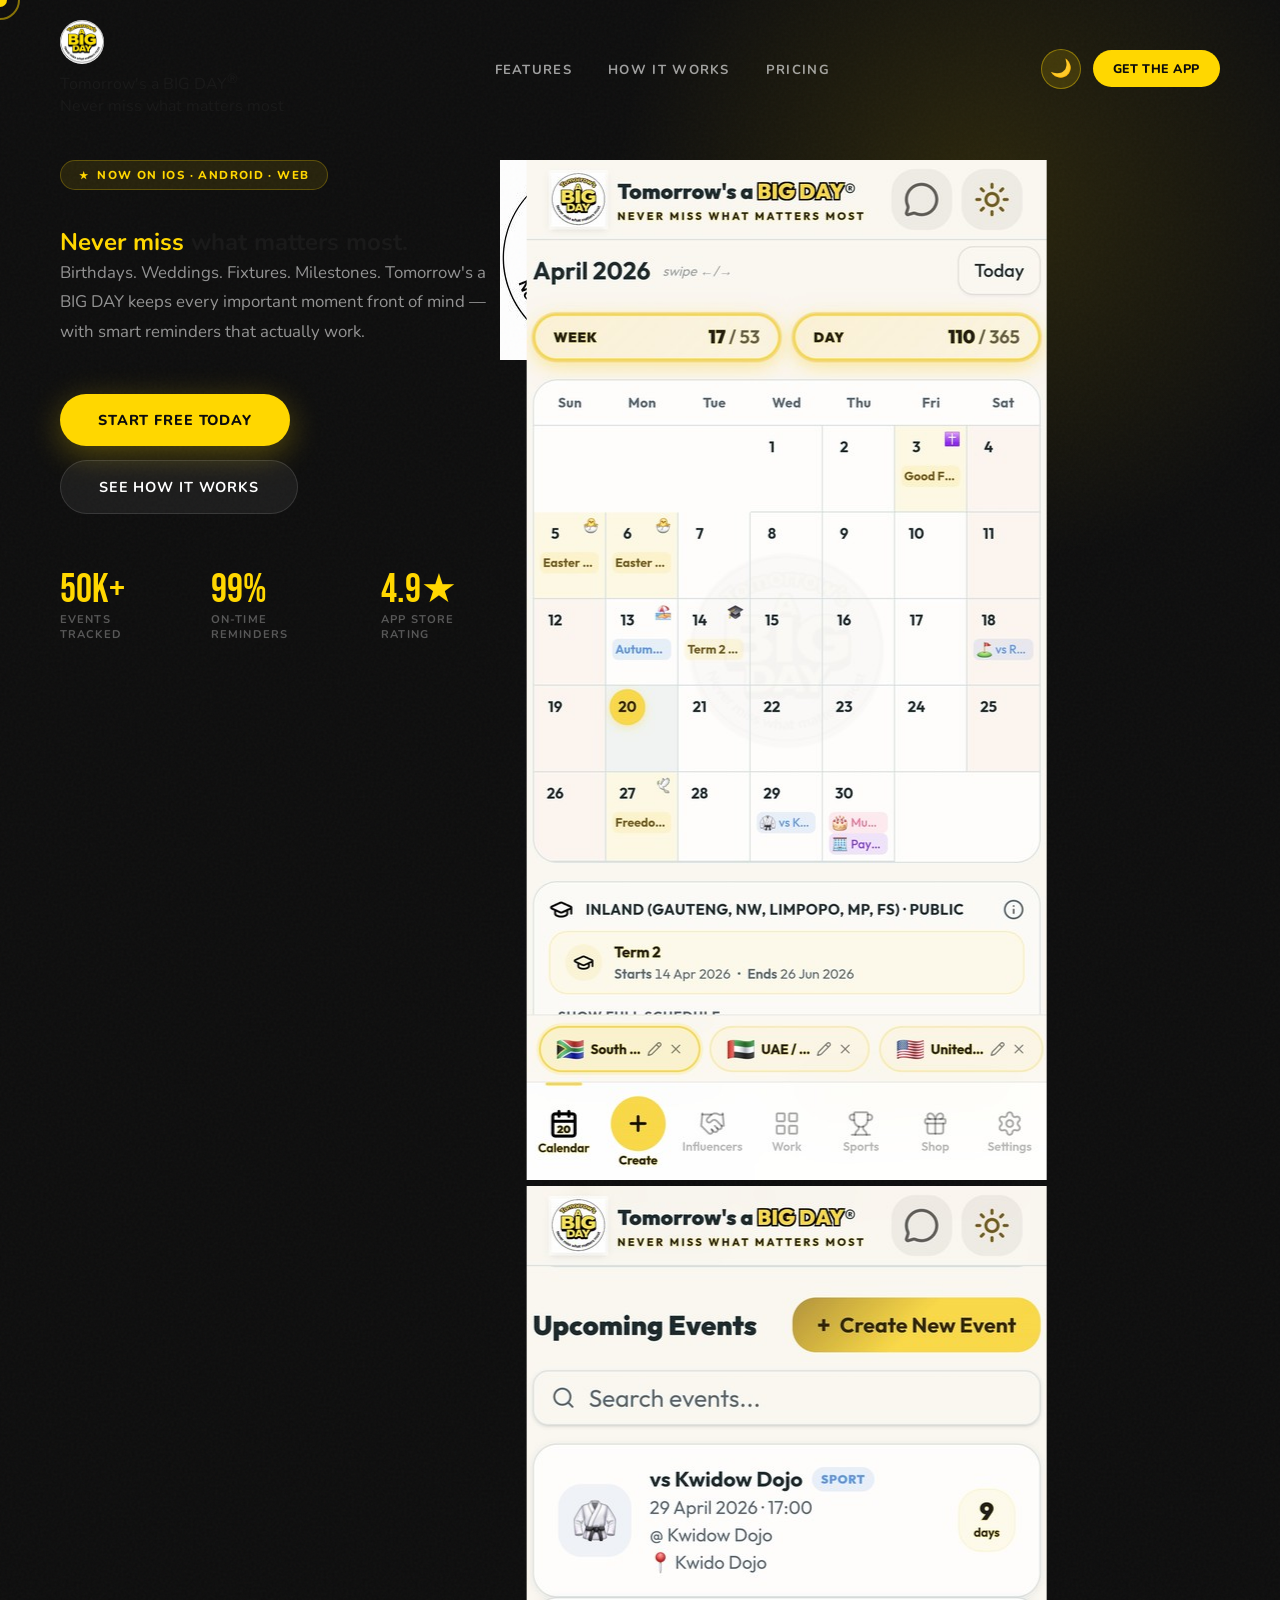
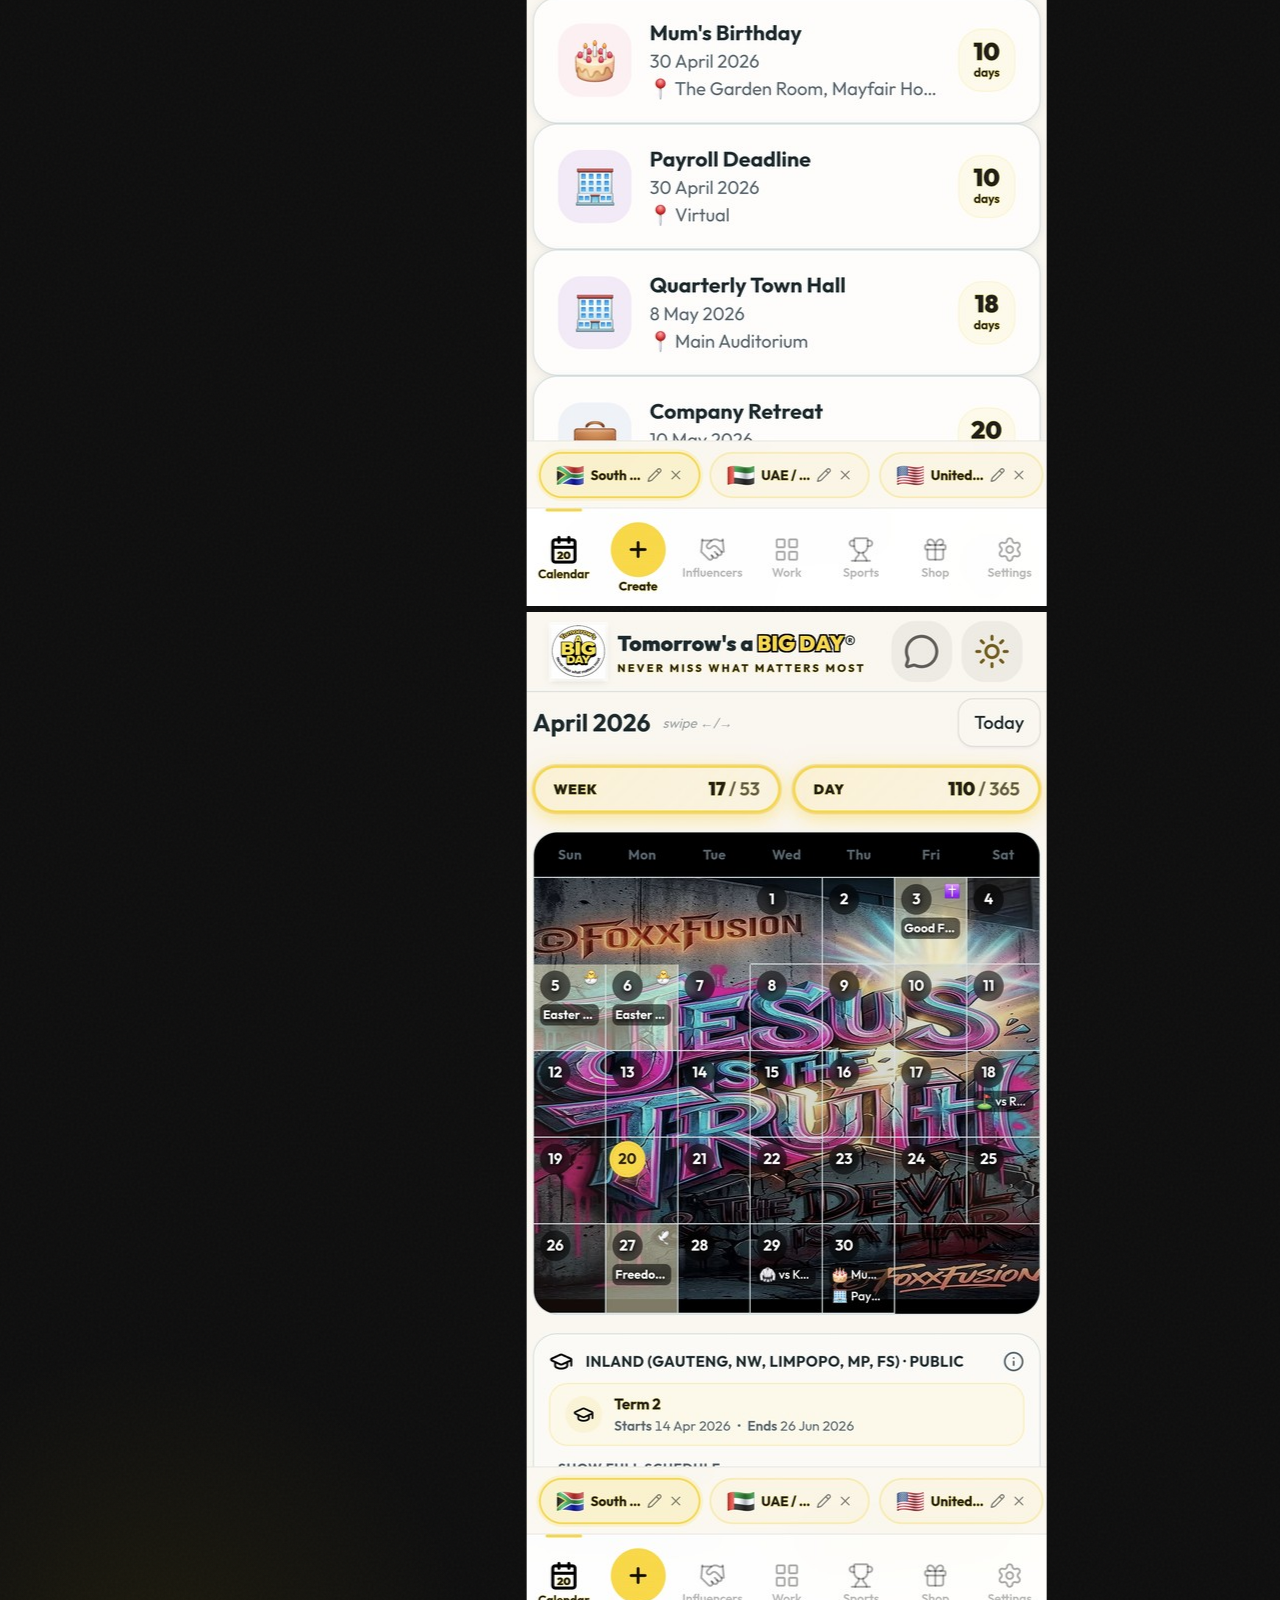
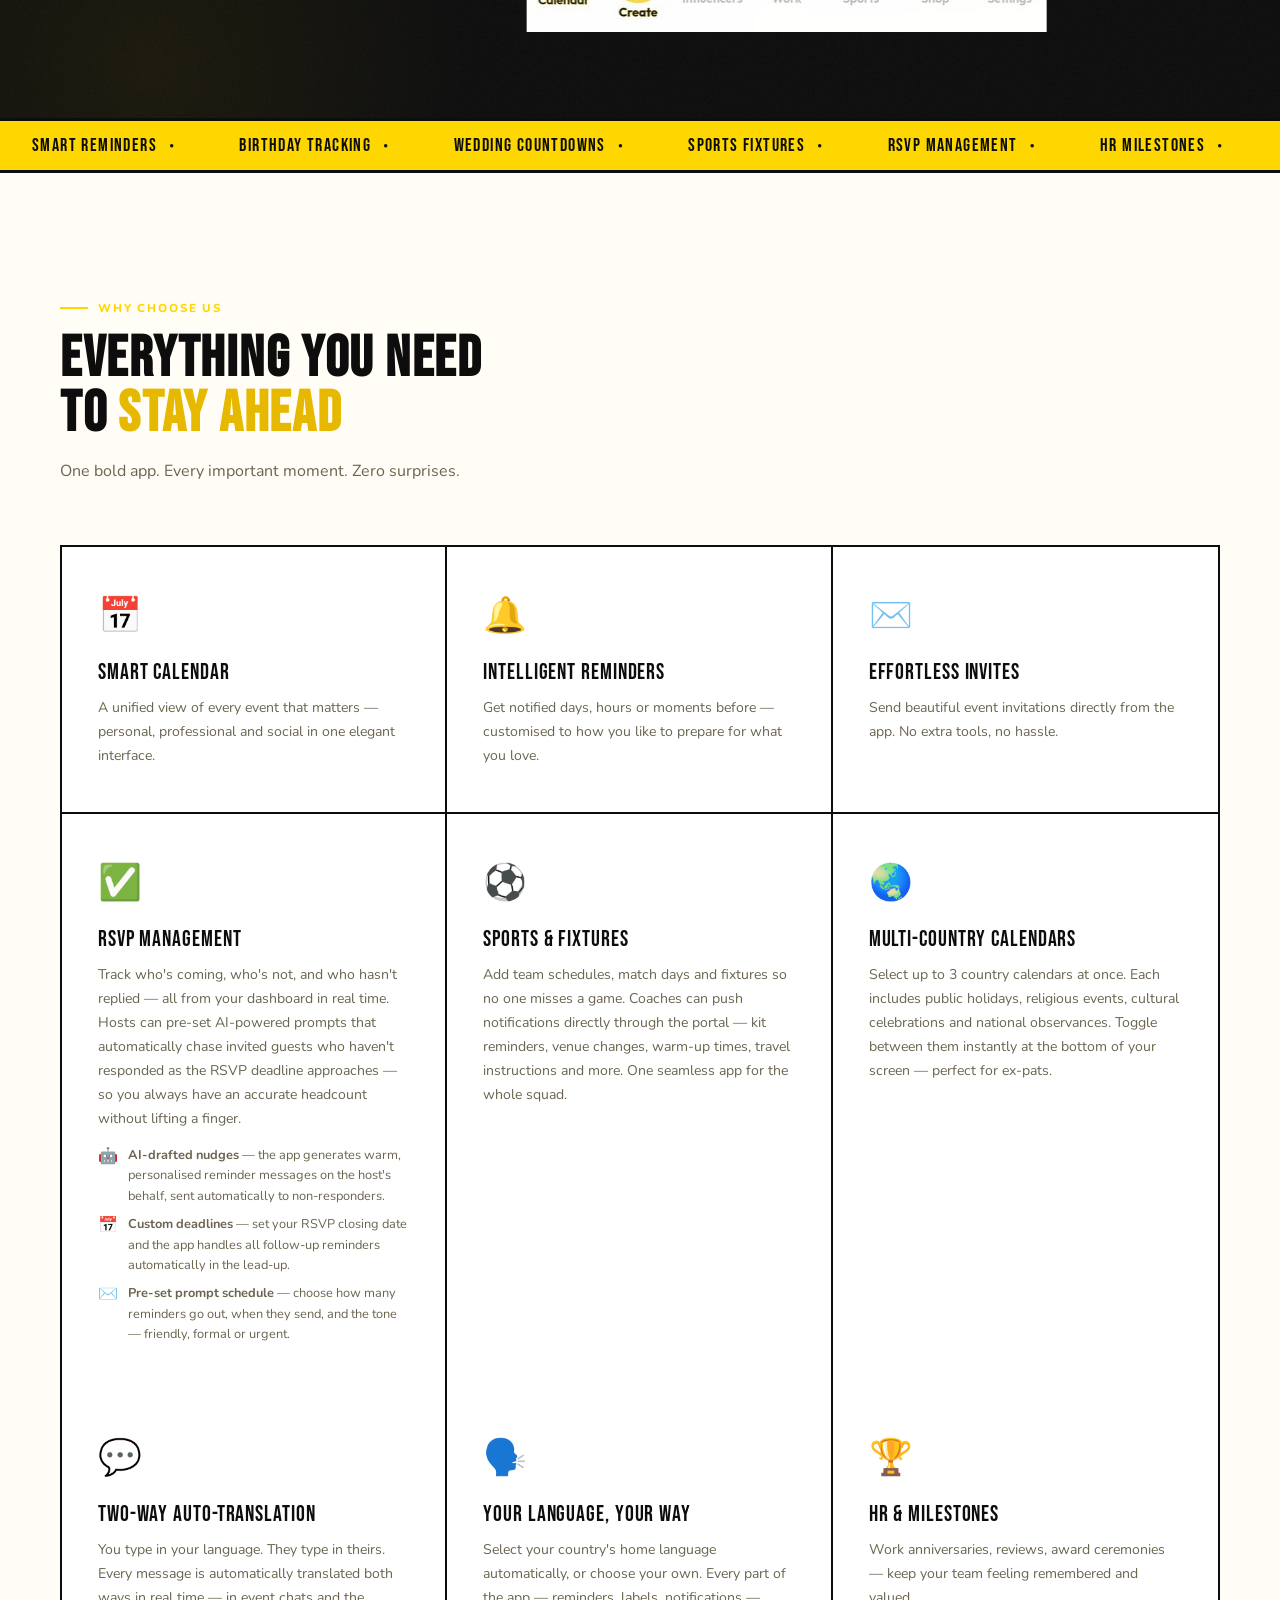
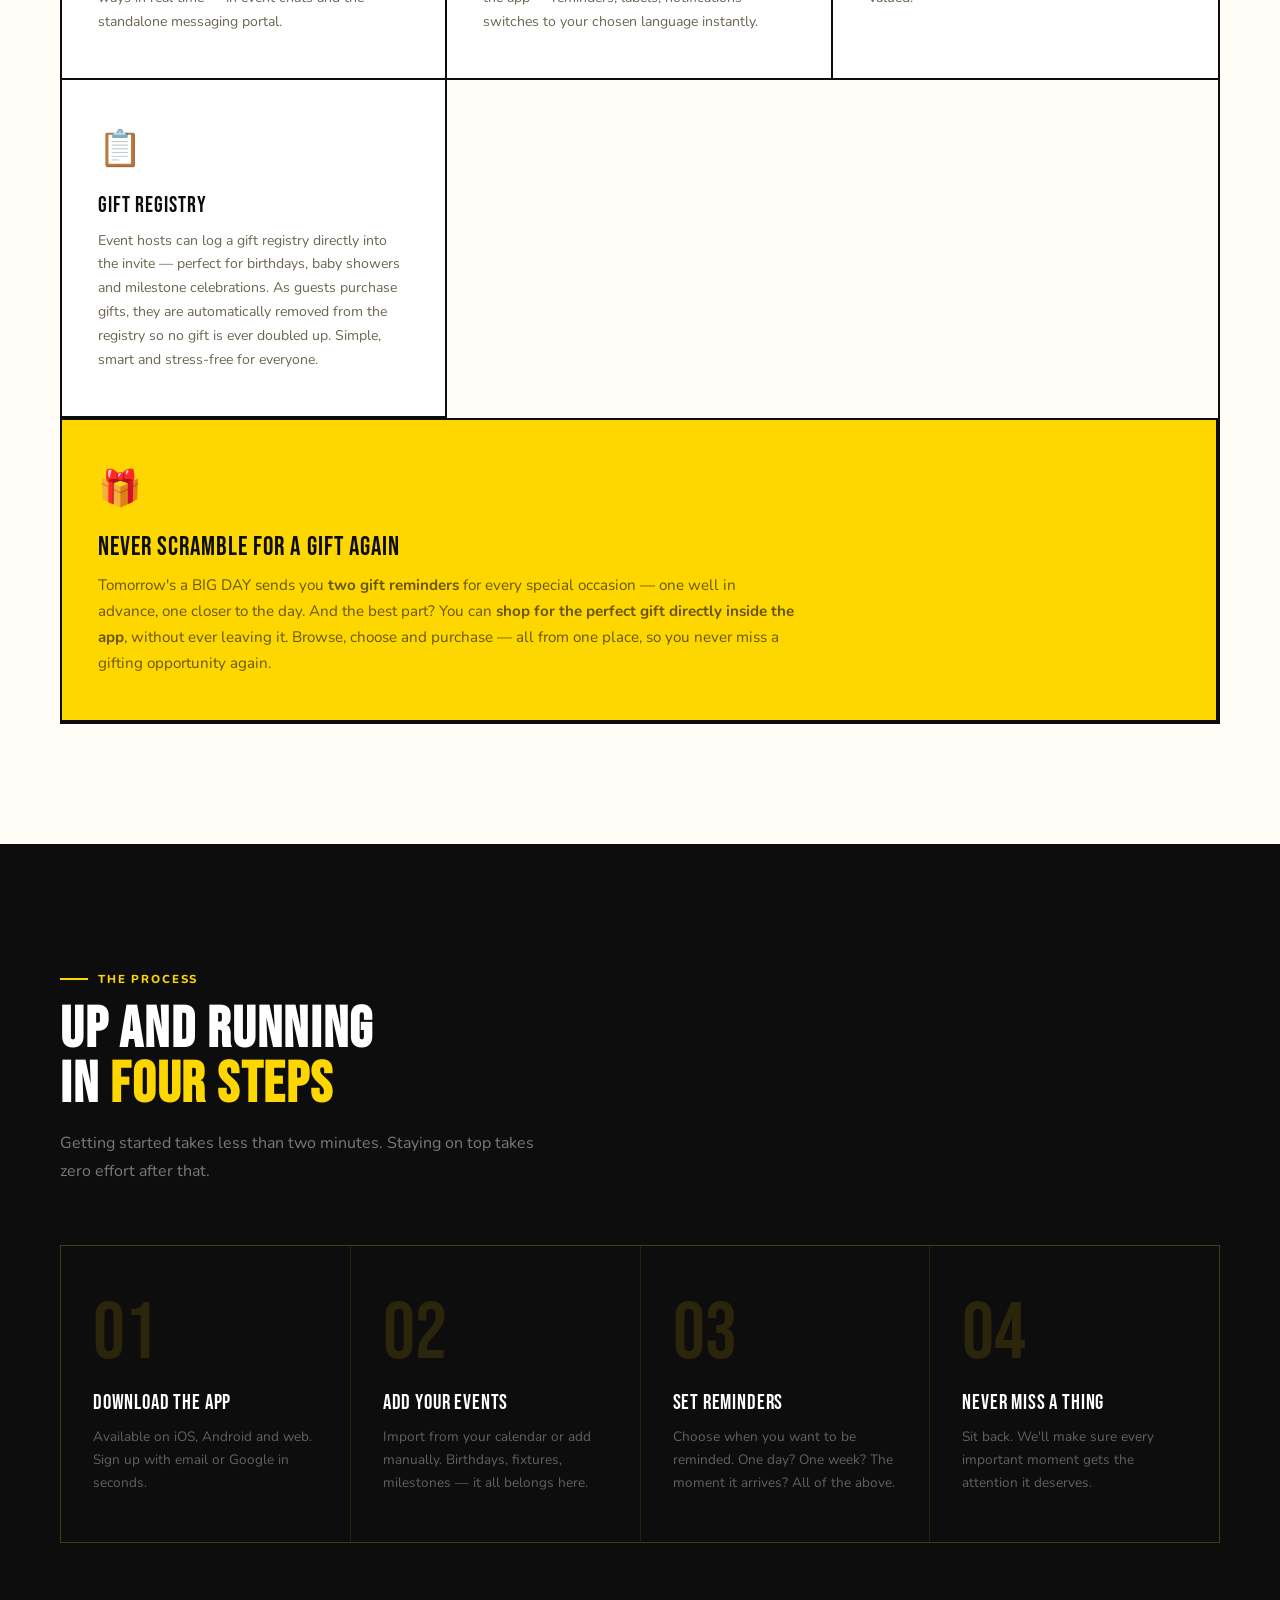
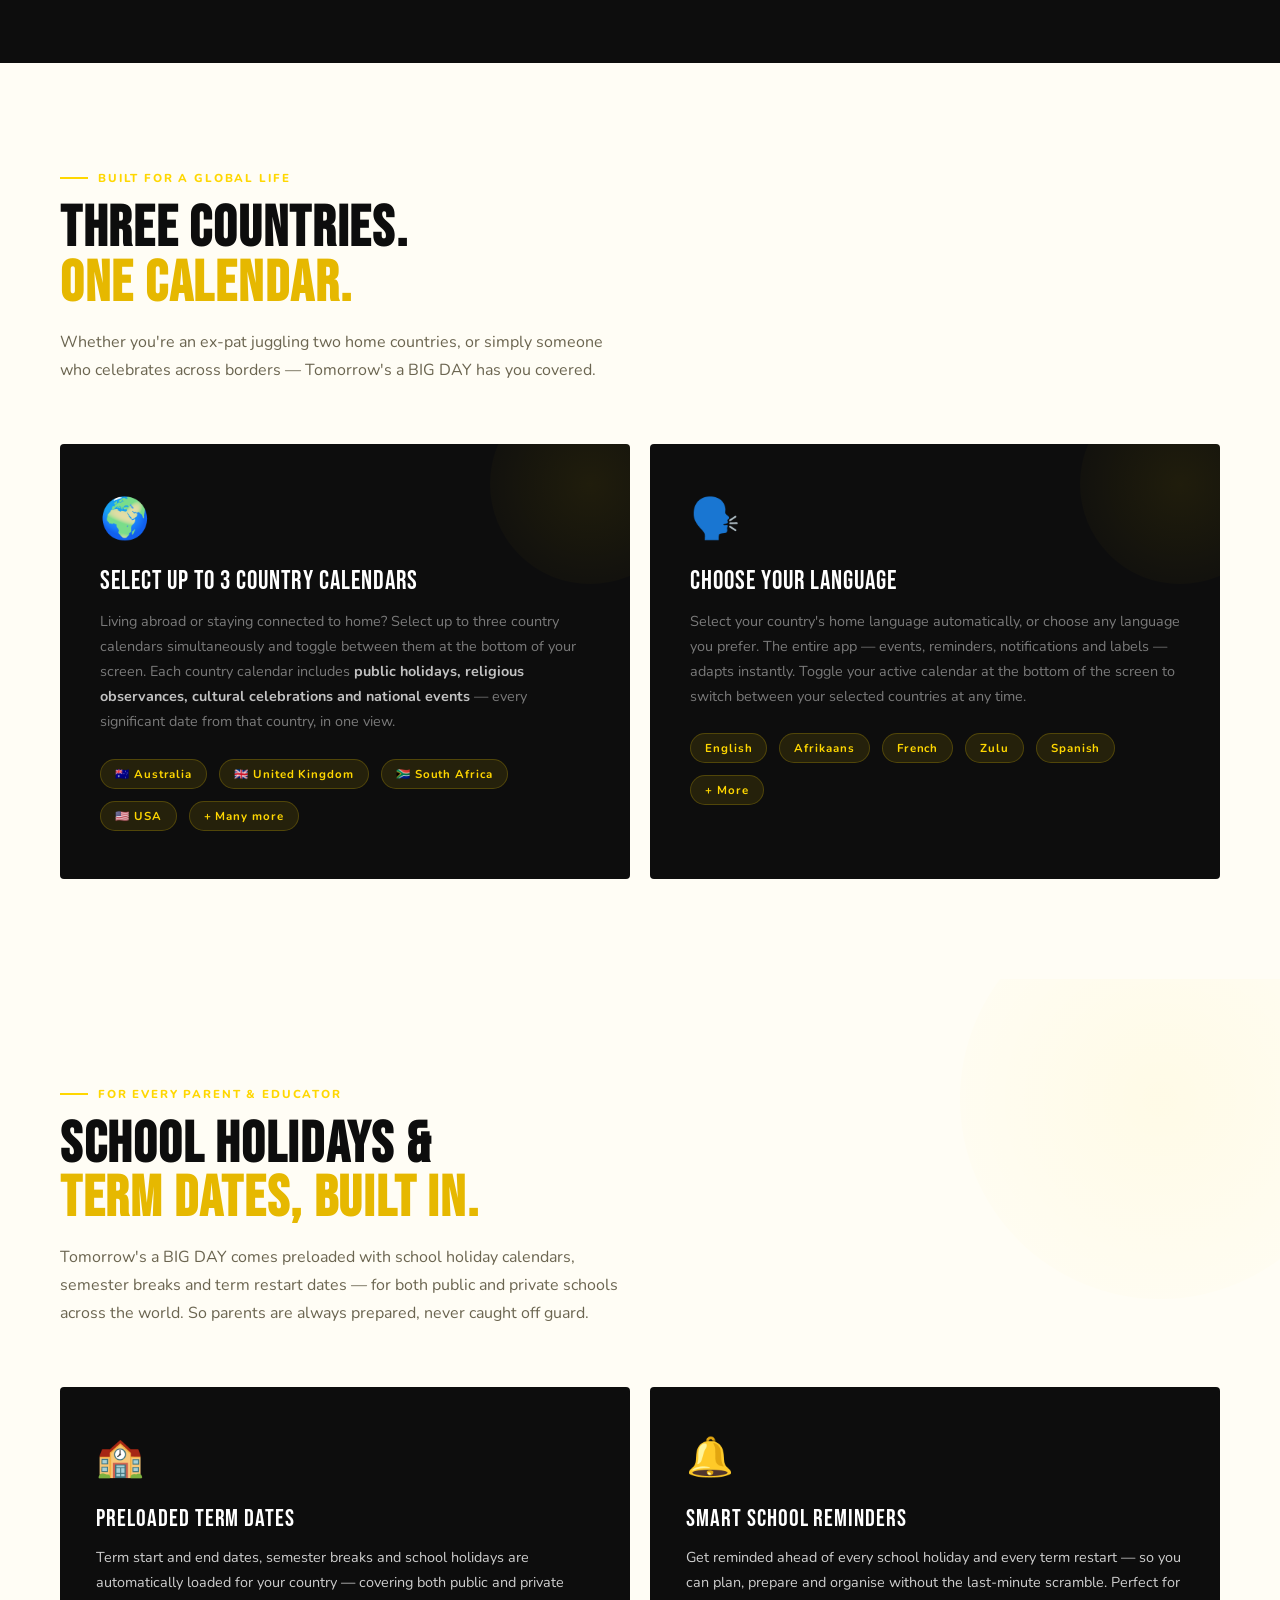
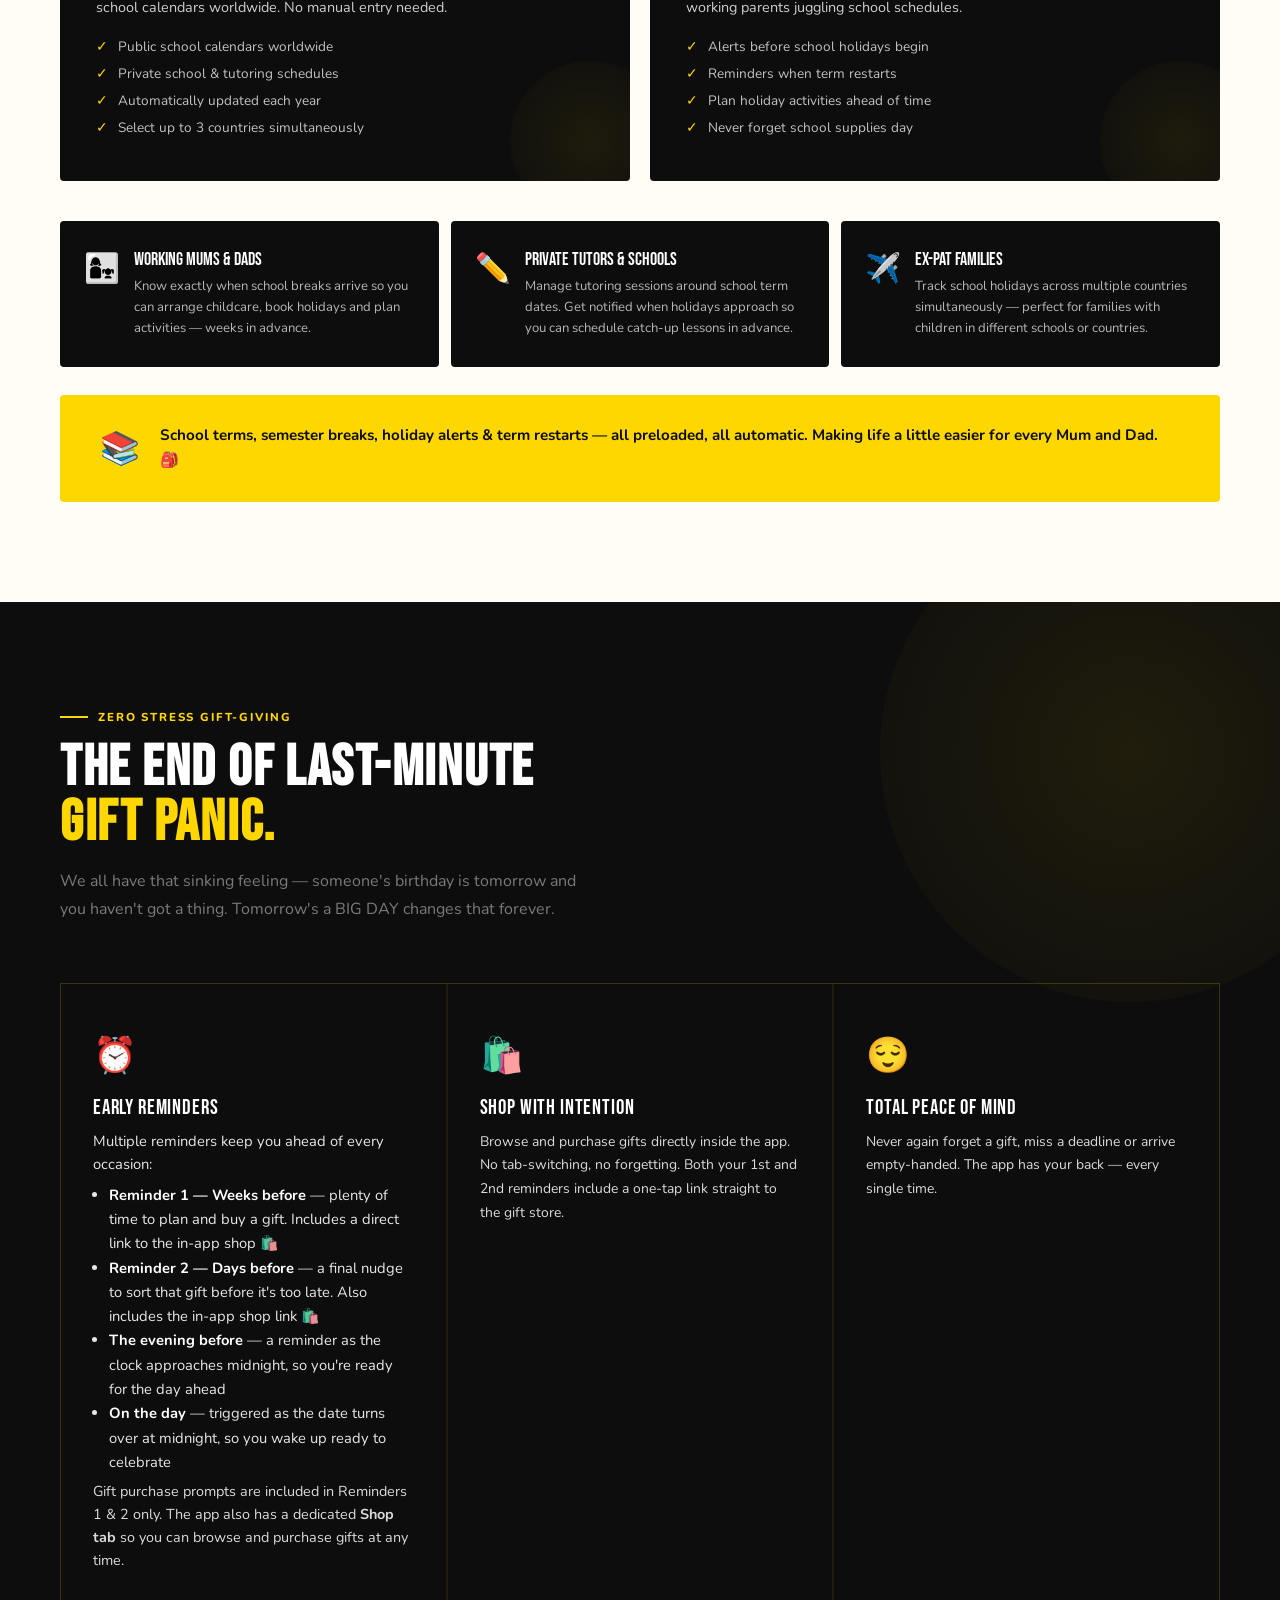
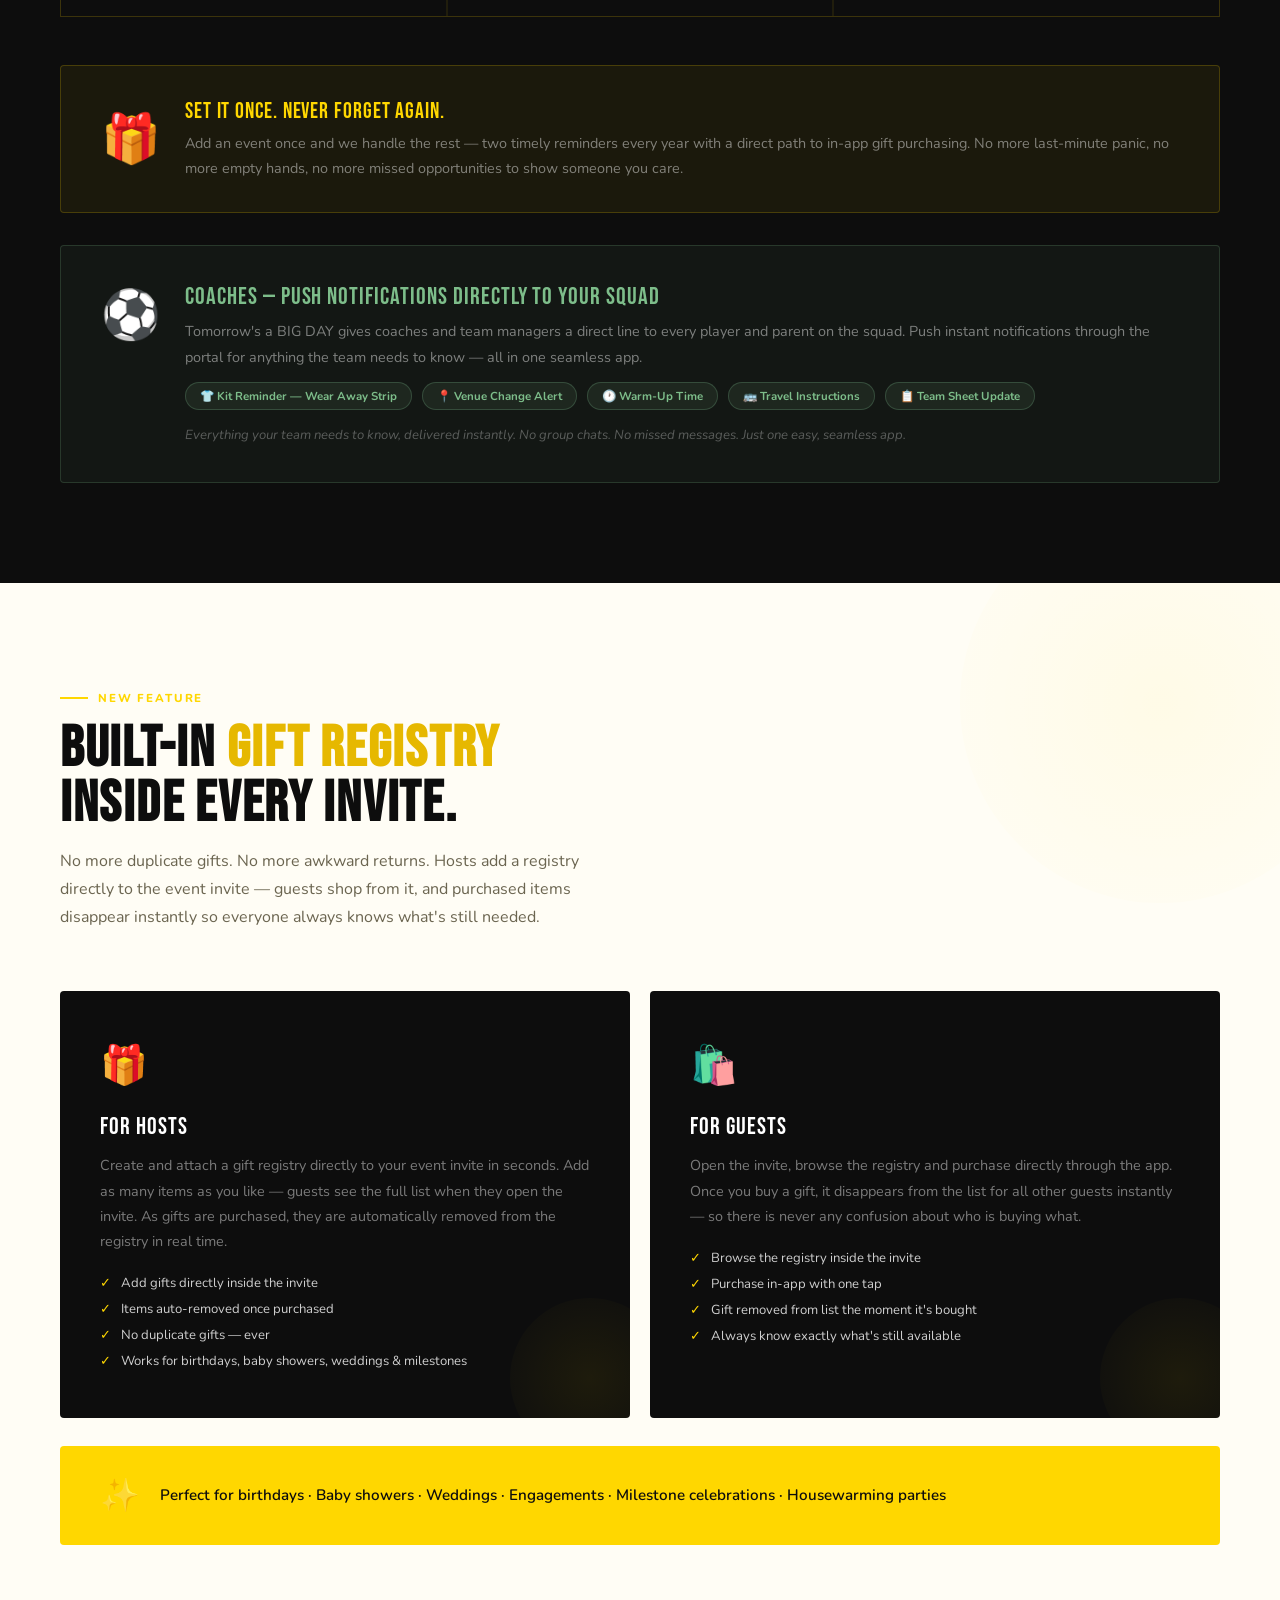
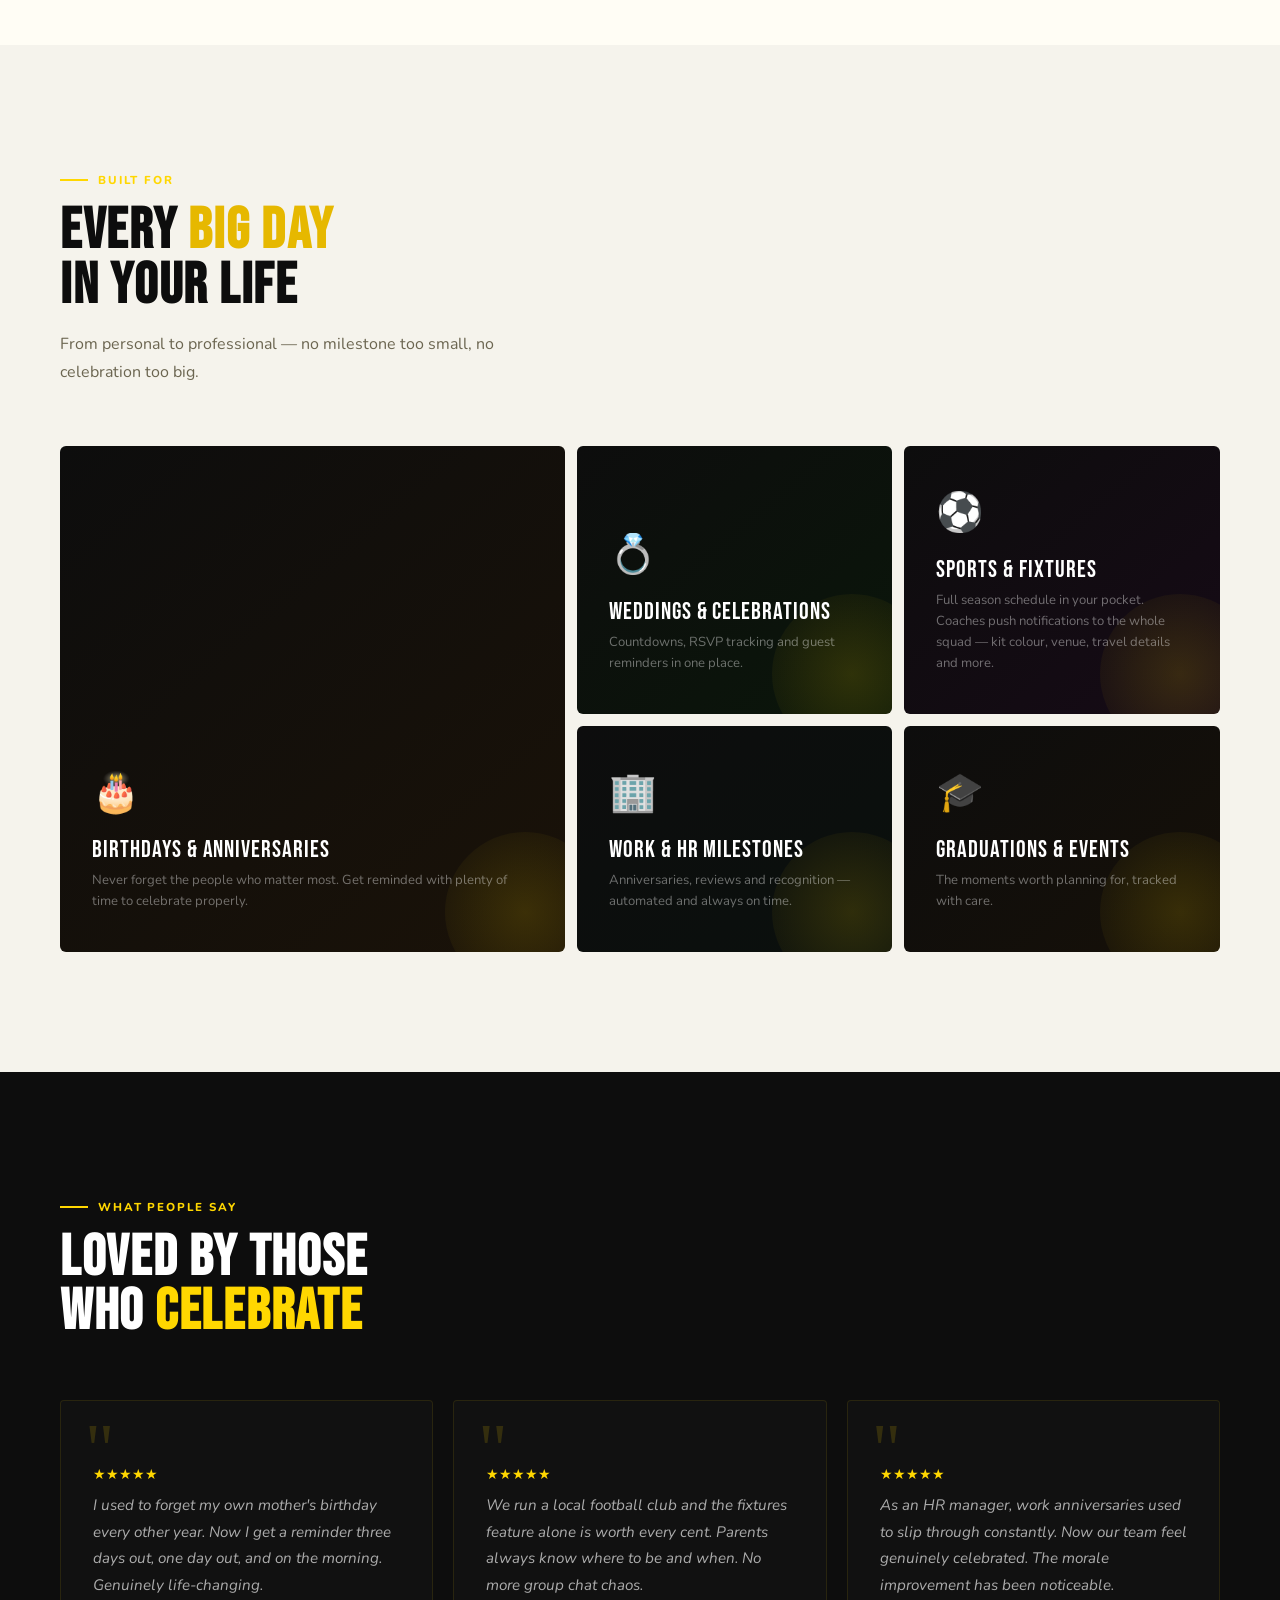
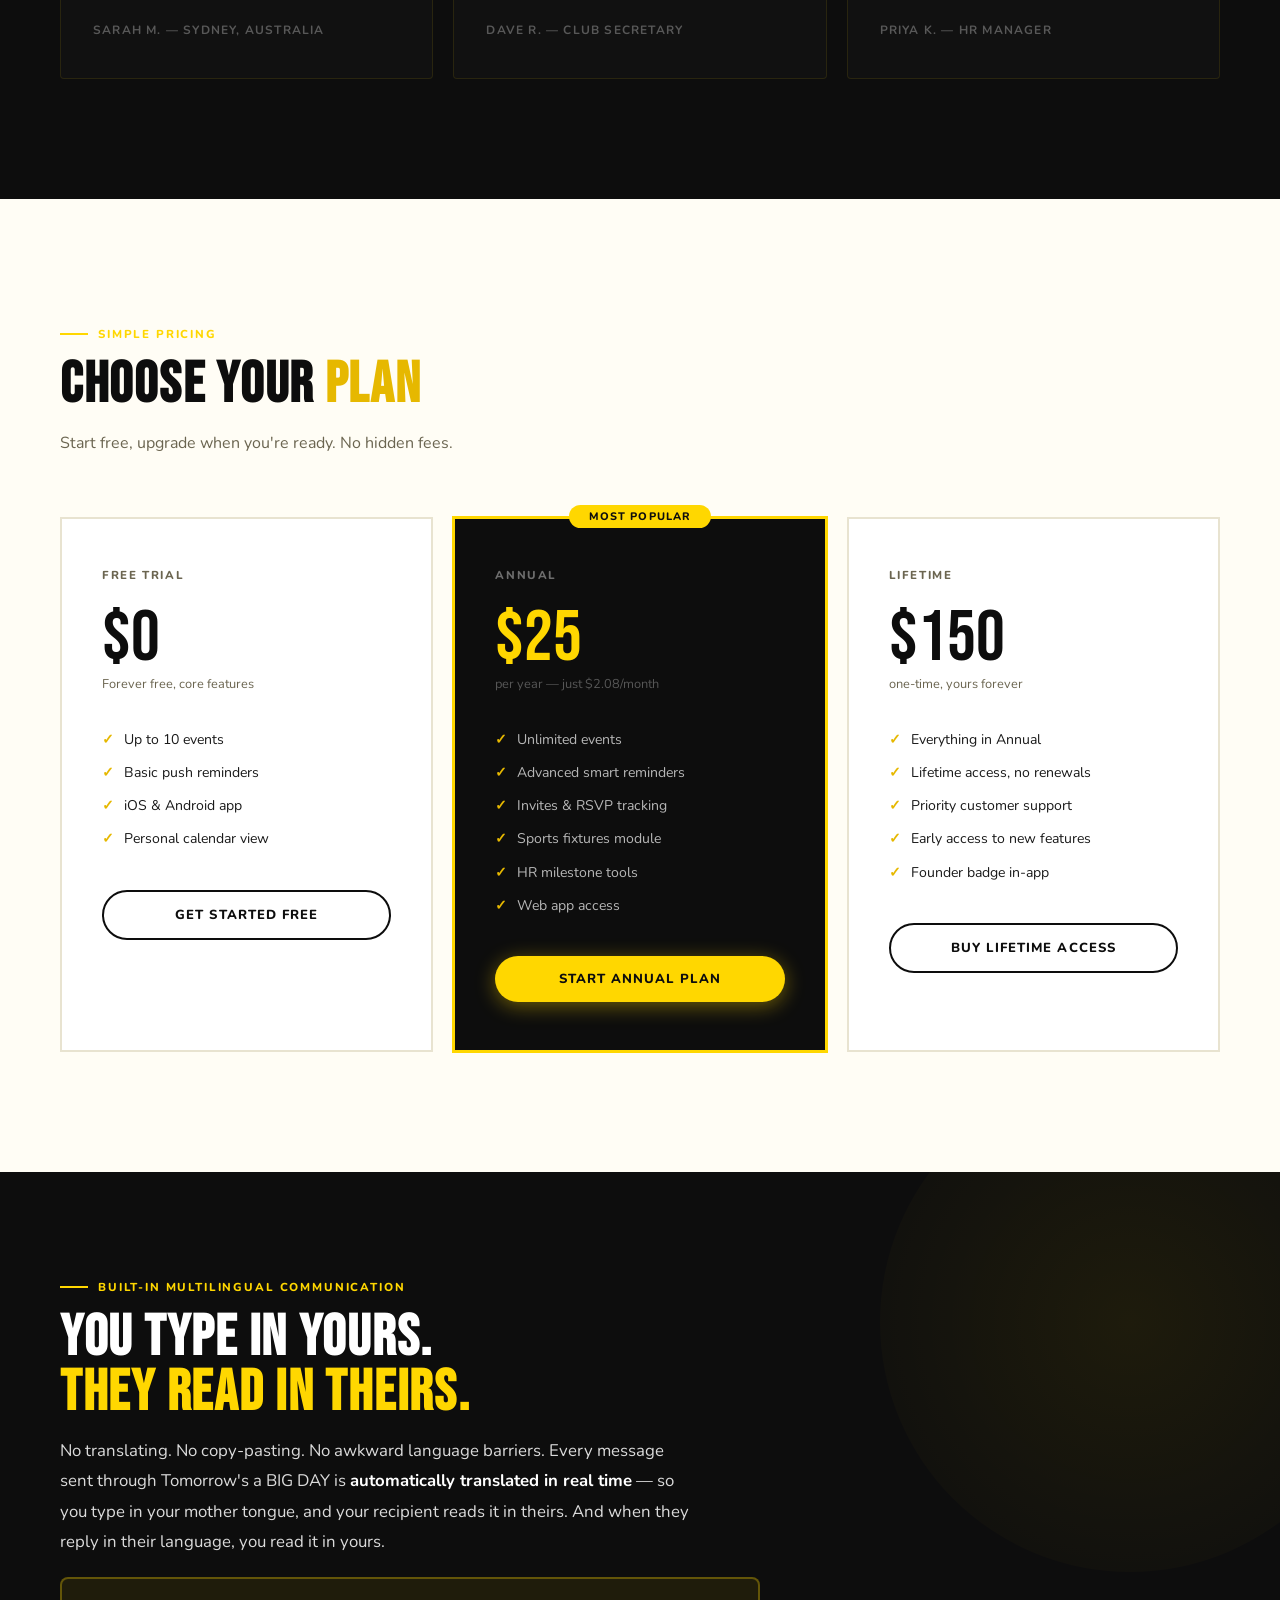
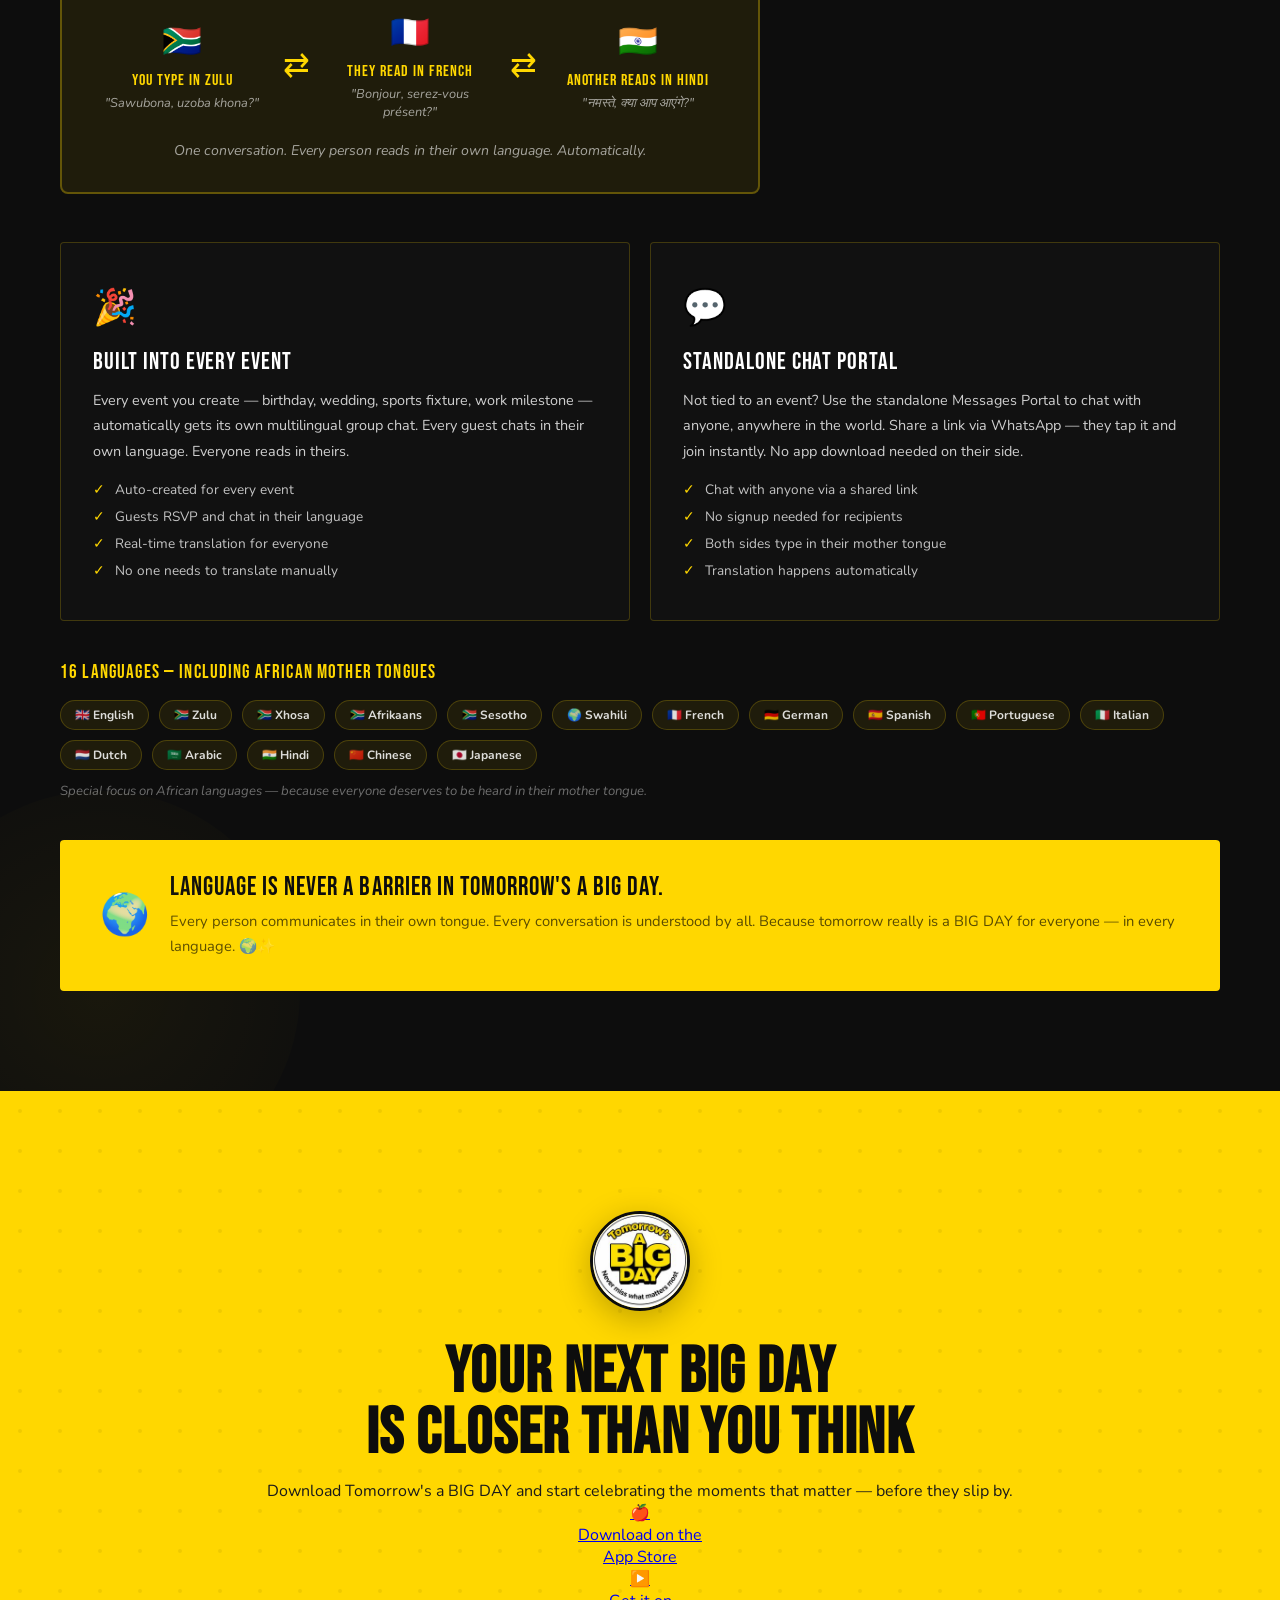
==== index(50).html @ c6935826 "Add files via upload" ====
<!DOCTYPE html>
<html lang="en">
<head>
<meta charset="UTF-8">
<meta name="viewport" content="width=device-width, initial-scale=1.0">
<title>Tomorrow's a BIG DAY — Never Miss What Matters Most</title>
<link rel="preconnect" href="https://fonts.googleapis.com">
<link rel="preconnect" href="https://fonts.gstatic.com" crossorigin>
<link href="https://fonts.googleapis.com/css2?family=Bebas+Neue&family=Nunito:wght@400;600;700;800;900&family=Permanent+Marker&display=swap" rel="stylesheet">
<style>
:root {
  --yellow: #FFD700;
  --yellow-bright: #FFEC3D;
  --yellow-dark: #E6B800;
  --black: #0D0D0D;
  --white: #FFFFFF;
  --off-white: #FFFDF5;
  --grey-light: #F5F3EC;
  --grey-mid: #E8E3D0;
  --text-dark: #1A1A1A;
  --text-muted: #6B6550;
}

* { margin:0; padding:0; box-sizing:border-box; }
html { scroll-behavior: smooth; }
body {
  font-family: 'Nunito', sans-serif;
  background: var(--off-white);
  color: var(--text-dark);
  overflow-x: hidden;
  cursor: none;
}

/* CURSOR */
#cur { width:14px;height:14px;border-radius:50%;background:var(--yellow);position:fixed;pointer-events:none;z-index:9999;transform:translate(-50%,-50%);transition:width .15s,height .15s; }
#cur-ring { width:40px;height:40px;border-radius:50%;border:2px solid rgba(255,215,0,.5);position:fixed;pointer-events:none;z-index:9998;transform:translate(-50%,-50%);transition:all .1s ease-out; }

/* NAV */
nav {
  position:fixed;top:0;left:0;right:0;z-index:100;
  padding:20px 60px;
  display:flex;align-items:center;justify-content:space-between;
  transition:all .35s ease;
}
nav.scrolled {
  background:rgba(13,13,13,.96);
  backdrop-filter:blur(20px);
  padding:12px 60px;
  box-shadow:0 2px 0 rgba(255,215,0,.2);
}
.nav-logo, .nav-logo:link, .nav-logo:visited { text-decoration:none !important; color:inherit !important; display:flex; align-items:center; }
.nav-logo img { width:44px;height:44px;border-radius:50%;object-fit:cover; }
/* nav-logo-text replaced by nav-logo-pill */
.nav-logo-text span { color:var(--yellow); }
.nav-links { display:flex;gap:36px;list-style:none; }
.nav-links a {
  font-size:.82rem;font-weight:700;letter-spacing:.1em;text-transform:uppercase;
  color:rgba(255,255,255,.6);text-decoration:none;transition:color .2s;
}
.nav-links a:hover { color:var(--yellow); }
.nav-cta {
  background:var(--yellow);color:var(--black);
  padding:10px 20px;border-radius:100px;
  font-size:.78rem;font-weight:800;letter-spacing:.04em;text-transform:uppercase;
  text-decoration:none;transition:all .2s;
  white-space:nowrap;
  flex-shrink:0;
  box-shadow:0 0 0 0 rgba(255,215,0,.4);
}
.nav-cta:hover { background:var(--yellow-bright);box-shadow:0 0 0 8px rgba(255,215,0,.15); }

/* HERO */
.hero {
  min-height:100vh;
  background:var(--black);
  display:grid;
  grid-template-columns: 1fr auto 1fr;
  align-items:start;
  padding:160px 60px 80px;
  position:relative;overflow:hidden;
}
.hero-noise {
  position:absolute;inset:0;opacity:.035;
  background-image:url("data:image/svg+xml,%3Csvg viewBox='0 0 512 512' xmlns='http://www.w3.org/2000/svg'%3E%3Cfilter id='n'%3E%3CfeTurbulence type='fractalNoise' baseFrequency='.9' numOctaves='4' stitchTiles='stitch'/%3E%3C/filter%3E%3Crect width='100%25' height='100%25' filter='url(%23n)'/%3E%3C/svg%3E");
}
.hero-glow {
  position:absolute;top:-200px;right:-100px;
  width:800px;height:800px;border-radius:50%;
  background:radial-gradient(circle,rgba(255,215,0,.12) 0%,transparent 65%);
  pointer-events:none;
}
.hero-glow-2 {
  position:absolute;bottom:-300px;left:-200px;
  width:700px;height:700px;border-radius:50%;
  background:radial-gradient(circle,rgba(255,215,0,.06) 0%,transparent 65%);
  pointer-events:none;
}

.hero-left { position:relative;z-index:1;grid-column:1;max-width:560px; }
.hero-badge {
  display:inline-flex;align-items:center;gap:8px;
  background:rgba(255,215,0,.1);border:1px solid rgba(255,215,0,.25);
  padding:6px 18px;border-radius:100px;
  font-size:.72rem;font-weight:800;letter-spacing:.12em;text-transform:uppercase;
  color:var(--yellow);margin-bottom:36px;
}
.hero-badge::before { content:'★';font-size:.65rem; }


.hero h1 .yellow { color:var(--yellow) !important; opacity:1 !important; }
.hero-tagline {
  font-family:'Bebas Neue',sans-serif;
  font-size:1.3rem;font-weight:700;
  color:#FFFFFF;
  letter-spacing:.1em;text-transform:uppercase;
  margin-bottom:36px;
  border-left:4px solid var(--yellow);
  padding-left:18px;
  line-height:1.4;
}
.hero-desc {
  font-size:1.05rem;line-height:1.75;
  color:rgba(255,255,255,.55);
  margin-bottom:48px;max-width:460px;
}
.hero-btns { display:flex;gap:14px;flex-wrap:wrap;margin-bottom:56px; }
.btn-hero-primary {
  background:var(--yellow);color:var(--black);
  padding:16px 38px;border-radius:100px;
  font-size:.9rem;font-weight:800;letter-spacing:.06em;text-transform:uppercase;
  text-decoration:none;transition:all .2s;
  box-shadow:0 8px 32px rgba(255,215,0,.3);
}
.btn-hero-primary:hover { transform:translateY(-2px);box-shadow:0 12px 40px rgba(255,215,0,.45); }
.btn-hero-ghost {
  background:rgba(255,255,255,.06);color:var(--white);
  padding:16px 38px;border-radius:100px;
  font-size:.9rem;font-weight:700;letter-spacing:.06em;text-transform:uppercase;
  text-decoration:none;border:1px solid rgba(255,255,255,.12);
  transition:all .2s;
}
.btn-hero-ghost:hover { background:rgba(255,255,255,.1);border-color:rgba(255,255,255,.25); }

.hero-stats { display:flex;gap:40px; }
.h-stat-num {
  font-family:'Bebas Neue',sans-serif;
  font-size:2.5rem;color:var(--yellow);line-height:1;
}
.h-stat-label { font-size:.7rem;font-weight:700;letter-spacing:.1em;text-transform:uppercase;color:rgba(255,255,255,.3);margin-top:2px; }

/* hero right — logo + app screen */
/* old hero-right css removed */



.phone-mockup {
  width:240px;
  background:var(--black);
  border-radius:36px;
  box-shadow:0 0 0 6px #1a1a1a,0 0 0 7px #2a2a2a,0 40px 80px rgba(0,0,0,.7);
  overflow:hidden;position:relative;
  border:1px solid rgba(255,255,255,.08);
}
.phone-mockup img { width:100%;display:block; }


/* MARQUEE */
.marquee-wrap {
  background:var(--yellow);
  padding:14px 0;overflow:hidden;
  border-top:3px solid var(--black);border-bottom:3px solid var(--black);
}
.marquee-track {
  display:flex;gap:0;width:max-content;
  animation:mq 25s linear infinite;
}
@keyframes mq { from{transform:translateX(0)} to{transform:translateX(-50%)} }
.mq-item {
  padding:0 32px;white-space:nowrap;
  font-family:'Bebas Neue',sans-serif;
  font-size:1.1rem;letter-spacing:.08em;
  color:var(--black);
  display:flex;align-items:center;gap:12px;
}
.mq-item::after { content:'●';font-size:.5rem; }

/* SECTIONS common */
.section-eyebrow {
  display:inline-flex;align-items:center;gap:10px;
  font-size:.72rem;font-weight:800;letter-spacing:.16em;text-transform:uppercase;
  color:var(--yellow);margin-bottom:16px;
}
.section-eyebrow::before { content:'';width:28px;height:2px;background:var(--yellow); }
.section-h2 {
  font-family:'Bebas Neue',sans-serif;
  font-size:clamp(2.8rem,4.5vw,4.5rem);
  line-height:.95;letter-spacing:.03em;
  color:var(--black);margin-bottom:16px;
}
.section-h2 .yel { color:var(--yellow-dark); }
.section-h2-light { color:var(--white); }
.section-sub { font-size:1rem;line-height:1.75;color:var(--text-muted);max-width:480px;margin-bottom:60px; }
.section-sub-light { color:rgba(255,255,255,.45); }

/* FEATURES */
.features { padding:120px 60px;background:var(--off-white); }
.feat-grid {
  display:grid;grid-template-columns:repeat(3,1fr);
  border:2px solid var(--black);
}
.feat-card {
  padding:44px 36px;
  border-right:2px solid var(--black);
  border-bottom:2px solid var(--black);
  background:var(--white);
  transition:background .25s,transform .2s;
  position:relative;overflow:hidden;
}
.feat-card:nth-child(3n) { border-right:none; }
.feat-card:nth-child(4),.feat-card:nth-child(5),.feat-card:nth-child(6) { border-bottom:none; }
.feat-card::before {
  content:'';position:absolute;top:0;left:0;right:0;height:3px;
  background:var(--yellow);transform:scaleX(0);transform-origin:left;
  transition:transform .3s;
}
.feat-card:hover { background:var(--yellow); }
.feat-card:hover::before { transform:scaleX(1); }
.feat-card:hover .feat-name,.feat-card:hover .feat-desc { color:var(--black); }
.feat-icon { font-size:2.2rem;margin-bottom:20px;display:block; }
.feat-name { font-family:'Bebas Neue',sans-serif;font-size:1.4rem;letter-spacing:.04em;color:var(--black);margin-bottom:10px;transition:color .25s; }
.feat-desc { font-size:.88rem;line-height:1.7;color:var(--text-muted);transition:color .25s; }

/* HOW IT WORKS */
.how { background:var(--black);padding:120px 60px; }
.steps {
  display:grid;grid-template-columns:repeat(4,1fr);
  gap:1px;background:rgba(255,215,0,.1);
  border:1px solid rgba(255,215,0,.15);
  margin-top:60px;
}
.step {
  background:var(--black);padding:48px 32px;
  transition:background .25s;
  position:relative;
}
.step:hover { background:#111; }
.step-num {
  font-family:'Bebas Neue',sans-serif;
  font-size:5rem;line-height:1;
  color:rgba(255,215,0,.12);
  margin-bottom:16px;
  transition:color .3s;
}
.step:hover .step-num { color:rgba(255,215,0,.35); }
.step-title { font-family:'Bebas Neue',sans-serif;font-size:1.3rem;letter-spacing:.04em;color:var(--white);margin-bottom:10px; }
.step-desc { font-size:.85rem;line-height:1.7;color:rgba(255,255,255,.35); }
.step-line {
  position:absolute;top:0;left:0;right:0;height:3px;
  background:linear-gradient(90deg,var(--yellow),transparent);
  opacity:0;transition:opacity .3s;
}
.step:hover .step-line { opacity:1; }

/* EVENT TYPES */
.event-types { padding:120px 60px;background:var(--grey-light); }
.events-grid {
  display:grid;
  grid-template-columns:1.6fr 1fr 1fr;
  grid-template-rows:auto auto;
  gap:12px;margin-top:60px;
}
.ev-tile {
  background:var(--black);border-radius:6px;
  padding:40px 32px;
  display:flex;flex-direction:column;justify-content:flex-end;
  min-height:180px;position:relative;overflow:hidden;
  transition:transform .25s;
}
.ev-tile:hover { transform:scale(1.01); }
.ev-tile.big { grid-row:span 2;min-height:380px; }
.ev-tile-glow {
  position:absolute;bottom:-40px;right:-40px;
  width:160px;height:160px;border-radius:50%;
  background:radial-gradient(circle,rgba(255,215,0,.15),transparent);
  pointer-events:none;
}
.ev-emoji { font-size:2.4rem;margin-bottom:16px;position:relative;z-index:1; }
.ev-name { font-family:'Bebas Neue',sans-serif;font-size:1.5rem;letter-spacing:.04em;color:var(--white);margin-bottom:6px;position:relative;z-index:1; }
.ev-desc { font-size:.82rem;color:rgba(255,255,255,.4);line-height:1.6;position:relative;z-index:1; }
.ev-tile:nth-child(1) { background:linear-gradient(140deg,#0D0D0D,#1A1208); }
.ev-tile:nth-child(2) { background:linear-gradient(140deg,#0D0D0D,#0A160A); }
.ev-tile:nth-child(3) { background:linear-gradient(140deg,#0D0D0D,#160A16); }
.ev-tile:nth-child(4) { background:linear-gradient(140deg,#0D0D0D,#0A100D); }
.ev-tile:nth-child(5) { background:linear-gradient(140deg,#0D0D0D,#161008); }

/* TESTIMONIALS */
.testi { padding:120px 60px;background:var(--black); }
.testi-grid { display:grid;grid-template-columns:repeat(3,1fr);gap:20px;margin-top:60px; }
.testi-card {
  background:#111;border:1px solid rgba(255,215,0,.1);
  padding:40px 32px;border-radius:4px;
  position:relative;
  transition:border-color .25s,transform .25s;
}
.testi-card:hover { border-color:rgba(255,215,0,.4);transform:translateY(-4px); }
.testi-mark {
  font-family:'Permanent Marker',cursive;
  font-size:4.5rem;line-height:.8;
  color:rgba(255,215,0,.15);
  position:absolute;top:20px;left:24px;
}
.testi-stars { color:var(--yellow);font-size:.85rem;margin-bottom:8px;margin-top:24px; }
.testi-text {
  font-size:.95rem;line-height:1.75;font-style:italic;
  color:rgba(255,255,255,.65);margin-bottom:24px;
}
.testi-author { font-size:.75rem;font-weight:700;letter-spacing:.1em;text-transform:uppercase;color:rgba(255,255,255,.3); }

/* PRICING */
.pricing { padding:120px 60px;background:var(--off-white); }
.pricing-grid { display:grid;grid-template-columns:repeat(3,1fr);gap:20px;margin-top:60px; }
.price-card {
  border:2px solid var(--grey-mid);
  padding:48px 40px;background:var(--white);
  position:relative;transition:all .25s;
}
.price-card:hover { border-color:var(--yellow-dark);transform:translateY(-4px);box-shadow:0 16px 48px rgba(0,0,0,.1); }
.price-card.featured {
  background:var(--black);border-color:var(--yellow);
  box-shadow:0 0 0 1px var(--yellow);
}
.price-popular {
  position:absolute;top:-14px;left:50%;transform:translateX(-50%);
  background:var(--yellow);color:var(--black);
  padding:4px 20px;border-radius:100px;
  font-size:.68rem;font-weight:800;letter-spacing:.1em;text-transform:uppercase;white-space:nowrap;
}
.price-tier { font-size:.72rem;font-weight:800;letter-spacing:.14em;text-transform:uppercase;color:var(--text-muted);margin-bottom:20px; }
.price-card.featured .price-tier { color:rgba(255,255,255,.4); }
.price-num {
  font-family:'Bebas Neue',sans-serif;
  font-size:4.5rem;line-height:1;color:var(--black);
}
.price-card.featured .price-num { color:var(--yellow); }
.price-period { font-size:.8rem;color:var(--text-muted);margin-bottom:36px; }
.price-card.featured .price-period { color:rgba(255,255,255,.3); }
.price-feats { list-style:none;margin-bottom:40px;display:flex;flex-direction:column;gap:12px; }
.price-feats li { font-size:.88rem;padding-left:22px;position:relative;color:var(--text-dark);line-height:1.5; }
.price-card.featured .price-feats li { color:rgba(255,255,255,.7); }
.price-feats li::before { content:'✓';position:absolute;left:0;color:var(--yellow-dark);font-weight:900; }
.pbtn {
  display:block;text-align:center;padding:14px;border-radius:100px;
  font-size:.82rem;font-weight:800;letter-spacing:.08em;text-transform:uppercase;
  text-decoration:none;transition:all .2s;
}
.pbtn-outline { border:2px solid var(--black);color:var(--black); }
.pbtn-outline:hover { background:var(--black);color:var(--white); }
.pbtn-yellow { background:var(--yellow);color:var(--black);box-shadow:0 4px 20px rgba(255,215,0,.4); }
.pbtn-yellow:hover { background:var(--yellow-bright);box-shadow:0 8px 32px rgba(255,215,0,.6); }

/* CTA */
.cta { background:var(--yellow);padding:120px 60px;text-align:center;position:relative;overflow:hidden; }
.cta-pattern {
  position:absolute;inset:0;opacity:.06;
  background-image:url("data:image/svg+xml,%3Csvg width='40' height='40' viewBox='0 0 40 40' xmlns='http://www.w3.org/2000/svg'%3E%3Cg fill='%23000' fill-opacity='1'%3E%3Ccircle cx='20' cy='20' r='2'/%3E%3C/g%3E%3C/svg%3E");
}
.cta-logo {
  width:100px;height:100px;border-radius:50%;
  object-fit:cover;margin:0 auto 32px;display:block;
  box-shadow:0 8px 32px rgba(0,0,0,.25);
  border:3px solid var(--black);
}
.cta-h2 {
  font-family:'Bebas Neue',sans-serif;
  font-size:clamp(3rem,5vw,5.5rem);
  line-height:.95;letter-spacing:.02em;
  color:var(--black);margin-bottom:16px;
  position:relative;z-index:1;
  text-shadow: none;
  /* was: 0 0 12px rgba(255,215,0,.8),
    0 0 28px rgba(255,215,0,.5);
}
.cta-sub { font-size:1.05rem;color:rgba(0,0,0,.55);max-width:440px;margin:0 auto 48px;line-height:1.7;position:relative;z-index:1; }
.dl-btns { display:flex;gap:14px;justify-content:center;flex-wrap:wrap;margin-bottom:32px;position:relative;z-index:1; }
.dl-btn {
  display:flex;align-items:center;gap:12px;
  background:var(--black);color:var(--white);
  padding:14px 28px;border-radius:100px;
  text-decoration:none;transition:all .2s;
  box-shadow:0 4px 16px rgba(0,0,0,.3);
}
.dl-btn:hover { background:#1a1a1a;transform:translateY(-2px);box-shadow:0 8px 24px rgba(0,0,0,.4); }
.dl-btn-icon { font-size:1.5rem; }
.dl-btn-sub { font-size:.6rem;color:rgba(255,255,255,.45);letter-spacing:.1em;text-transform:uppercase; }
.dl-btn-main { font-size:.95rem;font-weight:700; }
.cta-fine { font-size:.78rem;color:rgba(0,0,0,.4);position:relative;z-index:1; }

/* FOOTER */
footer {
  background:var(--black);
  padding:80px 60px 40px;
  border-top:3px solid var(--yellow);
}
.footer-top {
  display:grid;grid-template-columns:2fr 1fr 1fr 1fr;
  gap:60px;padding-bottom:60px;
  border-bottom:1px solid rgba(255,255,255,.06);
}
.footer-logo { display:flex;align-items:center;gap:14px;margin-bottom:20px;text-decoration:none; }
.footer-logo img { width:52px;height:52px;border-radius:50%;object-fit:cover; }
.footer-logo-text {
  font-family:'Bebas Neue',sans-serif;
  font-size:1.1rem;letter-spacing:.06em;color:var(--white);
}
.footer-logo-text span { color:var(--yellow); }
.footer-tagline { font-size:.88rem;color:rgba(255,255,255,.65);line-height:1.7;font-style:normal !important;font-family:'DM Sans',sans-serif; }
.footer-col h4 { font-size:.68rem;font-weight:800;letter-spacing:.16em;text-transform:uppercase;color:var(--yellow);margin-bottom:20px; }
.footer-col ul { list-style:none;display:flex;flex-direction:column;gap:10px; }
.footer-col a { font-size:.85rem;color:rgba(255,255,255,.3);text-decoration:none;transition:color .2s; }
.footer-col a:hover { color:var(--yellow); }
.footer-bottom {
  padding-top:32px;display:flex;justify-content:space-between;align-items:center;
  font-size:.75rem;color:rgba(255,255,255,.2);
}
.footer-legal { display:flex;gap:24px; }
.footer-legal a { color:rgba(255,255,255,.2);text-decoration:none; }
.footer-legal a:hover { color:rgba(255,255,255,.5); }

/* REVEAL */
.reveal { opacity:0;transform:translateY(28px);transition:opacity .65s ease,transform .65s ease; }
.reveal.visible { opacity:1;transform:translateY(0); }
.d1{transition-delay:.1s}.d2{transition-delay:.2s}.d3{transition-delay:.3s}.d4{transition-delay:.4s}

@media(max-width:900px){

  /* ── NAV ── */
  nav { padding:14px 20px; background:rgba(13,13,13,.98); }
  nav.scrolled { padding:12px 20px; }
  .nav-links { display:none; }
  .nav-logo img { width:56px; height:56px; }
  .nav-logo-text { font-size:1.15rem; }
  .nav-cta { padding:10px 20px; font-size:.78rem; }

  /* ── HERO ── */
  .hero {
    display:flex;
    flex-direction:column;
    align-items:center;
    text-align:center;
    padding:110px 24px 60px;
    gap:0;
  }
  .hero-left {
    max-width:100%;
    width:100%;
    display:flex;
    flex-direction:column;
    align-items:center;
  }
  .hero h1 {
    font-size:clamp(2.8rem,11vw,4.5rem);
    margin-bottom:20px;
    line-height:1;
  }
  .h1-top-row { gap:16px; }
  .hero-badge { margin-bottom:20px; font-size:.68rem; }
  .hero-desc { text-align:center; max-width:100%; font-size:.92rem; line-height:1.7; }
  .hero-btns { justify-content:center; margin-bottom:32px; flex-direction:column; align-items:center; gap:12px; }
  .btn-hero-primary, .btn-hero-ghost { width:240px; text-align:center; padding:14px 24px; }
  .hero-stats { justify-content:center; gap:20px; flex-wrap:wrap; margin-top:32px; padding-top:28px; }
  .h-stat-num { font-size:1.9rem; }
  .h-stat-label { font-size:.65rem; }

  /* Phone stacked below text */
  .hero-right {
    display:flex;
    position:relative;
    right:auto; top:auto;
    transform:none;
    margin-top:40px;
    animation:none;
    grid-column:auto;
  }
  .hero-phone-frame { width:210px; }
  .hero-phone-float { animation:none; }
  .hero-logo-centre { display:none; }

  /* ── MARQUEE ── */
  .marquee-wrap { padding:12px 0; }
  .mq-item { font-size:.68rem; padding:0 20px; }

  /* ── SECTION COMMON ── */
  .section-h2 { font-size:clamp(2rem,8.5vw,3rem); }
  .section-sub { max-width:100%; font-size:.92rem; margin-bottom:40px; }
  .section-eyebrow { font-size:.68rem; }

  /* ── FEATURES ── */
  .features { padding:70px 20px; }
  .feat-grid { grid-template-columns:1fr; border:none; gap:12px; background:transparent; }
  .feat-card {
    border:1px solid rgba(255,215,0,.2) !important;
    border-radius:6px;
    padding:32px 24px;
  }
  .feat-card:nth-child(n) { border-right:1px solid rgba(255,215,0,.2) !important; }
  .feat-card[style*="grid-column"] { grid-column:auto; }
  .feat-icon { font-size:1.8rem; }
  .feat-name { font-size:1.2rem; }

  /* ── HOW IT WORKS ── */
  .how { padding:70px 20px; }
  .steps { grid-template-columns:1fr; gap:0; }
  .step { border-top:none; border-left:3px solid transparent; padding:28px 20px; }
  .step-num { font-size:3.5rem; }
  .step-title { font-size:1.1rem; }

  /* ── EVENT TYPES ── */
  .event-types { padding:70px 20px; }
  .events-grid { grid-template-columns:1fr; gap:10px; }
  .ev-tile.big { grid-row:auto; min-height:150px; }
  .ev-tile { min-height:140px; padding:24px 20px; }
  .ev-name { font-size:1.2rem; }

  /* ── INLINE STYLED GRID SECTIONS (expat, gift, registry) ── */
  section { padding:60px 20px !important; }
  section > div[style*="grid-template-columns:1fr 1fr"],
  section > div[style*="grid-template-columns: 1fr 1fr"] {
    display:flex !important;
    flex-direction:column !important;
    gap:16px !important;
  }
  section > div[style*="grid-template-columns:repeat(3"] {
    display:flex !important;
    flex-direction:column !important;
    gap:16px !important;
  }
  /* inline padded cards */
  section div[style*="padding:48px 40px"] {
    padding:28px 20px !important;
  }
  section div[style*="padding:44px 32px"] {
    padding:24px 18px !important;
  }
  /* highlight callout bars */
  section div[style*="padding:32px 40px"],
  section div[style*="padding:28px 40px"],
  section div[style*="padding:36px 40px"] {
    padding:20px 18px !important;
    flex-direction:column !important;
    gap:12px !important;
  }

  /* ── TESTIMONIALS ── */
  .testi { padding:70px 20px; }
  .testi-grid { grid-template-columns:1fr; gap:16px; }
  .testi-text { font-size:1rem; }

  /* ── PRICING ── */
  .pricing { padding:70px 20px; }
  .pricing-grid { grid-template-columns:1fr; gap:20px; }
  .price-card { padding:36px 28px; }
  .price-card.featured { margin:8px 0; }
  .price-num { font-size:3.5rem; }

  /* ── CTA ── */
  .cta { padding:70px 20px; }
  .cta-h2 { font-size:clamp(2.2rem,9vw,3.5rem); }
  .cta-sub { font-size:.92rem; }
  .dl-btns { flex-direction:column; align-items:center; gap:12px; }
  .dl-btn { width:230px; justify-content:center; }
  .cta-logo { width:80px; height:80px; }

  /* ── FOOTER ── */
  footer { padding:50px 20px 30px; }
  .footer-top { grid-template-columns:1fr; gap:28px; padding-bottom:28px; }
  .footer-bottom { flex-direction:column; gap:14px; text-align:center; }
  .footer-legal { justify-content:center; flex-wrap:wrap; gap:14px; }
  .footer-tagline { font-size:.82rem; font-style:normal !important; }

  /* ── RSVP card inner lists ── */
  .feat-card ul { padding-left:12px; }
  .feat-card ul li { font-size:.78rem; }

  /* ── SPORTS COACH CALLOUT ── */
  div[style*="padding:36px 40px"] { flex-direction:column !important; }

  /* ── MOBILE NAV FIXES ── */
  /* Shrink logo pill on mobile so GET THE APP fits */
  .nav-logo-pill {
    padding: 5px 10px 5px 5px !important;
    border-radius: 10px !important;
  }
  .nav-logo img {
    width: 36px !important;
    height: 36px !important;
  }
  .nav-logo-main {
    font-size: .72rem !important;
    white-space: nowrap !important;
  }
  .nav-logo-bigday {
    font-size: .95rem !important;
  }
  .nav-logo-sub {
    font-size: .46rem !important;
    white-space: nowrap !important;
  }
  .nav-cta {
    padding: 8px 12px !important;
    font-size: .7rem !important;
    white-space: nowrap !important;
  }
  /* Theme toggle smaller on mobile */
  #themeToggle {
    width: 32px !important;
    height: 32px !important;
    font-size: .9rem !important;
  }
  /* Hero badge visible */
  .hero-badge {
    display: inline-flex !important;
    visibility: visible !important;
    opacity: 1 !important;
    margin-top: 0 !important;
    font-size: .65rem !important;
  }
  /* Phone moved down on mobile */
  .hero-right { margin-top: 80px !important; padding-top: 0 !important; }

  /* Remove glow on mobile hero */
  .hero h1 .yellow { text-shadow: none !important; }
  .h1-bottom {
  color: #FFFFFF !important;
  font-size: inherit;
  font-family: inherit;
  font-weight: inherit;
  letter-spacing: inherit;
  text-shadow: none !important;
  opacity: 1 !important;
}


  /* ── ADDITIONAL MOBILE OVERRIDES ── */
  .nav-logo-pill { padding: 5px 10px 5px 6px; }
    .nav-logo-main { font-size: .85rem; }
    .nav-logo-sub { font-size: .52rem; }
    .nav-logo img { width: 38px !important; height: 38px !important; }
  .nav-logo img { width:44px !important; height:44px !important; }
    .nav-logo-bigday { font-size:1.05rem !important; }
    .nav-logo-main { font-size:.78rem !important; }
    .nav-logo-sub { font-size:.5rem !important; }
    .nav-logo-pill { padding:6px 12px 6px 5px !important; }
    .nav-cta { padding:8px 14px !important; font-size:.72rem !important; }
  nav {
      display: flex !important;
      align-items: center !important;
      justify-content: space-between !important;
      padding: 10px 14px !important;
      gap: 8px !important;
    }
    .nav-logo-pill {
      padding: 4px 8px 4px 4px !important;
      border-radius: 8px !important;
      gap: 6px !important;
      flex-shrink: 1 !important;
      min-width: 0 !important;
    }
    .nav-logo img {
      width: 34px !important;
      height: 34px !important;
      flex-shrink: 0 !important;
    }
    .nav-logo-main {
      font-size: .68rem !important;
      white-space: nowrap !important;
      gap: 2px !important;
    }
    .nav-logo-bigday {
      font-size: .88rem !important;
    }
    .nav-logo-sub {
      font-size: .42rem !important;
      white-space: nowrap !important;
      letter-spacing: .04em !important;
    }
    .nav-logo-reg { font-size: .38rem !important; }
    /* Theme toggle */
    #themeToggle {
      width: 30px !important;
      height: 30px !important;
      font-size: .85rem !important;
      flex-shrink: 0 !important;
    }
    /* GET THE APP */
    .nav-cta {
      padding: 8px 12px !important;
      font-size: .68rem !important;
      letter-spacing: .02em !important;
      white-space: nowrap !important;
      flex-shrink: 0 !important;
    }
    /* Hero badge */
    .hero-badge {
      display: inline-flex !important;
      opacity: 1 !important;
      visibility: visible !important;
      font-size: .62rem !important;
      margin-bottom: 16px !important;
    }
    /* Hero left content */
    .hero-left { padding-top: 50px !important; }
    /* Phone on mobile */
    .hero-right { margin-top: 32px !important; }
}

@media(max-width:480px){
  .hero h1 { font-size:clamp(2.4rem,10vw,3.2rem); }
  .hero-phone-frame { width:185px; }
  nav { padding:12px 16px; }
  .nav-logo img { width:48px; height:48px; }
  .nav-logo-text { font-size:1rem; }
  .nav-cta { padding:8px 16px; font-size:.75rem; }
  .section-h2 { font-size:clamp(1.9rem,8vw,2.6rem); }
  .price-num { font-size:3rem; }
  .testi-mark { font-size:3.5rem; }
}

@media(max-width:480px){
  .hero h1 { font-size:clamp(2.6rem,11vw,3.5rem); }
  .hero-phone-frame { width:190px; }
  .btn-hero-primary, .btn-hero-ghost { padding:14px 24px; font-size:.82rem; }
  .hero-stats { gap:16px; }
  .h-stat-num { font-size:1.7rem; }
  nav { padding:12px 16px; }
  .nav-logo-text { font-size:.95rem; }
}

/* hero right panel tagline */



/* hero right panel tagline */



/* Custom hero phone mockup */
.hero-phone-frame {
  width:260px;
  background:transparent;
  border-radius:38px;
  box-shadow:0 0 0 8px #FFFFFF,0 0 0 12px rgba(255,215,0,0.5),0 40px 80px rgba(0,0,0,.5);
  overflow:hidden;position:relative;
  border:1px solid #E0E0E0;
  flex-shrink:0;
}
/* hero-phone-notch removed */
.hero-phone-screen {
  background:#FFFFFF;min-height:580px;
  display:flex;flex-direction:column;
}
/* hps-header replaced by calendar */
/* date strip now in calendar */
.hps-events { padding:8px 10px;display:flex;flex-direction:column;gap:6px; }
.hps-card {
  background:#FFFFFF;
  border:1px solid #E5E5E5;
  border-radius:10px;padding:9px 10px;
  display:flex;align-items:center;gap:9px;
  box-shadow:0 1px 6px rgba(0,0,0,.08);
}
.hps-card.gold {
  background:linear-gradient(135deg,#FFFBEA,#FFF8D6);
  border-color:#FFD700;
  border-left:3px solid #FFD700;
}
.hps-dot-circle { width:28px;height:28px;border-radius:8px;display:flex;align-items:center;justify-content:center;font-size:.85rem;flex-shrink:0; }
.hps-info { flex:1;min-width:0; }
.hps-etitle { font-size:.66rem;color:#000000;font-weight:800;white-space:nowrap;overflow:hidden;text-overflow:ellipsis; }
.hps-etime { font-size:.55rem;color:#555;margin-top:2px; }
.hps-badges { display:flex;gap:4px;margin-top:4px; }
.hps-badge { font-size:.48rem;font-weight:700;padding:2px 5px;border-radius:4px; }
.hps-badge.yearly { background:#FFF0F5;color:#E91E8C; }
.hps-badge.compulsory { background:#FFF8E1;color:#F59E0B; }
/* old footer css removed */

/* Light mode calendar inside phone */
.hps-cal-header {
  display:flex;align-items:center;justify-content:space-between;
  padding:30px 14px 6px;background:#FFFFFF;
}
.hps-cal-nav { font-size:1rem;color:#999;cursor:pointer;padding:0 4px; }
.hps-cal-month-wrap { display:flex;align-items:center;gap:5px; }
.hps-cal-emoji { font-size:.9rem; }
.hps-cal-month { font-family:'Bebas Neue',sans-serif;font-size:1.1rem;letter-spacing:.04em;color:#000000; }
.hps-cal-year { font-size:.65rem;color:#999;margin-top:3px; }
.hps-cal-grid {
  display:grid;grid-template-columns:repeat(7,1fr);
  padding:4px 8px 4px;gap:0;
}
.hps-cal-dow { font-size:.48rem;font-weight:800;color:#999;text-align:center;padding:2px 0;text-transform:uppercase;letter-spacing:.04em; }
.hps-cal-d, .hps-cal-empty {
  font-size:.6rem;text-align:center;padding:3px 0;color:#111;
  position:relative;border-radius:50%;aspect-ratio:1;
  display:flex;align-items:center;justify-content:center;flex-direction:column;
  width:26px;margin:1px auto;
}
.hps-cal-d.today { background:#1A1A1A;color:#FFFFFF;border-radius:50%;font-weight:800; }
.hps-cal-d.event-day { color:#1A1A1A;font-weight:700; }
.hps-dot-ind { width:4px;height:4px;border-radius:50%;display:block;margin:0 auto; }
.hps-dot-ind.event { background:#FFD700; }
.hps-dot-ind.bday { background:#FF6B6B; }
.hps-dot-ind.wed { background:#7B9EDB; }
.hps-dot-ind.sport { background:#7DBD8A; }
.hps-cal-legend {
  display:flex;gap:8px;padding:4px 10px 6px;border-bottom:1px solid #EEEEEE;justify-content:center;
}
.hps-leg { display:flex;align-items:center;gap:3px;font-size:.48rem;color:#888; }
.hps-leg-dot { width:5px;height:5px;border-radius:50%; }
.hps-section-label { font-size:.55rem;font-weight:800;letter-spacing:.1em;color:#555;text-transform:uppercase;padding:6px 12px 2px; }

/* Hero-right: static container, phone floats independently */
.hero-right {
  display:flex;flex-direction:column;align-items:center;gap:0;
  justify-content:center;
  z-index:1;
  grid-column:3;
  padding-top:100px;
}
.hero-phone-float {
  animation:phoneFloat 5s ease-in-out infinite;
}
@keyframes phoneFloat {
  0%,100%{transform:translateY(0) rotate(-1deg)}
  50%{transform:translateY(-18px) rotate(1deg)}
}

.hero-brand-lockup {
  display:flex;flex-direction:column;align-items:center;
  gap:10px;
  margin-top:18px;
}
.hero-logo-badge {
  width:100px;height:100px;border-radius:50%;
  box-shadow:0 0 0 3px rgba(255,215,0,.35),0 8px 32px rgba(0,0,0,.5);
  overflow:hidden;background:white;flex-shrink:0;
}
.hero-logo-badge img { width:100%;height:100%;object-fit:cover; }
.hero-right-tagline {
  font-family:'Bebas Neue',sans-serif;
  font-size:1.3rem;letter-spacing:.14em;text-transform:uppercase;
  color:var(--yellow);text-align:center;line-height:1.15;
  text-shadow:0 2px 16px rgba(255,215,0,.3);
  white-space:nowrap;
}

/* phone footer calendar toggles */
.hps-footer {
  display:flex;align-items:center;gap:5px;
  padding:7px 10px;border-top:1px solid #E8E8E8;
  background:#F8F8F8;
}
.hps-cal-toggle {
  display:flex;align-items:center;gap:3px;
  padding:4px 7px;border-radius:100px;
  background:#EBEBEB;border:1px solid #DDD;
  font-size:.5rem;color:#666;cursor:pointer;
  transition:all .2s;
}
.hps-cal-toggle span { font-size:.48rem;font-weight:700;letter-spacing:.04em; }
.hps-cal-toggle.active-cal {
  background:#FFF8DC;border-color:#FFD700;color:#8B6914;
}
.hps-lang-btn {
  margin-left:auto;
  font-size:.55rem;font-weight:800;color:#8B6914;
  background:#FFF8DC;padding:3px 8px;border-radius:4px;
  border:1px solid #FFD700;
}

/* in-app shop button on cards */
.hps-shop-btn {
  font-size:.9rem;flex-shrink:0;
  background:#FFF8DC;border-radius:6px;
  padding:4px 5px;border:1px solid #FFD700;
}
/* gift reminder card style */
.hps-card.gift-remind {
  background:linear-gradient(135deg,#FFF0F8,#FFE8F0);
  border-color:#FFB3D1;border-left:3px solid #E91E8C;
}
.hps-badge.shop { background:#FFF0F5;color:#E91E8C; }

/* Logo floats in the gap between left copy and right phone — static, no animation */

.hero-logo-inline img {
  width: 100%;
  height: 100%;
  object-fit: cover;
  display: block;
}



/* H1 two-row layout: [Never miss] [logo] / [what matters most] */
.hero h1 {
  font-family:'Bebas Neue',sans-serif;
  font-size:clamp(4rem,7vw,7rem);
  line-height:.95;letter-spacing:.02em;
  color:var(--white);margin-bottom:28px;
}



.h1-logo img {
  width: 100%;
  height: 100%;
  object-fit: cover;
  display: block;
}

/* ── HERO CENTRE LOGO ──
   Sits in the middle grid column between the text and the phone.
   Equal spacing on both sides. Static — no animation. */
.hero-logo-centre {
  grid-column: 2;
  width: 180px;
  height: 180px;
  border-radius: 50%;
  overflow: hidden;
  background: #ffffff;
  flex-shrink: 0;
  margin: 0 40px;
  box-shadow:
    0 0 20px rgba(255,215,0,0.9),
    0 0 50px rgba(255,215,0,0.6),
    0 0 80px rgba(255,215,0,0.3),
    0 20px 60px rgba(0,0,0,0.6);
  align-self: start;
  justify-self: center;
  margin-top: 130px;
}
.hero-logo-centre img {
  width: 100%;
  height: 100%;
  object-fit: cover;
  display: block;
}

/* ═══════════════════════════════════════
   PHONE LIGHT MODE — HARD OVERRIDES
   ═══════════════════════════════════════ */
.hero-phone-screen,
.hero-phone-screen * {
  color: #111111 !important;
}
.hero-phone-screen {
  background: #FFFFFF !important;
}
.hps-cal-header {
  background: #FFFFFF !important;
}
.hps-cal-grid {
  background: #FFFFFF !important;
}
.hps-cal-d, .hps-cal-empty {
  color: #111111 !important;
  background: transparent !important;
}
.hps-cal-d.today {
  background: #1A1A1A !important;
  color: #FFFFFF !important;
}
.hps-cal-dow {
  color: #888888 !important;
}
.hps-cal-nav {
  color: #888888 !important;
}
.hps-cal-month {
  color: #000000 !important;
}
.hps-cal-year {
  color: #888888 !important;
}
.hps-cal-legend {
  background: #FFFFFF !important;
  border-bottom: 1px solid #EEEEEE !important;
}
.hps-leg {
  color: #888888 !important;
}
.hps-section-label {
  color: #444444 !important;
  background: #FFFFFF !important;
}
.hps-events {
  background: #F8F8F8 !important;
}
.hps-card {
  background: #FFFFFF !important;
  border: 1px solid #E5E5E5 !important;
  box-shadow: 0 1px 4px rgba(0,0,0,.06) !important;
}
.hps-card.gold {
  background: linear-gradient(135deg,#FFFBEA,#FFF8D6) !important;
  border: 1px solid #FFD700 !important;
  border-left: 3px solid #FFD700 !important;
}
.hps-card.gift-remind {
  background: linear-gradient(135deg,#FFF0F8,#FFE8F0) !important;
  border: 1px solid #FFB3D1 !important;
  border-left: 3px solid #E91E8C !important;
}
.hps-etitle {
  color: #000000 !important;
}
.hps-etime {
  color: #555555 !important;
}
.hps-footer {
  background: #F0F0F0 !important;
  border-top: 1px solid #DDDDDD !important;
}
.hps-cal-toggle {
  background: #E8E8E8 !important;
  border: 1px solid #CCCCCC !important;
  color: #444444 !important;
}
.hps-cal-toggle span {
  color: #444444 !important;
}
.hps-cal-toggle.active-cal {
  background: #FFF8DC !important;
  border-color: #FFD700 !important;
  color: #8B6914 !important;
}
.hps-cal-toggle.active-cal span {
  color: #8B6914 !important;
}
.hps-lang-btn {
  color: #8B6914 !important;
  background: #FFF8DC !important;
  border: 1px solid #FFD700 !important;
}
.hps-shop-btn {
  background: #FFF8DC !important;
  border: 1px solid #FFD700 !important;
}
.hps-badge.yearly {
  background: #FFF0F5 !important;
  color: #E91E8C !important;
}
.hps-badge.compulsory {
  background: #FFF8E1 !important;
  color: #F59E0B !important;
}
.hps-badge.shop {
  background: #FFF0F5 !important;
  color: #E91E8C !important;
}
.hero-phone-frame {
  background: #FFFFFF !important;
  box-shadow: 0 0 0 8px #FFFFFF, 0 0 0 12px rgba(255,215,0,0.6), 0 40px 80px rgba(0,0,0,.5) !important;
  border: 1px solid #DDDDDD !important;
}
/* notch removed */

/* ── PHONE SCREENSHOT SLIDER ── */
.phone-slider-wrap {
  width: 100%;
  height: 510px;
  overflow: hidden;
  position: relative;
  border-radius: 28px;
  background: #FAFAFA;
}
.phone-slider {
  display: flex;
  width: 300%;
  height: 100%;
  transition: transform 0.5s ease;
}
.phone-slide {
  width: 33.333%;
  flex-shrink: 0;
  overflow: hidden;
  height: 100%;
}
.phone-slide img {
  width: 100%;
  height: 100%;
  display: block;
  object-fit: fill;
  object-position: top left;
}
.hps-fallback {
  width: 100%;
  height: 100%;
  background: #FAFAFA;
  display: flex;
  flex-direction: column;
  overflow: hidden;
}
.phone-dots {
  position: absolute;
  bottom: 10px;
  left: 50%;
  transform: translateX(-50%);
  display: flex;
  gap: 6px;
  z-index: 10;
}
.phone-dot {
  width: 7px; height: 7px;
  border-radius: 50%;
  background: rgba(0,0,0,.25);
  cursor: pointer;
  transition: background .3s, transform .3s;
  border: 1px solid rgba(255,255,255,.5);
}
.phone-dot.active {
  background: var(--yellow);
  transform: scale(1.3);
}

/* App-style nav logo pill */
.nav-logo-pill {
  display: flex;
  align-items: center;
  gap: 10px;
  background: #FFFFFF !important;
  border-radius: 14px;
  padding: 8px 16px 8px 6px;
  box-shadow: 0 2px 16px rgba(0,0,0,.2);
  border: none;
  color: #1A1A1A !important;
  text-decoration: none !important;
}
.nav-logo-text-wrap {
  display: flex;
  flex-direction: column;
  line-height: 1;
  gap: 1px;
}
.nav-logo-main {
  font-family: Arial, sans-serif;
  font-size: .88rem;
  font-weight: 800;
  color: #1A1A1A !important;
  letter-spacing: .01em;
  line-height: 1.15;
  display: flex;
  align-items: baseline;
  gap: 3px;
  white-space: nowrap;
  text-decoration: none !important;
}
.nav-logo-bigday {
  font-family: Arial Black, Arial, sans-serif;
  font-size: 1.22rem;
  font-weight: 900;
  color: #FFD700;
  -webkit-text-stroke: 2.5px #000000;
  text-stroke: 2.5px #000000;
  paint-order: stroke fill;
  font-style: normal;
  letter-spacing: .01em;
}
.nav-logo-yellow {
  color: #FFD700;
  font-style: normal;
  -webkit-text-stroke: 1.5px #000000;
  text-stroke: 1.5px #000000;
  paint-order: stroke fill;
}
.nav-logo-reg {
  font-size: .5rem;
  vertical-align: super;
  color: #1A1A1A;
  font-weight: 400;
}
.nav-logo-sub {
  font-size: .56rem;
  font-weight: 800;
  letter-spacing: .07em;
  text-transform: uppercase;
  color: #1A1A1A;
  line-height: 1;
  text-shadow:
    0 0 5px rgba(255,215,0,1),
    0 0 12px rgba(255,215,0,.7),
    0 0 20px rgba(255,215,0,.4);
}

/* Dark mode — keep pill white so it stands out on dark bg */
@media (prefers-color-scheme: dark) {
  .nav-logo-pill {
    background: #FFFFFF !important;
    border-color: rgba(0,0,0,.1) !important;
  }
  .nav-logo-main { color: #1A1A1A !important; }
  .nav-logo-sub { color: #444 !important; }
  .nav-logo-reg { color: #1A1A1A !important; }
}



/* ═══════════════════════════════════════
   TAGLINE GLOW STYLE — consistent everywhere
   Dark mode: white text + yellow glow
   Light mode: black text + yellow glow
   ═══════════════════════════════════════ */
.tagline-glow {
  font-style: normal;
  font-weight: 600;
  color: rgba(255,255,255,.7);
  text-shadow: none;
}
@media (prefers-color-scheme: light) {
  .tagline-glow {
    color: #1A1A1A;
    text-shadow:
      0 0 8px rgba(255,215,0,1),
      0 0 18px rgba(255,215,0,.9),
      0 0 32px rgba(255,215,0,.6);
  }
}

/* H1 Never miss glow */
.hero h1 .yellow {
  color: #FFD700;
  text-shadow:
    0 0 10px rgba(255,215,0,1),
    0 0 24px rgba(255,215,0,.8),
    0 0 40px rgba(255,215,0,.5);
}
/* H1 "what matters most" — white with yellow glow on dark bg */
.hero h1 {
  text-shadow:
    0 0 20px rgba(255,215,0,.15);
}

/* Nav BIG DAY yellow with black border */
.nav-logo-yellow {
  color: #FFD700 !important;
  font-style: normal !important;
  -webkit-text-stroke: 1.5px #000000;
  paint-order: stroke fill;
}

/* Nav subtitle glow */
.nav-logo-sub {
  font-size: .58rem;
  font-weight: 800;
  letter-spacing: .06em;
  text-transform: uppercase;
  color: #1A1A1A;
  text-shadow:
    0 0 6px rgba(255,215,0,.9),
    0 0 12px rgba(255,215,0,.6);
}

/* Footer tagline glow */


/* H1 bottom line — same glow as Never miss */
.h1-bottom {
  color: #FFFFFF !important;
  font-size: inherit;
  font-family: inherit;
  font-weight: inherit;
  letter-spacing: inherit;
  text-shadow: none !important;
  opacity: 1 !important;
}
/* Footer logo pill — matches nav pill */
.footer-logo-pill {
  display: flex;
  align-items: center;
  gap: 10px;
  background: #FFFFFF;
  border-radius: 14px;
  padding: 8px 16px 8px 6px;
  box-shadow: 0 2px 16px rgba(0,0,0,.2);
  border: none;
  text-decoration: none;
  margin-bottom: 16px;
  width: fit-content;
}
.footer-logo-pill img {
  width: 54px;
  height: 54px;
  border-radius: 50%;
  object-fit: cover;
  flex-shrink: 0;
}
.footer-logo-text-wrap {
  display: flex;
  flex-direction: column;
  line-height: 1.1;
}
.footer-logo-main {
  font-family: Arial, sans-serif;
  font-size: .88rem;
  font-weight: 800;
  color: #1A1A1A;
  display: flex;
  align-items: baseline;
  gap: 3px;
  white-space: nowrap;
  line-height: 1.15;
}
.footer-logo-yellow {
  color: #FFD700;
  font-style: normal;
  -webkit-text-stroke: 2.5px #000000;
  text-stroke: 2.5px #000000;
  paint-order: stroke fill;
  font-size: 1.22rem;
  font-family: Arial Black, Arial, sans-serif;
  font-weight: 900;
  letter-spacing: .01em;
}
.footer-logo-sub {
  font-size: .58rem;
  font-weight: 800;
  letter-spacing: .07em;
  text-transform: uppercase;
  color: #1A1A1A;
  line-height: 1;
  font-style: normal;
  text-shadow:
    0 0 5px rgba(255,215,0,1),
    0 0 12px rgba(255,215,0,.7),
    0 0 20px rgba(255,215,0,.4);
}

/* ── NEVER MISS — Hero headline styling ── */
.hero h1 .yellow {
  color: var(--yellow) !important;
  -webkit-text-stroke: 2px #000000 !important;
  text-stroke: 2px #000000 !important;
  paint-order: stroke fill !important;
}
.hero h1 .h1-bottom {
  color: #FFFFFF !important;
  font-size: inherit;
  font-family: inherit;
  font-weight: inherit;
  letter-spacing: inherit;
  text-shadow: none !important;
  opacity: 1 !important;
}

/* ── NEVER MISS WHAT MATTERS MOST — consistent glow style ── */
.tagline-glow { color: #FFFFFF; }
/* On light backgrounds */
.tagline-glow-light {
  color: #1A1A1A;
  text-shadow:
    0 0 6px rgba(255,215,0,1),
    0 0 16px rgba(255,215,0,.85),
    0 0 28px rgba(255,215,0,.5);
}

@media (prefers-color-scheme: dark) {
  .tagline-glow-light {
    color: #FFFFFF;
    text-shadow:
      0 0 6px rgba(255,215,0,1),
      0 0 16px rgba(255,215,0,.85),
      0 0 32px rgba(255,215,0,.5);
  }
}

/* ── LIGHT / DARK MODE TOGGLE ── */
body.light-mode {
  background: #FAFAFA !important;
}
body.light-mode .hero { background: #1A1A1A !important; }
body.light-mode .features { background: #F5F5F5 !important; }
body.light-mode .feat-card { background: #FFFFFF !important; border-color: rgba(0,0,0,.1) !important; }
body.light-mode .feat-name { color: #1A1A1A !important; }
body.light-mode .feat-desc { color: #555 !important; }
body.light-mode .how { background: #1A1A1A !important; }
body.light-mode .section-h2 { color: #1A1A1A; }
body.light-mode .section-sub { color: #555; }
body.light-mode .testi { background: #1A1A1A !important; }
body.light-mode .pricing { background: #F5F5F5 !important; }
body.light-mode .price-card { background: #FFFFFF !important; }
body.light-mode .price-num { color: #1A1A1A !important; }
body.light-mode .price-feats li { color: #333 !important; }
body.light-mode footer { background: #1A1A1A !important; }
body.light-mode nav { background: rgba(255,255,255,.95) !important; border-bottom: 1px solid rgba(0,0,0,.1); }
body.light-mode .nav-links a { color: #333 !important; }
body.light-mode .nav-links a:hover { color: var(--yellow) !important; }



/* ══ DEFINITIVE MOBILE NAV FIX ══ */


/* Force nav logo pill to never show blue link styles */
.nav-logo-pill, .nav-logo-pill * {
  text-decoration: none !important;
}
.nav-logo-pill .nav-logo-main,
.nav-logo-pill .nav-logo-sub,
.nav-logo-pill .nav-logo-reg {
  color: #1A1A1A !important;
}
.nav-logo-pill .nav-logo-bigday {
  color: #FFD700 !important;
}
/* Footer pill same */
.footer-logo-pill, .footer-logo-pill * {
  text-decoration: none !important;
}
.footer-logo-pill .footer-logo-main,
.footer-logo-pill .footer-logo-sub {
  color: #1A1A1A !important;
}
.footer-logo-pill .footer-logo-yellow {
  color: #FFD700 !important;
}
</style>
</head>
<body>
<div id="cur"></div>
<div id="cur-ring"></div>

<!-- NAV -->
<nav id="nav">
  <a href="#" class="nav-logo">
    <div class="nav-logo-pill">
      <img src="[data-uri]" alt="Tomorrow's a BIG DAY logo">
      <div class="nav-logo-text-wrap">
        <div class="nav-logo-main">Tomorrow's a <span class="nav-logo-bigday">BIG DAY</span><sup class="nav-logo-reg">®</sup></div>
        <div class="nav-logo-sub">Never miss what matters most</div>
      </div>
    </div>
  </a>
  <ul class="nav-links">
    <li><a href="#features">Features</a></li>
    <li><a href="#how">How It Works</a></li>
    <li><a href="#pricing">Pricing</a></li>
  </ul>
  <div style="display:flex;align-items:center;gap:12px;">
    <button id="themeToggle" onclick="toggleTheme()" style="background:rgba(255,215,0,.15);border:1px solid rgba(255,215,0,.4);color:var(--yellow);width:40px;height:40px;border-radius:50%;cursor:pointer;font-size:1.1rem;display:flex;align-items:center;justify-content:center;transition:all .2s;" title="Toggle light/dark mode">🌙</button>
    <a href="https://Tomorrows-a-BIG-DAY.replit.app" target="_blank" class="nav-cta">Get the App</a>
  </div>
</nav>

<!-- HERO -->
<section class="hero">
  <div class="hero-noise"></div>
  <div class="hero-glow"></div>
  <div class="hero-glow-2"></div>
  <div class="hero-left">
    <div class="hero-badge">Now on iOS · Android · Web</div>
    <h1>
      <span class="yellow">Never miss</span><span class="h1-bottom"> what matters most.</span>
    </h1>
    <p class="hero-desc">Birthdays. Weddings. Fixtures. Milestones. Tomorrow's a BIG DAY keeps every important moment front of mind — with smart reminders that actually work.</p>
    <div class="hero-btns">
      <a href="https://Tomorrows-a-BIG-DAY.replit.app" target="_blank" class="btn-hero-primary">Start Free Today</a>
      <a href="#how" class="btn-hero-ghost">See How It Works</a>
    </div>
    <div class="hero-stats">
      <div><div class="h-stat-num">50K+</div><div class="h-stat-label">Events Tracked</div></div>
      <div><div class="h-stat-num">99%</div><div class="h-stat-label">On-time Reminders</div></div>
      <div><div class="h-stat-num">4.9★</div><div class="h-stat-label">App Store Rating</div></div>
    </div>
  </div>

  <!-- LOGO — centre column, between text and phone -->
  <div class="hero-logo-centre">
    <img src="[data-uri]" alt="Tomorrow's a BIG DAY">
  </div>
  <div class="hero-right">
    <div class="hero-phone-frame hero-phone-float">
      <div class="phone-slider-wrap">
        <div class="phone-slider" id="phoneSlider">
          <div class="phone-slide"><img src="[data-uri]" alt="Calendar view"></div>
          <div class="phone-slide"><img src="[data-uri]" alt="Upcoming Events"></div>
          <div class="phone-slide"><img src="[data-uri]" alt="Dark calendar"></div>
        </div>
        <div class="phone-dots">
          <div class="phone-dot active" onclick="goSlide(0)"></div>
          <div class="phone-dot" onclick="goSlide(1)"></div>
          <div class="phone-dot" onclick="goSlide(2)"></div>
        </div>
      </div>
    </div>

    
  </div>

</section>

<!-- MARQUEE -->
<div class="marquee-wrap">
  <div class="marquee-track">
    <div class="mq-item">Smart Reminders</div><div class="mq-item">Birthday Tracking</div>
    <div class="mq-item">Wedding Countdowns</div><div class="mq-item">Sports Fixtures</div>
    <div class="mq-item">RSVP Management</div><div class="mq-item">HR Milestones</div>
    <div class="mq-item">Family Events</div><div class="mq-item">Push Notifications</div>
    <div class="mq-item">Shared Calendars</div><div class="mq-item">Cross-Platform Sync</div><div class="mq-item">Multilingual Chat</div><div class="mq-item">Auto-Translation</div>
    <div class="mq-item">Smart Reminders</div><div class="mq-item">Birthday Tracking</div>
    <div class="mq-item">Wedding Countdowns</div><div class="mq-item">Sports Fixtures</div>
    <div class="mq-item">RSVP Management</div><div class="mq-item">HR Milestones</div>
    <div class="mq-item">Family Events</div><div class="mq-item">Push Notifications</div>
    <div class="mq-item">Shared Calendars</div><div class="mq-item">Cross-Platform Sync</div><div class="mq-item">Multilingual Chat</div><div class="mq-item">Auto-Translation</div>
  </div>
</div>

<!-- FEATURES -->
<section class="features" id="features">
  <div class="section-eyebrow">Why Choose Us</div>
  <h2 class="section-h2 reveal">Everything you need<br>to <span class="yel">stay ahead</span></h2>
  <p class="section-sub reveal d1">One bold app. Every important moment. Zero surprises.</p>
  <div class="feat-grid">
    <div class="feat-card reveal"><span class="feat-icon">📅</span><div class="feat-name">Smart Calendar</div><p class="feat-desc">A unified view of every event that matters — personal, professional and social in one elegant interface.</p></div>
    <div class="feat-card reveal d1"><span class="feat-icon">🔔</span><div class="feat-name">Intelligent Reminders</div><p class="feat-desc">Get notified days, hours or moments before — customised to how you like to prepare for what you love.</p></div>
    <div class="feat-card reveal d2"><span class="feat-icon">✉️</span><div class="feat-name">Effortless Invites</div><p class="feat-desc">Send beautiful event invitations directly from the app. No extra tools, no hassle.</p></div>
    <div class="feat-card reveal"><span class="feat-icon">✅</span><div class="feat-name">RSVP Management</div><p class="feat-desc">Track who's coming, who's not, and who hasn't replied — all from your dashboard in real time. Hosts can pre-set AI-powered prompts that automatically chase invited guests who haven't responded as the RSVP deadline approaches — so you always have an accurate headcount without lifting a finger.</p>
<div style="margin-top:14px;display:flex;flex-direction:column;gap:8px;">
  <div style="display:flex;align-items:flex-start;gap:10px;">
    <span style="font-size:1rem;flex-shrink:0;">🤖</span>
    <p style="font-size:.8rem;line-height:1.6;color:var(--text-muted);margin:0;"><strong>AI-drafted nudges</strong> — the app generates warm, personalised reminder messages on the host's behalf, sent automatically to non-responders.</p>
  </div>
  <div style="display:flex;align-items:flex-start;gap:10px;">
    <span style="font-size:1rem;flex-shrink:0;">📅</span>
    <p style="font-size:.8rem;line-height:1.6;color:var(--text-muted);margin:0;"><strong>Custom deadlines</strong> — set your RSVP closing date and the app handles all follow-up reminders automatically in the lead-up.</p>
  </div>
  <div style="display:flex;align-items:flex-start;gap:10px;">
    <span style="font-size:1rem;flex-shrink:0;">✉️</span>
    <p style="font-size:.8rem;line-height:1.6;color:var(--text-muted);margin:0;"><strong>Pre-set prompt schedule</strong> — choose how many reminders go out, when they send, and the tone — friendly, formal or urgent.</p>
  </div>
</div>
</div>
    <div class="feat-card reveal d1"><span class="feat-icon">⚽</span><div class="feat-name">Sports & Fixtures</div><p class="feat-desc">Add team schedules, match days and fixtures so no one misses a game. Coaches can push notifications directly through the portal — kit reminders, venue changes, warm-up times, travel instructions and more. One seamless app for the whole squad.</p></div>
    <div class="feat-card reveal d1"><span class="feat-icon">🌏</span><div class="feat-name">Multi-Country Calendars</div><p class="feat-desc">Select up to 3 country calendars at once. Each includes public holidays, religious events, cultural celebrations and national observances. Toggle between them instantly at the bottom of your screen — perfect for ex-pats.</p></div>
    <div class="feat-card reveal d1"><span class="feat-icon">💬</span><div class="feat-name">Two-Way Auto-Translation</div><p class="feat-desc">You type in your language. They type in theirs. Every message is automatically translated both ways in real time — in event chats and the standalone messaging portal.</p></div>
    <div class="feat-card reveal d2"><span class="feat-icon">🗣️</span><div class="feat-name">Your Language, Your Way</div><p class="feat-desc">Select your country's home language automatically, or choose your own. Every part of the app — reminders, labels, notifications — switches to your chosen language instantly.</p></div>
    <div class="feat-card reveal d2"><span class="feat-icon">🏆</span><div class="feat-name">HR & Milestones</div><p class="feat-desc">Work anniversaries, reviews, award ceremonies — keep your team feeling remembered and valued.</p></div>
    <div class="feat-card reveal d1"><span class="feat-icon">📋</span><div class="feat-name">Gift Registry</div><p class="feat-desc">Event hosts can log a gift registry directly into the invite — perfect for birthdays, baby showers and milestone celebrations. As guests purchase gifts, they are automatically removed from the registry so no gift is ever doubled up. Simple, smart and stress-free for everyone.</p></div>
    <div class="feat-card reveal" style="grid-column:1/-1;background:var(--yellow);border-top:2px solid var(--black);">
      <span class="feat-icon">🎁</span>
      <div class="feat-name" style="color:var(--black);font-size:1.6rem;">Never Scramble for a Gift Again</div>
      <p class="feat-desc" style="color:rgba(0,0,0,.6);max-width:700px;font-size:.95rem;">Tomorrow's a BIG DAY sends you <strong>two gift reminders</strong> for every special occasion — one well in advance, one closer to the day. And the best part? You can <strong>shop for the perfect gift directly inside the app</strong>, without ever leaving it. Browse, choose and purchase — all from one place, so you never miss a gifting opportunity again.</p>
    </div>
  </div>
</section>

<!-- HOW IT WORKS -->
<section class="how" id="how">
  <div class="section-eyebrow">The Process</div>
  <h2 class="section-h2 section-h2-light reveal">Up and running<br>in <span style="color:var(--yellow)">four steps</span></h2>
  <p class="section-sub section-sub-light reveal d1">Getting started takes less than two minutes. Staying on top takes zero effort after that.</p>
  <div class="steps">
    <div class="step reveal"><div class="step-line"></div><div class="step-num">01</div><div class="step-title">Download the App</div><p class="step-desc">Available on iOS, Android and web. Sign up with email or Google in seconds.</p></div>
    <div class="step reveal d1"><div class="step-line"></div><div class="step-num">02</div><div class="step-title">Add Your Events</div><p class="step-desc">Import from your calendar or add manually. Birthdays, fixtures, milestones — it all belongs here.</p></div>
    <div class="step reveal d2"><div class="step-line"></div><div class="step-num">03</div><div class="step-title">Set Reminders</div><p class="step-desc">Choose when you want to be reminded. One day? One week? The moment it arrives? All of the above.</p></div>
    <div class="step reveal d3"><div class="step-line"></div><div class="step-num">04</div><div class="step-title">Never Miss a Thing</div><p class="step-desc">Sit back. We'll make sure every important moment gets the attention it deserves.</p></div>
  </div>
</section>

<!-- LANGUAGE & EXPAT SECTION -->
<section style="padding:100px 60px;background:var(--off-white);position:relative;overflow:hidden;">
  <div class="section-eyebrow">Built for a Global Life</div>
  <h2 class="section-h2 reveal" style="margin-bottom:16px;">Three countries.<br><span class="yel">One calendar.</span></h2>
  <p class="section-sub reveal d1" style="max-width:560px;">Whether you're an ex-pat juggling two home countries, or simply someone who celebrates across borders — Tomorrow's a BIG DAY has you covered.</p>
  <div style="display:grid;grid-template-columns:1fr 1fr;gap:20px;margin-top:56px;" class="reveal d2">
    <div style="background:var(--black);padding:48px 40px;border-radius:4px;position:relative;overflow:hidden;">
      <div style="position:absolute;top:-60px;right:-60px;width:200px;height:200px;border-radius:50%;background:radial-gradient(circle,rgba(255,215,0,.08),transparent);"></div>
      <div style="font-size:2.5rem;margin-bottom:20px;">🌍</div>
      <div style="font-family:'Bebas Neue',sans-serif;font-size:1.6rem;letter-spacing:.04em;color:var(--white);margin-bottom:12px;">Select Up to 3 Country Calendars</div>
      <p style="font-size:.9rem;line-height:1.75;color:rgba(255,255,255,.45);margin-bottom:24px;">Living abroad or staying connected to home? Select up to three country calendars simultaneously and toggle between them at the bottom of your screen. Each country calendar includes <strong style="color:rgba(255,255,255,.75)">public holidays, religious observances, cultural celebrations and national events</strong> — every significant date from that country, in one view.</p>
      <div style="display:flex;gap:12px;flex-wrap:wrap;">
        <span style="background:rgba(255,215,0,.1);border:1px solid rgba(255,215,0,.2);padding:6px 14px;border-radius:100px;font-size:.72rem;font-weight:700;letter-spacing:.08em;color:var(--yellow);">🇦🇺 Australia</span>
        <span style="background:rgba(255,215,0,.1);border:1px solid rgba(255,215,0,.2);padding:6px 14px;border-radius:100px;font-size:.72rem;font-weight:700;letter-spacing:.08em;color:var(--yellow);">🇬🇧 United Kingdom</span>
        <span style="background:rgba(255,215,0,.1);border:1px solid rgba(255,215,0,.2);padding:6px 14px;border-radius:100px;font-size:.72rem;font-weight:700;letter-spacing:.08em;color:var(--yellow);">🇿🇦 South Africa</span>
        <span style="background:rgba(255,215,0,.1);border:1px solid rgba(255,215,0,.2);padding:6px 14px;border-radius:100px;font-size:.72rem;font-weight:700;letter-spacing:.08em;color:var(--yellow);">🇺🇸 USA</span>
        <span style="background:rgba(255,215,0,.1);border:1px solid rgba(255,215,0,.2);padding:6px 14px;border-radius:100px;font-size:.72rem;font-weight:700;letter-spacing:.08em;color:var(--yellow);">+ Many more</span>
      </div>
    </div>
    <div style="background:var(--black);padding:48px 40px;border-radius:4px;position:relative;overflow:hidden;">
      <div style="position:absolute;top:-60px;right:-60px;width:200px;height:200px;border-radius:50%;background:radial-gradient(circle,rgba(255,215,0,.08),transparent);"></div>
      <div style="font-size:2.5rem;margin-bottom:20px;">🗣️</div>
      <div style="font-family:'Bebas Neue',sans-serif;font-size:1.6rem;letter-spacing:.04em;color:var(--white);margin-bottom:12px;">Choose Your Language</div>
      <p style="font-size:.9rem;line-height:1.75;color:rgba(255,255,255,.45);margin-bottom:24px;">Select your country's home language automatically, or choose any language you prefer. The entire app — events, reminders, notifications and labels — adapts instantly. Toggle your active calendar at the bottom of the screen to switch between your selected countries at any time.</p>
      <div style="display:flex;gap:12px;flex-wrap:wrap;">
        <span style="background:rgba(255,215,0,.1);border:1px solid rgba(255,215,0,.2);padding:6px 14px;border-radius:100px;font-size:.72rem;font-weight:700;letter-spacing:.08em;color:var(--yellow);">English</span>
        <span style="background:rgba(255,215,0,.1);border:1px solid rgba(255,215,0,.2);padding:6px 14px;border-radius:100px;font-size:.72rem;font-weight:700;letter-spacing:.08em;color:var(--yellow);">Afrikaans</span>
        <span style="background:rgba(255,215,0,.1);border:1px solid rgba(255,215,0,.2);padding:6px 14px;border-radius:100px;font-size:.72rem;font-weight:700;letter-spacing:.08em;color:var(--yellow);">French</span>
        <span style="background:rgba(255,215,0,.1);border:1px solid rgba(255,215,0,.2);padding:6px 14px;border-radius:100px;font-size:.72rem;font-weight:700;letter-spacing:.08em;color:var(--yellow);">Zulu</span>
        <span style="background:rgba(255,215,0,.1);border:1px solid rgba(255,215,0,.2);padding:6px 14px;border-radius:100px;font-size:.72rem;font-weight:700;letter-spacing:.08em;color:var(--yellow);">Spanish</span>
        <span style="background:rgba(255,215,0,.1);border:1px solid rgba(255,215,0,.2);padding:6px 14px;border-radius:100px;font-size:.72rem;font-weight:700;letter-spacing:.08em;color:var(--yellow);">+ More</span>
      </div>
    </div>
  </div>
</section>

<!-- SCHOOL HOLIDAYS SECTION -->
<section style="padding:100px 60px;background:var(--off-white);position:relative;overflow:hidden;">
  <div style="position:absolute;top:-80px;right:-80px;width:400px;height:400px;border-radius:50%;background:radial-gradient(circle,rgba(255,215,0,.06),transparent);pointer-events:none;"></div>

  <div class="section-eyebrow">For Every Parent & Educator</div>
  <h2 class="section-h2 reveal" style="margin-bottom:16px;">School holidays &amp;<br><span class="yel">term dates, built in.</span></h2>
  <p class="section-sub reveal d1" style="max-width:580px;">Tomorrow's a BIG DAY comes preloaded with school holiday calendars, semester breaks and term restart dates — for both public and private schools across the world. So parents are always prepared, never caught off guard.</p>

  <div style="display:grid;grid-template-columns:1fr 1fr;gap:20px;margin-bottom:40px;" class="reveal d2">

    <div style="background:var(--black);padding:44px 36px;border-radius:4px;position:relative;overflow:hidden;">
      <div style="position:absolute;bottom:-40px;right:-40px;width:160px;height:160px;border-radius:50%;background:radial-gradient(circle,rgba(255,215,0,.07),transparent);"></div>
      <div style="font-size:2.4rem;margin-bottom:20px;">🏫</div>
      <div style="font-family:'Bebas Neue',sans-serif;font-size:1.5rem;letter-spacing:.04em;color:var(--white);margin-bottom:12px;">Preloaded Term Dates</div>
      <p style="font-size:.9rem;line-height:1.75;color:rgba(255,255,255,.8);margin-bottom:16px;">Term start and end dates, semester breaks and school holidays are automatically loaded for your country — covering both public and private school calendars worldwide. No manual entry needed.</p>
      <div style="display:flex;flex-direction:column;gap:8px;">
        <div style="display:flex;align-items:center;gap:10px;font-size:.85rem;color:rgba(255,255,255,.75);"><span style="color:var(--yellow);">✓</span> Public school calendars worldwide</div>
        <div style="display:flex;align-items:center;gap:10px;font-size:.85rem;color:rgba(255,255,255,.75);"><span style="color:var(--yellow);">✓</span> Private school &amp; tutoring schedules</div>
        <div style="display:flex;align-items:center;gap:10px;font-size:.85rem;color:rgba(255,255,255,.75);"><span style="color:var(--yellow);">✓</span> Automatically updated each year</div>
        <div style="display:flex;align-items:center;gap:10px;font-size:.85rem;color:rgba(255,255,255,.75);"><span style="color:var(--yellow);">✓</span> Select up to 3 countries simultaneously</div>
      </div>
    </div>

    <div style="background:var(--black);padding:44px 36px;border-radius:4px;position:relative;overflow:hidden;">
      <div style="position:absolute;bottom:-40px;right:-40px;width:160px;height:160px;border-radius:50%;background:radial-gradient(circle,rgba(255,215,0,.07),transparent);"></div>
      <div style="font-size:2.4rem;margin-bottom:20px;">🔔</div>
      <div style="font-family:'Bebas Neue',sans-serif;font-size:1.5rem;letter-spacing:.04em;color:var(--white);margin-bottom:12px;">Smart School Reminders</div>
      <p style="font-size:.9rem;line-height:1.75;color:rgba(255,255,255,.8);margin-bottom:16px;">Get reminded ahead of every school holiday and every term restart — so you can plan, prepare and organise without the last-minute scramble. Perfect for working parents juggling school schedules.</p>
      <div style="display:flex;flex-direction:column;gap:8px;">
        <div style="display:flex;align-items:center;gap:10px;font-size:.85rem;color:rgba(255,255,255,.75);"><span style="color:var(--yellow);">✓</span> Alerts before school holidays begin</div>
        <div style="display:flex;align-items:center;gap:10px;font-size:.85rem;color:rgba(255,255,255,.75);"><span style="color:var(--yellow);">✓</span> Reminders when term restarts</div>
        <div style="display:flex;align-items:center;gap:10px;font-size:.85rem;color:rgba(255,255,255,.75);"><span style="color:var(--yellow);">✓</span> Plan holiday activities ahead of time</div>
        <div style="display:flex;align-items:center;gap:10px;font-size:.85rem;color:rgba(255,255,255,.75);"><span style="color:var(--yellow);">✓</span> Never forget school supplies day</div>
      </div>
    </div>

  </div>

  <!-- USE CASES STRIP -->
  <div style="display:grid;grid-template-columns:repeat(3,1fr);gap:12px;margin-bottom:0;" class="reveal d3">
    <div style="background:var(--black);border-radius:4px;padding:28px 24px;display:flex;align-items:flex-start;gap:14px;">
      <span style="font-size:1.8rem;flex-shrink:0;">👩‍👧</span>
      <div>
        <div style="font-family:'Bebas Neue',sans-serif;font-size:1.1rem;color:var(--white);margin-bottom:6px;">Working Mums &amp; Dads</div>
        <p style="font-size:.82rem;color:rgba(255,255,255,.7);line-height:1.6;">Know exactly when school breaks arrive so you can arrange childcare, book holidays and plan activities — weeks in advance.</p>
      </div>
    </div>
    <div style="background:var(--black);border-radius:4px;padding:28px 24px;display:flex;align-items:flex-start;gap:14px;">
      <span style="font-size:1.8rem;flex-shrink:0;">✏️</span>
      <div>
        <div style="font-family:'Bebas Neue',sans-serif;font-size:1.1rem;color:var(--white);margin-bottom:6px;">Private Tutors &amp; Schools</div>
        <p style="font-size:.82rem;color:rgba(255,255,255,.7);line-height:1.6;">Manage tutoring sessions around school term dates. Get notified when holidays approach so you can schedule catch-up lessons in advance.</p>
      </div>
    </div>
    <div style="background:var(--black);border-radius:4px;padding:28px 24px;display:flex;align-items:flex-start;gap:14px;">
      <span style="font-size:1.8rem;flex-shrink:0;">✈️</span>
      <div>
        <div style="font-family:'Bebas Neue',sans-serif;font-size:1.1rem;color:var(--white);margin-bottom:6px;">Ex-Pat Families</div>
        <p style="font-size:.82rem;color:rgba(255,255,255,.7);line-height:1.6;">Track school holidays across multiple countries simultaneously — perfect for families with children in different schools or countries.</p>
      </div>
    </div>
  </div>

  <!-- CALLOUT BAR -->
  <div style="margin-top:28px;padding:28px 40px;background:var(--yellow);border-radius:4px;display:flex;align-items:center;gap:20px;" class="reveal d4">
    <div style="font-size:2rem;flex-shrink:0;">📚</div>
    <p style="font-size:.95rem;color:var(--black);line-height:1.7;font-weight:700;">School terms, semester breaks, holiday alerts &amp; term restarts — all preloaded, all automatic. Making life a little easier for every Mum and Dad. 🎒</p>
  </div>

</section>

<!-- GIFT REMINDER SECTION -->
<section style="padding:100px 60px;background:var(--black);position:relative;overflow:hidden;">
  <div style="position:absolute;top:-100px;right:-100px;width:500px;height:500px;border-radius:50%;background:radial-gradient(circle,rgba(255,215,0,.08),transparent);pointer-events:none;"></div>
  <div class="section-eyebrow">Zero Stress Gift-Giving</div>
  <h2 class="section-h2 section-h2-light reveal" style="margin-bottom:16px;">The end of last-minute<br><span style="color:var(--yellow)">gift panic.</span></h2>
  <p class="section-sub section-sub-light reveal d1" style="max-width:540px;">We all have that sinking feeling — someone's birthday is tomorrow and you haven't got a thing. Tomorrow's a BIG DAY changes that forever.</p>
  <div style="display:grid;grid-template-columns:repeat(3,1fr);gap:2px;background:rgba(255,215,0,.08);border:1px solid rgba(255,215,0,.12);margin-top:56px;" class="reveal d2">
    <div style="background:var(--black);padding:44px 32px;border-top:3px solid transparent;transition:border-color .3s;" onmouseenter="this.style.borderColor='var(--yellow)'" onmouseleave="this.style.borderColor='transparent'">
      <div style="font-size:2.2rem;margin-bottom:16px;">⏰</div>
      <div style="font-family:'Bebas Neue',sans-serif;font-size:1.3rem;letter-spacing:.04em;color:var(--white);margin-bottom:10px;">Early Reminders</div>
      <p style="font-size:.92rem;line-height:1.6;color:rgba(255,255,255,.9);">Multiple reminders keep you ahead of every occasion:</p>
      <ul style="font-size:.92rem;line-height:1.65;color:rgba(255,255,255,.9);margin-top:6px;margin-bottom:6px;padding-left:16px;">
        <li><strong style="color:#FFFFFF !important;">Reminder 1 — Weeks before</strong> — plenty of time to plan and buy a gift. Includes a direct link to the in-app shop 🛍️</li>
        <li><strong style="color:#FFFFFF !important;">Reminder 2 — Days before</strong> — a final nudge to sort that gift before it's too late. Also includes the in-app shop link 🛍️</li>
        <li><strong style="color:#FFFFFF !important;">The evening before</strong> — a reminder as the clock approaches midnight, so you're ready for the day ahead</li>
        <li><strong style="color:#FFFFFF !important;">On the day</strong> — triggered as the date turns over at midnight, so you wake up ready to celebrate</li>
      </ul>
      <p style="font-size:.9rem;line-height:1.6;color:rgba(255,255,255,.85);margin-top:6px;">Gift purchase prompts are included in Reminders 1 &amp; 2 only. The app also has a dedicated <strong style="color:rgba(255,255,255,.85);">Shop tab</strong> so you can browse and purchase gifts at any time.</p>
    </div>
    <div style="background:var(--black);padding:44px 32px;border-top:3px solid transparent;transition:border-color .3s;" onmouseenter="this.style.borderColor='var(--yellow)'" onmouseleave="this.style.borderColor='transparent'">
      <div style="font-size:2.2rem;margin-bottom:16px;">🛍️</div>
      <div style="font-family:'Bebas Neue',sans-serif;font-size:1.3rem;letter-spacing:.04em;color:var(--white);margin-bottom:10px;">Shop With Intention</div>
      <p style="font-size:.87rem;line-height:1.7;color:rgba(255,255,255,.85);">Browse and purchase gifts directly inside the app. No tab-switching, no forgetting. Both your 1st and 2nd reminders include a one-tap link straight to the gift store.</p>
    </div>
    <div style="background:var(--black);padding:44px 32px;border-top:3px solid transparent;transition:border-color .3s;" onmouseenter="this.style.borderColor='var(--yellow)'" onmouseleave="this.style.borderColor='transparent'">
      <div style="font-size:2.2rem;margin-bottom:16px;">😌</div>
      <div style="font-family:'Bebas Neue',sans-serif;font-size:1.3rem;letter-spacing:.04em;color:var(--white);margin-bottom:10px;">Total Peace of Mind</div>
      <p style="font-size:.87rem;line-height:1.7;color:rgba(255,255,255,.85);">Never again forget a gift, miss a deadline or arrive empty-handed. The app has your back — every single time.</p>
    </div>
  </div>
  <div style="margin-top:48px;padding:32px 40px;background:rgba(255,215,0,.06);border:1px solid rgba(255,215,0,.2);border-radius:4px;display:flex;align-items:center;gap:24px;" class="reveal d3">
    <div style="font-size:3rem;flex-shrink:0;">🎁</div>
    <div>
      <div style="font-family:'Bebas Neue',sans-serif;font-size:1.4rem;letter-spacing:.04em;color:var(--yellow);margin-bottom:6px;">Set it once. Never forget again.</div>
      <p style="font-size:.9rem;color:rgba(255,255,255,.45);line-height:1.7;">Add an event once and we handle the rest — two timely reminders every year with a direct path to in-app gift purchasing. No more last-minute panic, no more empty hands, no more missed opportunities to show someone you care.</p>
    </div>
  </div>

  <!-- SPORTS COACH PORTAL CALLOUT -->
  <div style="margin-top:32px;padding:36px 40px;background:rgba(125,189,138,.06);border:1px solid rgba(125,189,138,.2);border-radius:4px;display:flex;align-items:flex-start;gap:24px;" class="reveal">
    <div style="font-size:3rem;flex-shrink:0;">⚽</div>
    <div>
      <div style="font-family:'Bebas Neue',sans-serif;font-size:1.5rem;letter-spacing:.04em;color:#7DBD8A;margin-bottom:8px;">Coaches — Push Notifications Directly to Your Squad</div>
      <p style="font-size:.9rem;color:rgba(255,255,255,.45);line-height:1.75;margin-bottom:12px;">Tomorrow's a BIG DAY gives coaches and team managers a direct line to every player and parent on the squad. Push instant notifications through the portal for anything the team needs to know — all in one seamless app.</p>
      <div style="display:flex;gap:10px;flex-wrap:wrap;">
        <span style="background:rgba(125,189,138,.1);border:1px solid rgba(125,189,138,.25);padding:5px 14px;border-radius:100px;font-size:.72rem;font-weight:700;color:#7DBD8A;">👕 Kit Reminder — Wear Away Strip</span>
        <span style="background:rgba(125,189,138,.1);border:1px solid rgba(125,189,138,.25);padding:5px 14px;border-radius:100px;font-size:.72rem;font-weight:700;color:#7DBD8A;">📍 Venue Change Alert</span>
        <span style="background:rgba(125,189,138,.1);border:1px solid rgba(125,189,138,.25);padding:5px 14px;border-radius:100px;font-size:.72rem;font-weight:700;color:#7DBD8A;">🕐 Warm-Up Time</span>
        <span style="background:rgba(125,189,138,.1);border:1px solid rgba(125,189,138,.25);padding:5px 14px;border-radius:100px;font-size:.72rem;font-weight:700;color:#7DBD8A;">🚌 Travel Instructions</span>
        <span style="background:rgba(125,189,138,.1);border:1px solid rgba(125,189,138,.25);padding:5px 14px;border-radius:100px;font-size:.72rem;font-weight:700;color:#7DBD8A;">📋 Team Sheet Update</span>
      </div>
      <p style="font-size:.82rem;color:rgba(255,255,255,.3);line-height:1.7;margin-top:14px;font-style:italic;">Everything your team needs to know, delivered instantly. No group chats. No missed messages. Just one easy, seamless app.</p>
    </div>
  </div>

</section>

<!-- GIFT REGISTRY SECTION -->
<section style="padding:100px 60px;background:var(--off-white);position:relative;overflow:hidden;">
  <div style="position:absolute;top:-80px;right:-80px;width:400px;height:400px;border-radius:50%;background:radial-gradient(circle,rgba(255,215,0,.06),transparent);pointer-events:none;"></div>
  <div class="section-eyebrow">New Feature</div>
  <h2 class="section-h2 reveal" style="margin-bottom:16px;">Built-in <span class="yel">Gift Registry</span><br>inside every invite.</h2>
  <p class="section-sub reveal d1" style="max-width:560px;">No more duplicate gifts. No more awkward returns. Hosts add a registry directly to the event invite — guests shop from it, and purchased items disappear instantly so everyone always knows what's still needed.</p>

  <div style="display:grid;grid-template-columns:1fr 1fr;gap:20px;margin-top:56px;" class="reveal d2">

    <div style="background:var(--black);padding:48px 40px;border-radius:4px;position:relative;overflow:hidden;">
      <div style="position:absolute;bottom:-40px;right:-40px;width:160px;height:160px;border-radius:50%;background:radial-gradient(circle,rgba(255,215,0,.07),transparent);"></div>
      <div style="font-size:2.4rem;margin-bottom:20px;">🎁</div>
      <div style="font-family:'Bebas Neue',sans-serif;font-size:1.5rem;letter-spacing:.04em;color:var(--white);margin-bottom:12px;">For Hosts</div>
      <p style="font-size:.9rem;line-height:1.75;color:rgba(255,255,255,.45);margin-bottom:20px;">Create and attach a gift registry directly to your event invite in seconds. Add as many items as you like — guests see the full list when they open the invite. As gifts are purchased, they are automatically removed from the registry in real time.</p>
      <div style="display:flex;flex-direction:column;gap:8px;">
        <div style="display:flex;align-items:center;gap:10px;font-size:.82rem;color:rgba(255,255,255,.8);">
          <span style="color:var(--yellow);">✓</span> Add gifts directly inside the invite
        </div>
        <div style="display:flex;align-items:center;gap:10px;font-size:.82rem;color:rgba(255,255,255,.8);">
          <span style="color:var(--yellow);">✓</span> Items auto-removed once purchased
        </div>
        <div style="display:flex;align-items:center;gap:10px;font-size:.82rem;color:rgba(255,255,255,.8);">
          <span style="color:var(--yellow);">✓</span> No duplicate gifts — ever
        </div>
        <div style="display:flex;align-items:center;gap:10px;font-size:.82rem;color:rgba(255,255,255,.8);">
          <span style="color:var(--yellow);">✓</span> Works for birthdays, baby showers, weddings &amp; milestones
        </div>
      </div>
    </div>

    <div style="background:var(--black);padding:48px 40px;border-radius:4px;position:relative;overflow:hidden;">
      <div style="position:absolute;bottom:-40px;right:-40px;width:160px;height:160px;border-radius:50%;background:radial-gradient(circle,rgba(255,215,0,.07),transparent);"></div>
      <div style="font-size:2.4rem;margin-bottom:20px;">🛍️</div>
      <div style="font-family:'Bebas Neue',sans-serif;font-size:1.5rem;letter-spacing:.04em;color:var(--white);margin-bottom:12px;">For Guests</div>
      <p style="font-size:.9rem;line-height:1.75;color:rgba(255,255,255,.45);margin-bottom:20px;">Open the invite, browse the registry and purchase directly through the app. Once you buy a gift, it disappears from the list for all other guests instantly — so there is never any confusion about who is buying what.</p>
      <div style="display:flex;flex-direction:column;gap:8px;">
        <div style="display:flex;align-items:center;gap:10px;font-size:.82rem;color:rgba(255,255,255,.8);">
          <span style="color:var(--yellow);">✓</span> Browse the registry inside the invite
        </div>
        <div style="display:flex;align-items:center;gap:10px;font-size:.82rem;color:rgba(255,255,255,.8);">
          <span style="color:var(--yellow);">✓</span> Purchase in-app with one tap
        </div>
        <div style="display:flex;align-items:center;gap:10px;font-size:.82rem;color:rgba(255,255,255,.8);">
          <span style="color:var(--yellow);">✓</span> Gift removed from list the moment it's bought
        </div>
        <div style="display:flex;align-items:center;gap:10px;font-size:.82rem;color:rgba(255,255,255,.8);">
          <span style="color:var(--yellow);">✓</span> Always know exactly what's still available
        </div>
      </div>
    </div>

  </div>

  <div style="margin-top:28px;padding:28px 40px;background:var(--yellow);border-radius:4px;display:flex;align-items:center;gap:20px;" class="reveal d3">
    <div style="font-size:2rem;flex-shrink:0;">✨</div>
    <p style="font-size:.95rem;color:var(--black);line-height:1.7;font-weight:600;">Perfect for birthdays · Baby showers · Weddings · Engagements · Milestone celebrations · Housewarming parties</p>
  </div>
</section>

<!-- EVENT TYPES -->
<section class="event-types">
  <div class="section-eyebrow">Built For</div>
  <h2 class="section-h2 reveal">Every <span class="yel">big day</span><br>in your life</h2>
  <p class="section-sub reveal d1">From personal to professional — no milestone too small, no celebration too big.</p>
  <div class="events-grid">
    <div class="ev-tile big reveal"><div class="ev-tile-glow"></div><div class="ev-emoji">🎂</div><div class="ev-name">Birthdays & Anniversaries</div><div class="ev-desc">Never forget the people who matter most. Get reminded with plenty of time to celebrate properly.</div></div>
    <div class="ev-tile reveal d1"><div class="ev-tile-glow"></div><div class="ev-emoji">💍</div><div class="ev-name">Weddings & Celebrations</div><div class="ev-desc">Countdowns, RSVP tracking and guest reminders in one place.</div></div>
    <div class="ev-tile reveal d2"><div class="ev-tile-glow"></div><div class="ev-emoji">⚽</div><div class="ev-name">Sports & Fixtures</div><div class="ev-desc">Full season schedule in your pocket. Coaches push notifications to the whole squad — kit colour, venue, travel details and more.</div></div>
    <div class="ev-tile reveal d1"><div class="ev-tile-glow"></div><div class="ev-emoji">🏢</div><div class="ev-name">Work & HR Milestones</div><div class="ev-desc">Anniversaries, reviews and recognition — automated and always on time.</div></div>
    <div class="ev-tile reveal d2"><div class="ev-tile-glow"></div><div class="ev-emoji">🎓</div><div class="ev-name">Graduations & Events</div><div class="ev-desc">The moments worth planning for, tracked with care.</div></div>
  </div>
</section>

<!-- TESTIMONIALS -->
<section class="testi">
  <div class="section-eyebrow">What People Say</div>
  <h2 class="section-h2 section-h2-light reveal">Loved by those<br>who <span style="color:var(--yellow)">celebrate</span></h2>
  <div class="testi-grid">
    <div class="testi-card reveal"><div class="testi-mark">"</div><div class="testi-stars">★★★★★</div><p class="testi-text">I used to forget my own mother's birthday every other year. Now I get a reminder three days out, one day out, and on the morning. Genuinely life-changing.</p><div class="testi-author">Sarah M. — Sydney, Australia</div></div>
    <div class="testi-card reveal d1"><div class="testi-mark">"</div><div class="testi-stars">★★★★★</div><p class="testi-text">We run a local football club and the fixtures feature alone is worth every cent. Parents always know where to be and when. No more group chat chaos.</p><div class="testi-author">Dave R. — Club Secretary</div></div>
    <div class="testi-card reveal d2"><div class="testi-mark">"</div><div class="testi-stars">★★★★★</div><p class="testi-text">As an HR manager, work anniversaries used to slip through constantly. Now our team feel genuinely celebrated. The morale improvement has been noticeable.</p><div class="testi-author">Priya K. — HR Manager</div></div>
  </div>
</section>

<!-- PRICING -->
<section class="pricing" id="pricing">
  <div class="section-eyebrow">Simple Pricing</div>
  <h2 class="section-h2 reveal">Choose your <span class="yel">plan</span></h2>
  <p class="section-sub reveal d1">Start free, upgrade when you're ready. No hidden fees.</p>
  <div class="pricing-grid">
    <div class="price-card reveal">
      <div class="price-tier">Free Trial</div>
      <div class="price-num">$0</div>
      <div class="price-period">Forever free, core features</div>
      <ul class="price-feats">
        <li>Up to 10 events</li>
        <li>Basic push reminders</li>
        <li>iOS & Android app</li>
        <li>Personal calendar view</li>
      </ul>
      <a href="https://Tomorrows-a-BIG-DAY.replit.app" target="_blank" class="pbtn pbtn-outline">Get Started Free</a>
    </div>
    <div class="price-card featured reveal d1">
      <div class="price-popular">Most Popular</div>
      <div class="price-tier">Annual</div>
      <div class="price-num">$25</div>
      <div class="price-period">per year — just $2.08/month</div>
      <ul class="price-feats">
        <li>Unlimited events</li>
        <li>Advanced smart reminders</li>
        <li>Invites & RSVP tracking</li>
        <li>Sports fixtures module</li>
        <li>HR milestone tools</li>
        <li>Web app access</li>
      </ul>
      <a href="https://Tomorrows-a-BIG-DAY.replit.app" target="_blank" class="pbtn pbtn-yellow">Start Annual Plan</a>
    </div>
    <div class="price-card reveal d2">
      <div class="price-tier">Lifetime</div>
      <div class="price-num">$150</div>
      <div class="price-period">one-time, yours forever</div>
      <ul class="price-feats">
        <li>Everything in Annual</li>
        <li>Lifetime access, no renewals</li>
        <li>Priority customer support</li>
        <li>Early access to new features</li>
        <li>Founder badge in-app</li>
      </ul>
      <a href="https://Tomorrows-a-BIG-DAY.replit.app" target="_blank" class="pbtn pbtn-outline">Buy Lifetime Access</a>
    </div>
  </div>
</section>

<!-- MULTILINGUAL COMMUNICATION SECTION -->
<section style="padding:100px 60px;background:var(--black);position:relative;overflow:hidden;">
  <div style="position:absolute;top:-100px;right:-100px;width:500px;height:500px;border-radius:50%;background:radial-gradient(circle,rgba(255,215,0,.07),transparent);pointer-events:none;"></div>
  <div style="position:absolute;bottom:-100px;left:-100px;width:400px;height:400px;border-radius:50%;background:radial-gradient(circle,rgba(255,215,0,.05),transparent);pointer-events:none;"></div>

  <div class="section-eyebrow">Built-In Multilingual Communication</div>
  <h2 class="section-h2 section-h2-light reveal" style="margin-bottom:16px;">You type in yours.<br><span style="color:var(--yellow)">They read in theirs.</span></h2>
  <p style="font-size:1.05rem;line-height:1.8;color:rgba(255,255,255,.85);max-width:640px;margin-bottom:20px;" class="reveal d1">No translating. No copy-pasting. No awkward language barriers. Every message sent through Tomorrow's a BIG DAY is <strong style="color:#FFFFFF;">automatically translated in real time</strong> — so you type in your mother tongue, and your recipient reads it in theirs. And when they reply in their language, you read it in yours.</p>

  <!-- THE BIG STATEMENT -->
  <div style="background:rgba(255,215,0,.08);border:2px solid rgba(255,215,0,.3);border-radius:8px;padding:32px 40px;margin-bottom:48px;max-width:700px;" class="reveal d2">
    <div style="display:flex;align-items:center;gap:20px;flex-wrap:wrap;">
      <div style="text-align:center;flex:1;min-width:120px;">
        <div style="font-size:2rem;margin-bottom:8px;">🇿🇦</div>
        <div style="font-family:'Bebas Neue',sans-serif;font-size:1rem;color:var(--yellow);letter-spacing:.06em;">You type in Zulu</div>
        <div style="font-size:.8rem;color:rgba(255,255,255,.6);margin-top:4px;font-style:italic;">"Sawubona, uzoba khona?"</div>
      </div>
      <div style="font-family:'Bebas Neue',sans-serif;font-size:2rem;color:var(--yellow);flex-shrink:0;">⇄</div>
      <div style="text-align:center;flex:1;min-width:120px;">
        <div style="font-size:2rem;margin-bottom:8px;">🇫🇷</div>
        <div style="font-family:'Bebas Neue',sans-serif;font-size:1rem;color:var(--yellow);letter-spacing:.06em;">They read in French</div>
        <div style="font-size:.8rem;color:rgba(255,255,255,.6);margin-top:4px;font-style:italic;">"Bonjour, serez-vous présent?"</div>
      </div>
      <div style="font-family:'Bebas Neue',sans-serif;font-size:2rem;color:var(--yellow);flex-shrink:0;">⇄</div>
      <div style="text-align:center;flex:1;min-width:120px;">
        <div style="font-size:2rem;margin-bottom:8px;">🇮🇳</div>
        <div style="font-family:'Bebas Neue',sans-serif;font-size:1rem;color:var(--yellow);letter-spacing:.06em;">Another reads in Hindi</div>
        <div style="font-size:.8rem;color:rgba(255,255,255,.6);margin-top:4px;font-style:italic;">"नमस्ते, क्या आप आएंगे?"</div>
      </div>
    </div>
    <p style="font-size:.88rem;color:rgba(255,255,255,.6);margin-top:20px;text-align:center;font-style:italic;">One conversation. Every person reads in their own language. Automatically.</p>
  </div>

  <!-- TWO CHAT FEATURES -->
  <div style="display:grid;grid-template-columns:1fr 1fr;gap:20px;margin-bottom:40px;" class="reveal d2">
    <div style="background:#111;border:1px solid rgba(255,215,0,.2);border-radius:4px;padding:40px 32px;">
      <div style="font-size:2.2rem;margin-bottom:16px;">🎉</div>
      <div style="font-family:'Bebas Neue',sans-serif;font-size:1.5rem;letter-spacing:.04em;color:var(--white);margin-bottom:12px;">Built Into Every Event</div>
      <p style="font-size:.9rem;line-height:1.75;color:rgba(255,255,255,.8);margin-bottom:16px;">Every event you create — birthday, wedding, sports fixture, work milestone — automatically gets its own multilingual group chat. Every guest chats in their own language. Everyone reads in theirs.</p>
      <div style="display:flex;flex-direction:column;gap:8px;">
        <div style="display:flex;align-items:center;gap:10px;font-size:.85rem;color:rgba(255,255,255,.75);"><span style="color:var(--yellow);">✓</span> Auto-created for every event</div>
        <div style="display:flex;align-items:center;gap:10px;font-size:.85rem;color:rgba(255,255,255,.75);"><span style="color:var(--yellow);">✓</span> Guests RSVP and chat in their language</div>
        <div style="display:flex;align-items:center;gap:10px;font-size:.85rem;color:rgba(255,255,255,.75);"><span style="color:var(--yellow);">✓</span> Real-time translation for everyone</div>
        <div style="display:flex;align-items:center;gap:10px;font-size:.85rem;color:rgba(255,255,255,.75);"><span style="color:var(--yellow);">✓</span> No one needs to translate manually</div>
      </div>
    </div>
    <div style="background:#111;border:1px solid rgba(255,215,0,.2);border-radius:4px;padding:40px 32px;">
      <div style="font-size:2.2rem;margin-bottom:16px;">💬</div>
      <div style="font-family:'Bebas Neue',sans-serif;font-size:1.5rem;letter-spacing:.04em;color:var(--white);margin-bottom:12px;">Standalone Chat Portal</div>
      <p style="font-size:.9rem;line-height:1.75;color:rgba(255,255,255,.8);margin-bottom:16px;">Not tied to an event? Use the standalone Messages Portal to chat with anyone, anywhere in the world. Share a link via WhatsApp — they tap it and join instantly. No app download needed on their side.</p>
      <div style="display:flex;flex-direction:column;gap:8px;">
        <div style="display:flex;align-items:center;gap:10px;font-size:.85rem;color:rgba(255,255,255,.75);"><span style="color:var(--yellow);">✓</span> Chat with anyone via a shared link</div>
        <div style="display:flex;align-items:center;gap:10px;font-size:.85rem;color:rgba(255,255,255,.75);"><span style="color:var(--yellow);">✓</span> No signup needed for recipients</div>
        <div style="display:flex;align-items:center;gap:10px;font-size:.85rem;color:rgba(255,255,255,.75);"><span style="color:var(--yellow);">✓</span> Both sides type in their mother tongue</div>
        <div style="display:flex;align-items:center;gap:10px;font-size:.85rem;color:rgba(255,255,255,.75);"><span style="color:var(--yellow);">✓</span> Translation happens automatically</div>
      </div>
    </div>
  </div>

  <!-- 16 LANGUAGES -->
  <div style="margin-bottom:40px;" class="reveal d3">
    <div style="font-family:'Bebas Neue',sans-serif;font-size:1.2rem;letter-spacing:.06em;color:var(--yellow);margin-bottom:16px;">16 Languages — Including African Mother Tongues</div>
    <div style="display:flex;gap:10px;flex-wrap:wrap;">
      <span style="background:rgba(255,215,0,.08);border:1px solid rgba(255,215,0,.2);padding:6px 14px;border-radius:100px;font-size:.75rem;font-weight:700;color:rgba(255,255,255,.85);">🇬🇧 English</span>
      <span style="background:rgba(255,215,0,.08);border:1px solid rgba(255,215,0,.2);padding:6px 14px;border-radius:100px;font-size:.75rem;font-weight:700;color:rgba(255,255,255,.85);">🇿🇦 Zulu</span>
      <span style="background:rgba(255,215,0,.08);border:1px solid rgba(255,215,0,.2);padding:6px 14px;border-radius:100px;font-size:.75rem;font-weight:700;color:rgba(255,255,255,.85);">🇿🇦 Xhosa</span>
      <span style="background:rgba(255,215,0,.08);border:1px solid rgba(255,215,0,.2);padding:6px 14px;border-radius:100px;font-size:.75rem;font-weight:700;color:rgba(255,255,255,.85);">🇿🇦 Afrikaans</span>
      <span style="background:rgba(255,215,0,.08);border:1px solid rgba(255,215,0,.2);padding:6px 14px;border-radius:100px;font-size:.75rem;font-weight:700;color:rgba(255,255,255,.85);">🇿🇦 Sesotho</span>
      <span style="background:rgba(255,215,0,.08);border:1px solid rgba(255,215,0,.2);padding:6px 14px;border-radius:100px;font-size:.75rem;font-weight:700;color:rgba(255,255,255,.85);">🌍 Swahili</span>
      <span style="background:rgba(255,215,0,.08);border:1px solid rgba(255,215,0,.2);padding:6px 14px;border-radius:100px;font-size:.75rem;font-weight:700;color:rgba(255,255,255,.85);">🇫🇷 French</span>
      <span style="background:rgba(255,215,0,.08);border:1px solid rgba(255,215,0,.2);padding:6px 14px;border-radius:100px;font-size:.75rem;font-weight:700;color:rgba(255,255,255,.85);">🇩🇪 German</span>
      <span style="background:rgba(255,215,0,.08);border:1px solid rgba(255,215,0,.2);padding:6px 14px;border-radius:100px;font-size:.75rem;font-weight:700;color:rgba(255,255,255,.85);">🇪🇸 Spanish</span>
      <span style="background:rgba(255,215,0,.08);border:1px solid rgba(255,215,0,.2);padding:6px 14px;border-radius:100px;font-size:.75rem;font-weight:700;color:rgba(255,255,255,.85);">🇵🇹 Portuguese</span>
      <span style="background:rgba(255,215,0,.08);border:1px solid rgba(255,215,0,.2);padding:6px 14px;border-radius:100px;font-size:.75rem;font-weight:700;color:rgba(255,255,255,.85);">🇮🇹 Italian</span>
      <span style="background:rgba(255,215,0,.08);border:1px solid rgba(255,215,0,.2);padding:6px 14px;border-radius:100px;font-size:.75rem;font-weight:700;color:rgba(255,255,255,.85);">🇳🇱 Dutch</span>
      <span style="background:rgba(255,215,0,.08);border:1px solid rgba(255,215,0,.2);padding:6px 14px;border-radius:100px;font-size:.75rem;font-weight:700;color:rgba(255,255,255,.85);">🇸🇦 Arabic</span>
      <span style="background:rgba(255,215,0,.08);border:1px solid rgba(255,215,0,.2);padding:6px 14px;border-radius:100px;font-size:.75rem;font-weight:700;color:rgba(255,255,255,.85);">🇮🇳 Hindi</span>
      <span style="background:rgba(255,215,0,.08);border:1px solid rgba(255,215,0,.2);padding:6px 14px;border-radius:100px;font-size:.75rem;font-weight:700;color:rgba(255,255,255,.85);">🇨🇳 Chinese</span>
      <span style="background:rgba(255,215,0,.08);border:1px solid rgba(255,215,0,.2);padding:6px 14px;border-radius:100px;font-size:.75rem;font-weight:700;color:rgba(255,255,255,.85);">🇯🇵 Japanese</span>
    </div>
    <p style="font-size:.82rem;color:rgba(255,255,255,.4);margin-top:12px;font-style:italic;">Special focus on African languages — because everyone deserves to be heard in their mother tongue.</p>
  </div>

  <!-- CLOSING BANNER -->
  <div style="margin-top:16px;padding:32px 40px;background:var(--yellow);border-radius:4px;display:flex;align-items:center;gap:20px;" class="reveal d4">
    <div style="font-size:2.5rem;flex-shrink:0;">🌍</div>
    <div>
      <div style="font-family:'Bebas Neue',sans-serif;font-size:1.6rem;letter-spacing:.04em;color:var(--black);margin-bottom:6px;">Language is never a barrier in Tomorrow's a BIG DAY.</div>
      <p style="font-size:.92rem;color:rgba(0,0,0,.65);line-height:1.7;">Every person communicates in their own tongue. Every conversation is understood by all. Because tomorrow really is a BIG DAY for everyone — in every language. 🌍✨</p>
    </div>
  </div>

</section>

<!-- CTA -->
<section class="cta" id="cta">
  <div class="cta-pattern"></div>
  <img class="cta-logo" src="[data-uri]" alt="Tomorrow's a BIG DAY">
  <h2 class="cta-h2 reveal">Your next big day<br>is closer than you think</h2>
  <p class="cta-sub reveal d1">Download Tomorrow's a BIG DAY and start celebrating the moments that matter — before they slip by.</p>
  <div class="dl-btns reveal d2">
    <a href="https://Tomorrows-a-BIG-DAY.replit.app" target="_blank" class="dl-btn"><div class="dl-btn-icon">🍎</div><div><div class="dl-btn-sub">Download on the</div><div class="dl-btn-main">App Store</div></div></a>
    <a href="https://Tomorrows-a-BIG-DAY.replit.app" target="_blank" class="dl-btn"><div class="dl-btn-icon">▶️</div><div><div class="dl-btn-sub">Get it on</div><div class="dl-btn-main">Google Play</div></div></a>
    <a href="https://Tomorrows-a-BIG-DAY.replit.app" target="_blank" class="dl-btn"><div class="dl-btn-icon">🌐</div><div><div class="dl-btn-sub">Use it on</div><div class="dl-btn-main">Web App</div></div></a>
  </div>
  <div class="cta-fine reveal d3">Free to download · No credit card required · Cancel anytime</div>
</section>

<!-- FOOTER -->
<footer>
  <div class="footer-top">
    <div>
      <a href="#" class="footer-logo">
        <div class="footer-logo-pill">
          <img src="[data-uri]" alt="Logo">
          <div class="footer-logo-text-wrap">
            <div class="footer-logo-main">Tomorrow's a <span class="footer-logo-yellow">BIG DAY</span><sup style="font-size:.45rem;vertical-align:super;">®</sup></div>
            <div class="footer-logo-sub" >Never miss what matters most</div>
          </div>
        </div>
      </a>
      <p class="footer-tagline" style="font-size:.92rem;font-weight:800;letter-spacing:.04em;font-style:normal;color:#FFD700;">Never miss what matters most — Every celebration deserves to be remembered.</p>
    </div>
    <div class="footer-col"><h4>Product</h4><ul><li><a href="#features">Features</a></li><li><a href="#pricing">Pricing</a></li><li><a href="#how">How It Works</a></li><li><a href="#cta">Download</a></li></ul></div>
    <div class="footer-col"><h4>Company</h4><ul><li><a href="#">About Us</a></li><li><a href="#">Blog</a></li><li><a href="#">Press</a></li><li><a href="#">Contact</a></li></ul></div>
    <div class="footer-col"><h4>Support</h4><ul><li><a href="#">Help Centre</a></li><li><a href="#">FAQs</a></li><li><a href="#">Community</a></li><li><a href="#">Status</a></li></ul></div>
  </div>
  <div class="footer-bottom">
    <div>© 2026 Tomorrow's a BIG DAY. All rights reserved.</div>
    <div class="footer-legal"><a href="#">Privacy Policy</a><a href="#">Terms of Use</a><a href="#">Cookies</a></div>
  </div>
</footer>

<script>
  // Theme toggle
  function toggleTheme() {
    const body = document.body;
    const btn = document.getElementById('themeToggle');
    body.classList.toggle('light-mode');
    const isLight = body.classList.contains('light-mode');
    btn.textContent = isLight ? '🌙' : '☀️';
    btn.title = isLight ? 'Switch to dark mode' : 'Switch to light mode';
    localStorage.setItem('theme', isLight ? 'light' : 'dark');
  }
  // Restore saved theme
  if (localStorage.getItem('theme') === 'light') {
    document.body.classList.add('light-mode');
    document.addEventListener('DOMContentLoaded', () => {
      const btn = document.getElementById('themeToggle');
      if (btn) { btn.textContent = '🌙'; btn.title = 'Switch to dark mode'; }
    });
  }

  // Cursor
  const cur=document.getElementById('cur'),ring=document.getElementById('cur-ring');
  let mx=0,my=0,rx=0,ry=0;
  document.addEventListener('mousemove',e=>{mx=e.clientX;my=e.clientY;cur.style.left=mx+'px';cur.style.top=my+'px';});
  (function anim(){rx+=(mx-rx)*.13;ry+=(my-ry)*.13;ring.style.left=rx+'px';ring.style.top=ry+'px';requestAnimationFrame(anim);})();

  // Nav scroll
  const nav=document.getElementById('nav');
  window.addEventListener('scroll',()=>nav.classList.toggle('scrolled',scrollY>40));

  // Reveal
  const revEls=document.querySelectorAll('.reveal');
  new IntersectionObserver(entries=>{entries.forEach(e=>{if(e.isIntersecting){e.target.classList.add('visible');} });},{threshold:.1}).observe=function(el){IntersectionObserver.prototype.observe.call(this,el);};
  const io=new IntersectionObserver(entries=>{entries.forEach(e=>{if(e.isIntersecting){e.target.classList.add('visible');}});},{threshold:.1});
  revEls.forEach(el=>io.observe(el));
</script>

<script>
// Phone slider
var currentSlide = 0;
var totalSlides = 3;
function goSlide(n) {
  currentSlide = n;
  var slider = document.getElementById('phoneSlider');
  if(slider) slider.style.transform = 'translateX(-' + (n * 33.333) + '%)';
  document.querySelectorAll('.phone-dot').forEach(function(d,i){ 
    d.classList.toggle('active', i===n); 
  });
}
setInterval(function(){ goSlide((currentSlide+1) % totalSlides); }, 3500);
</script>
</body>
</html>
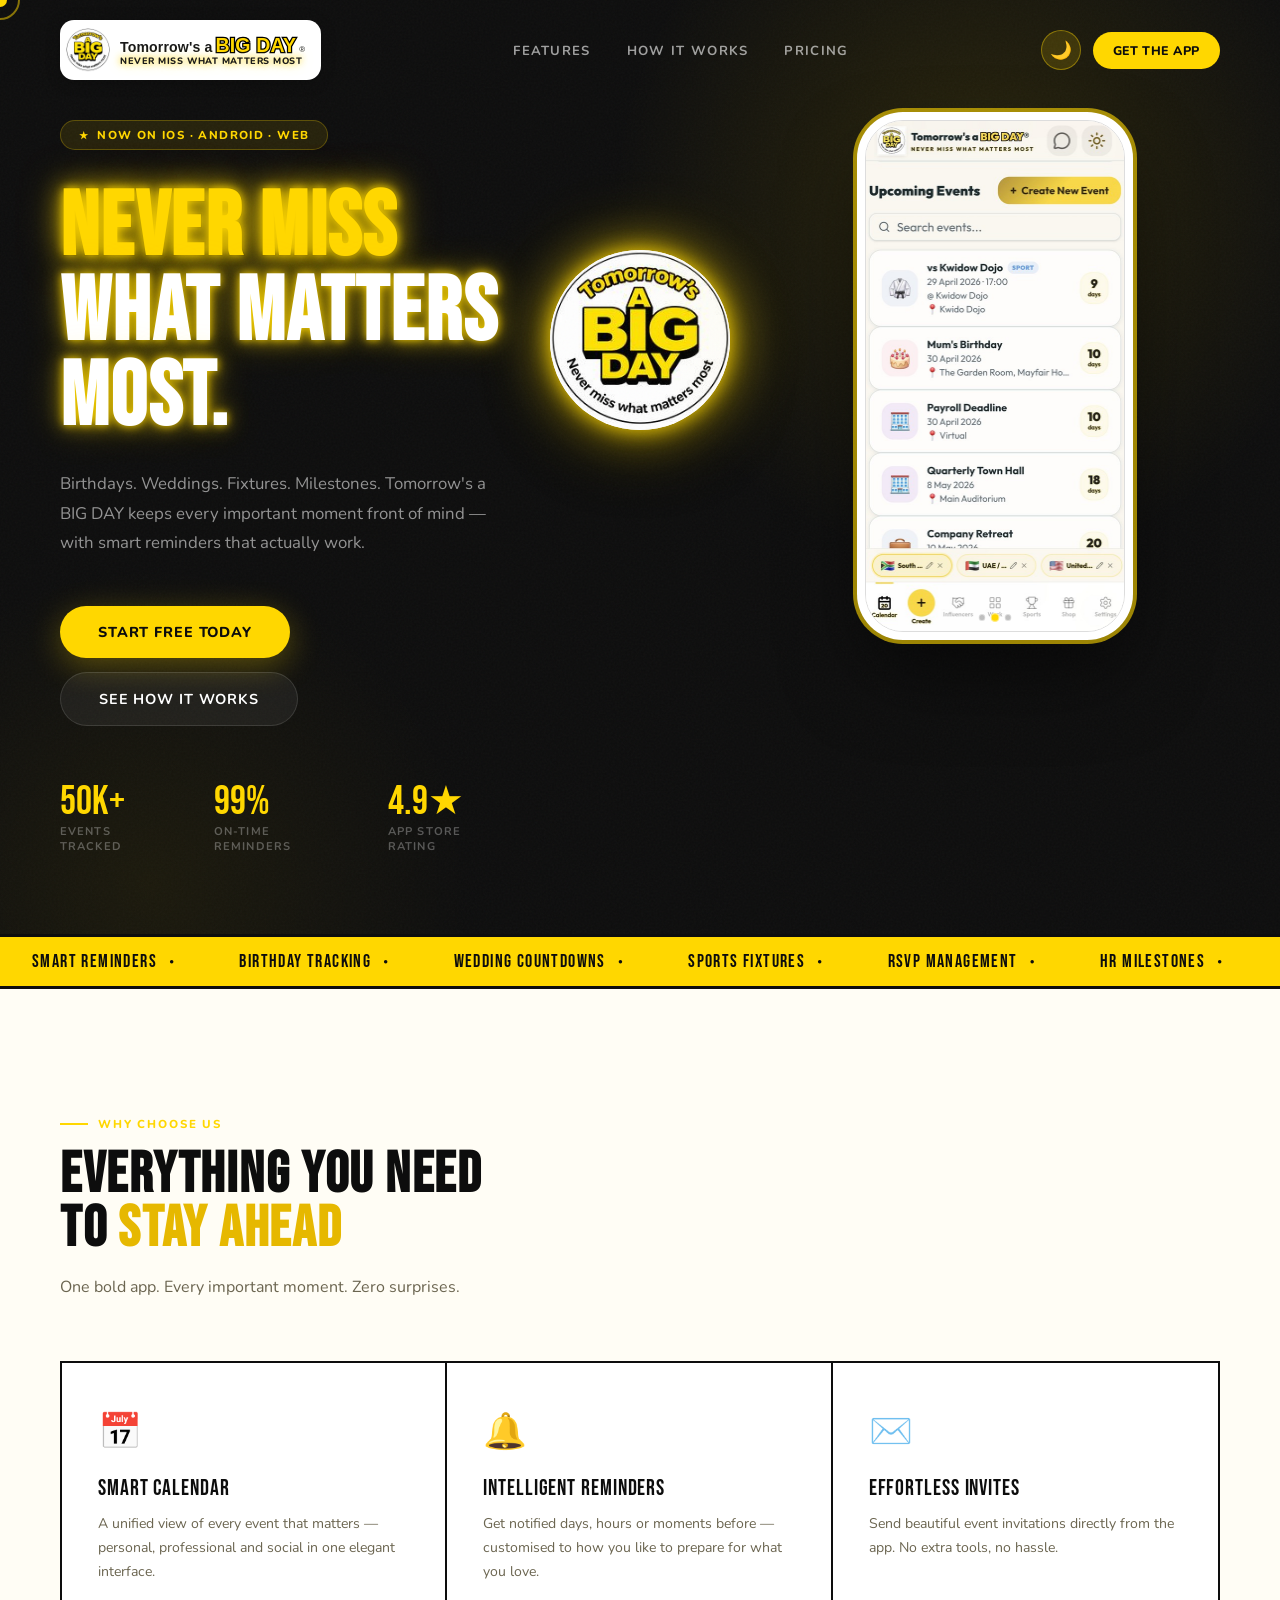
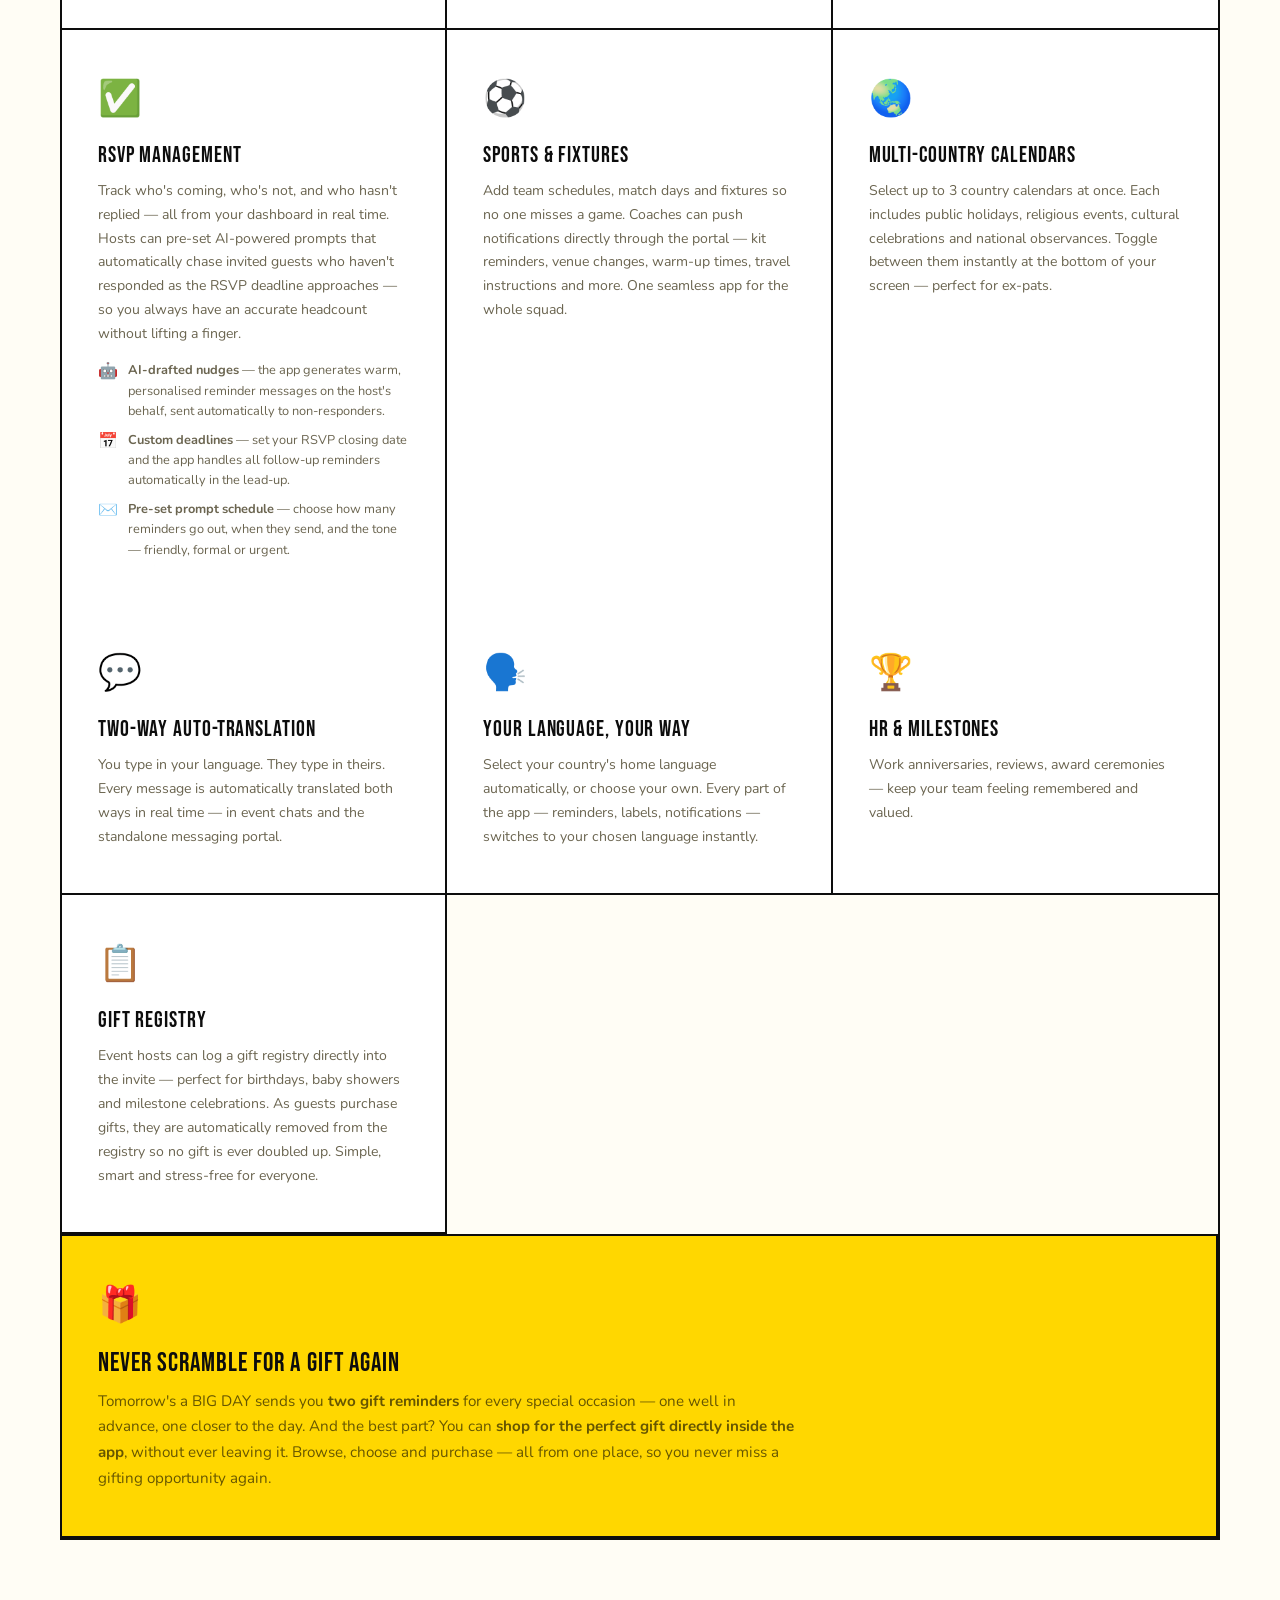
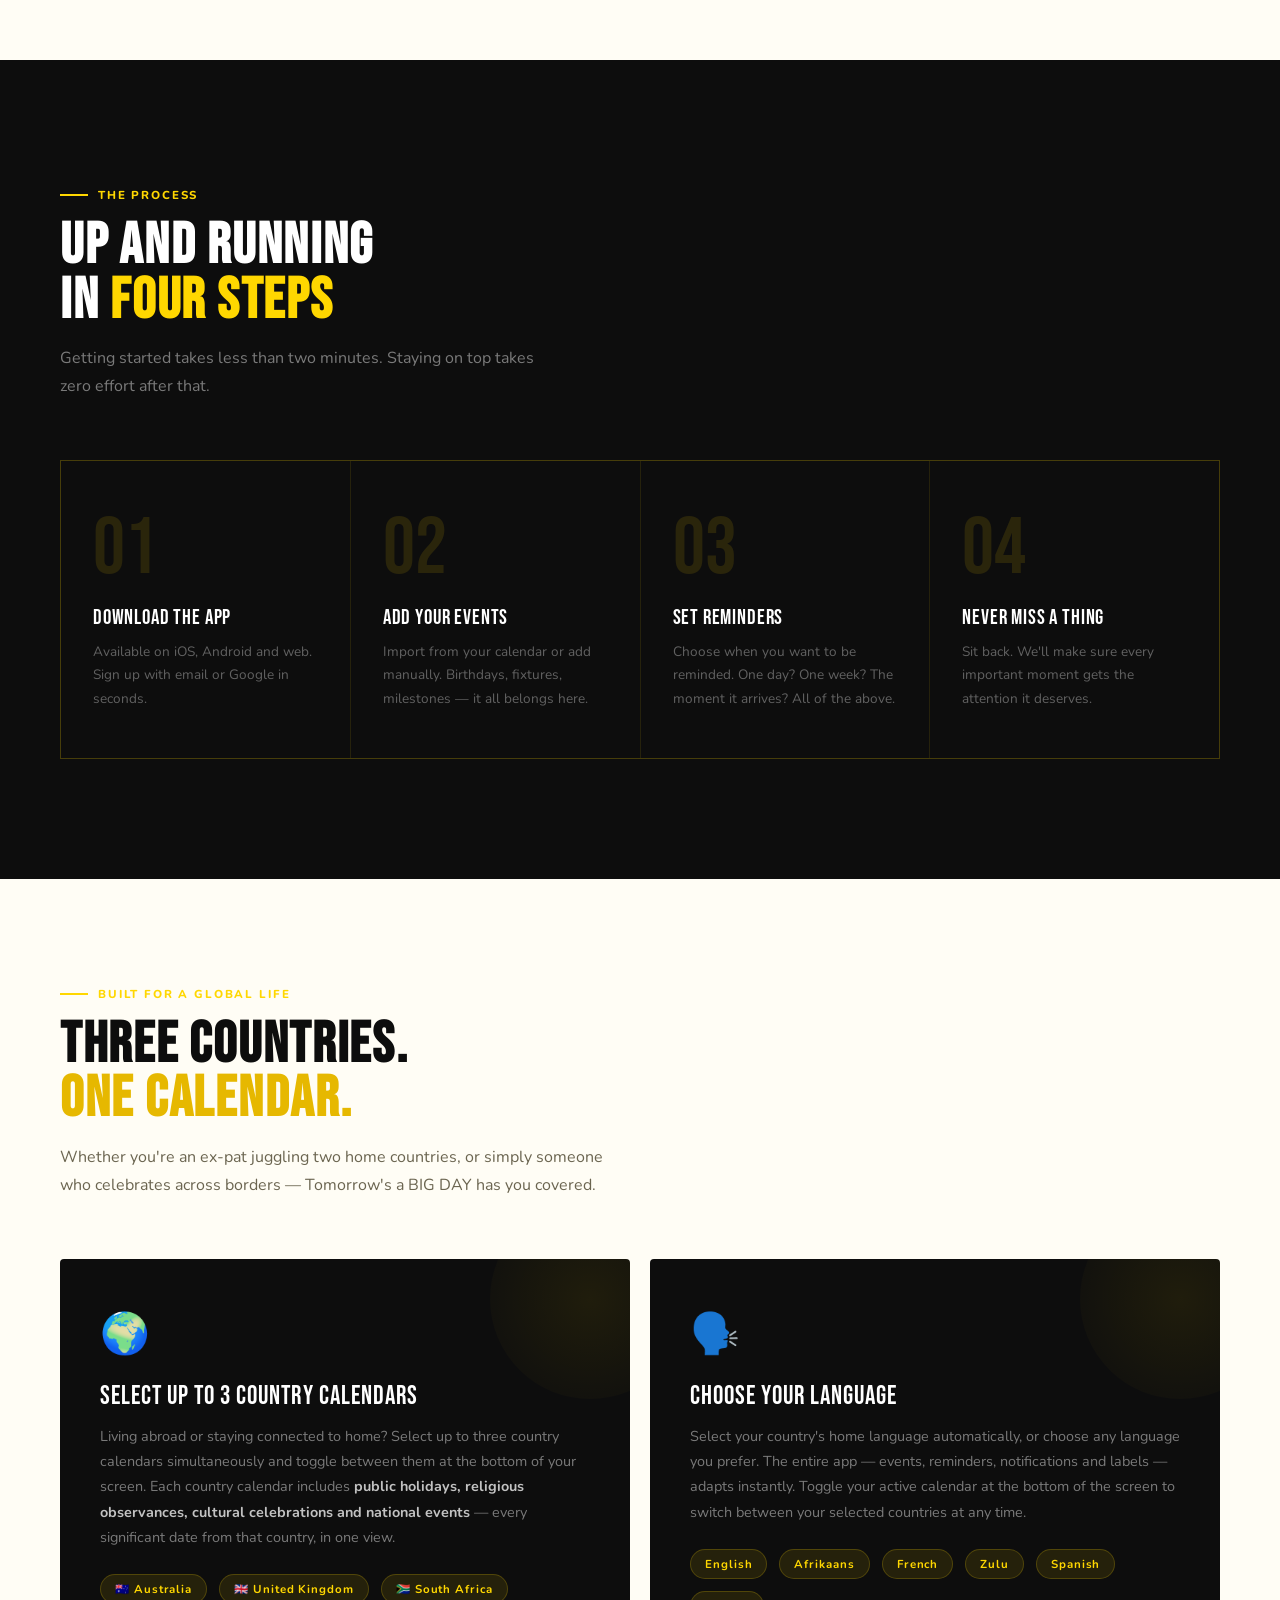
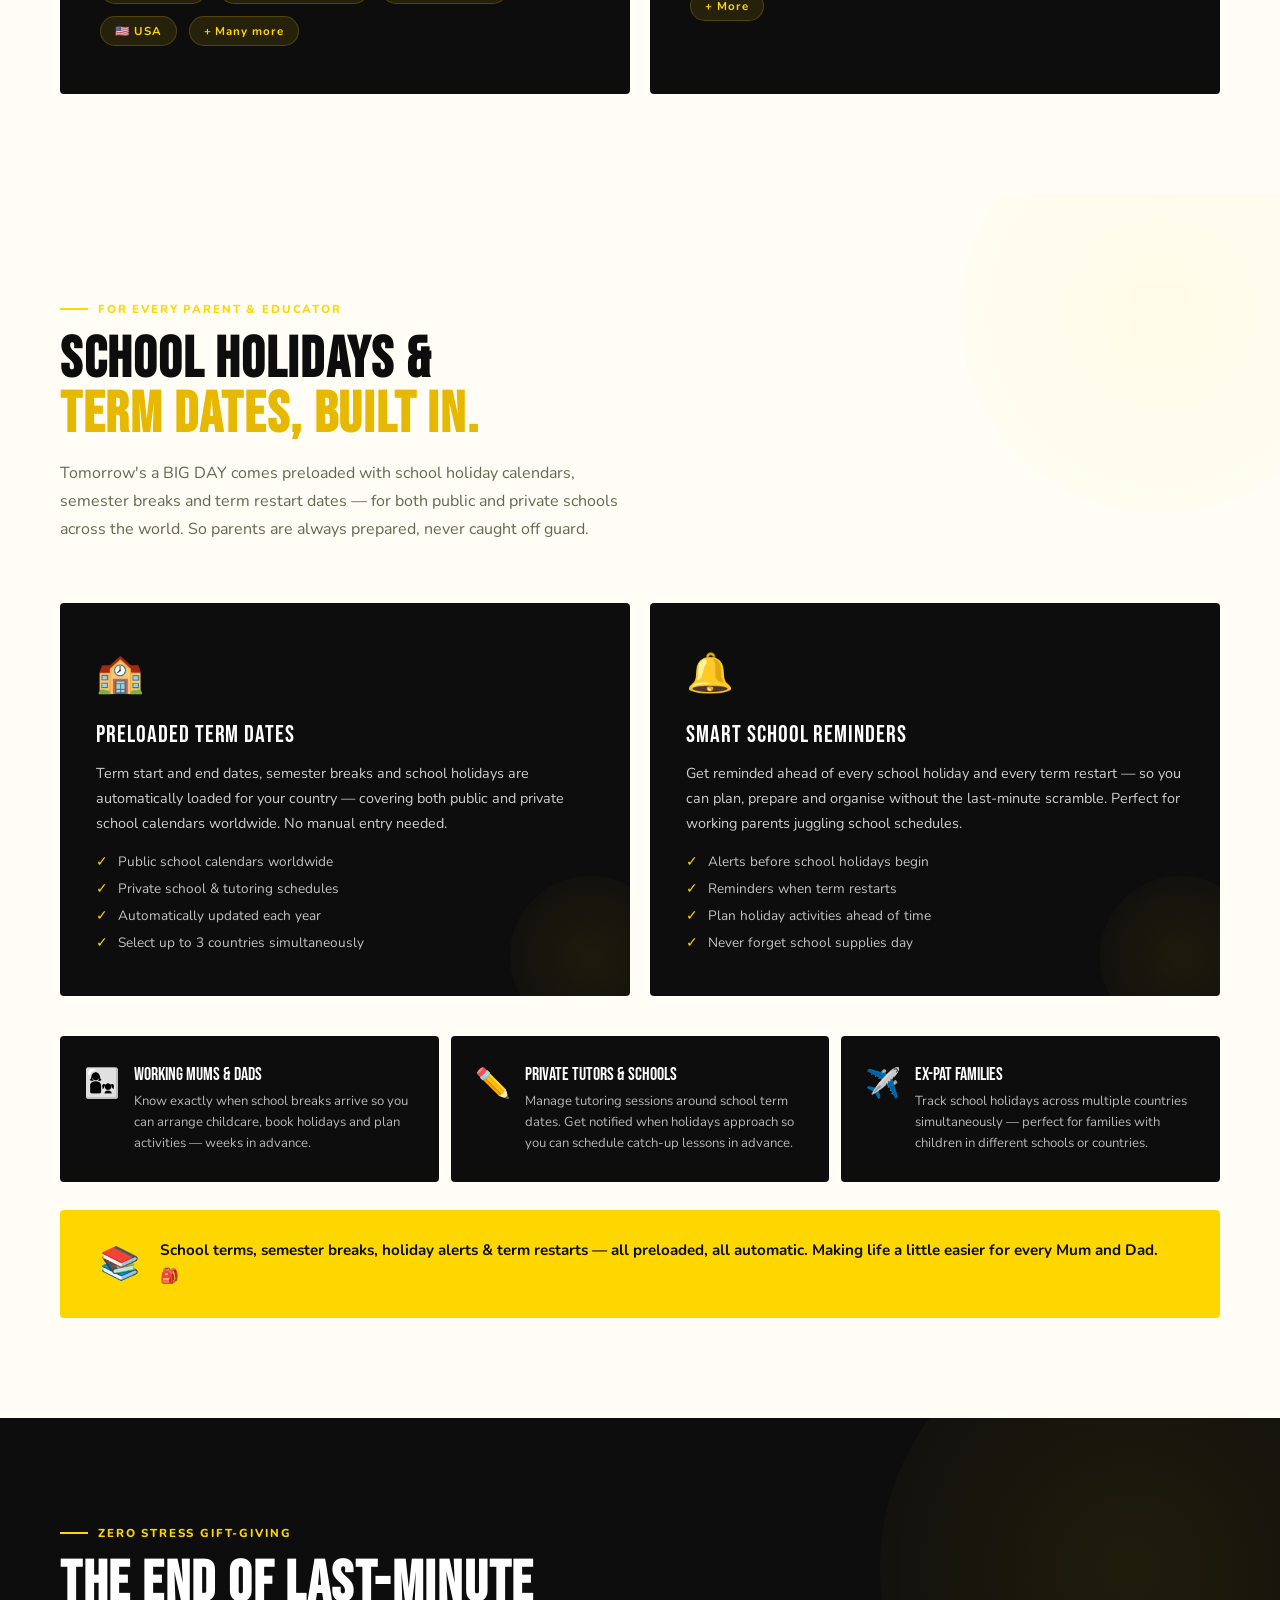
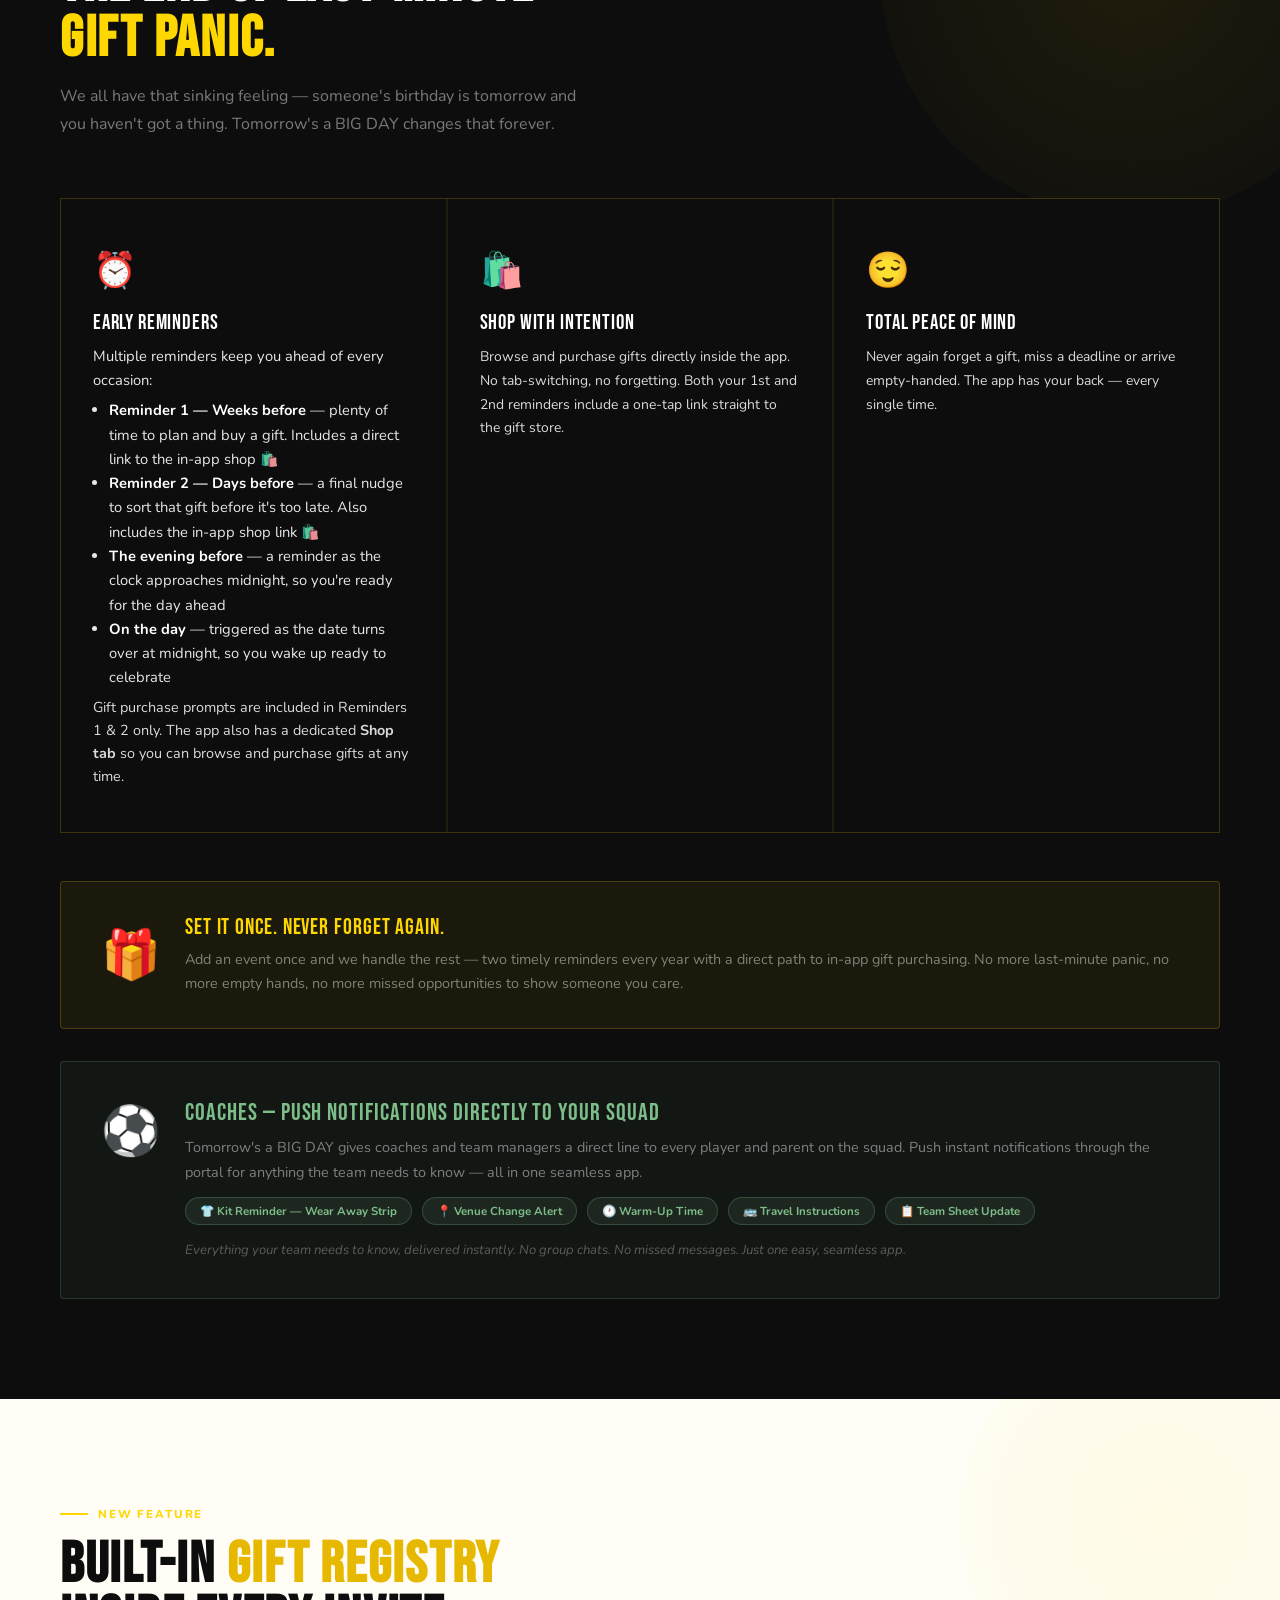
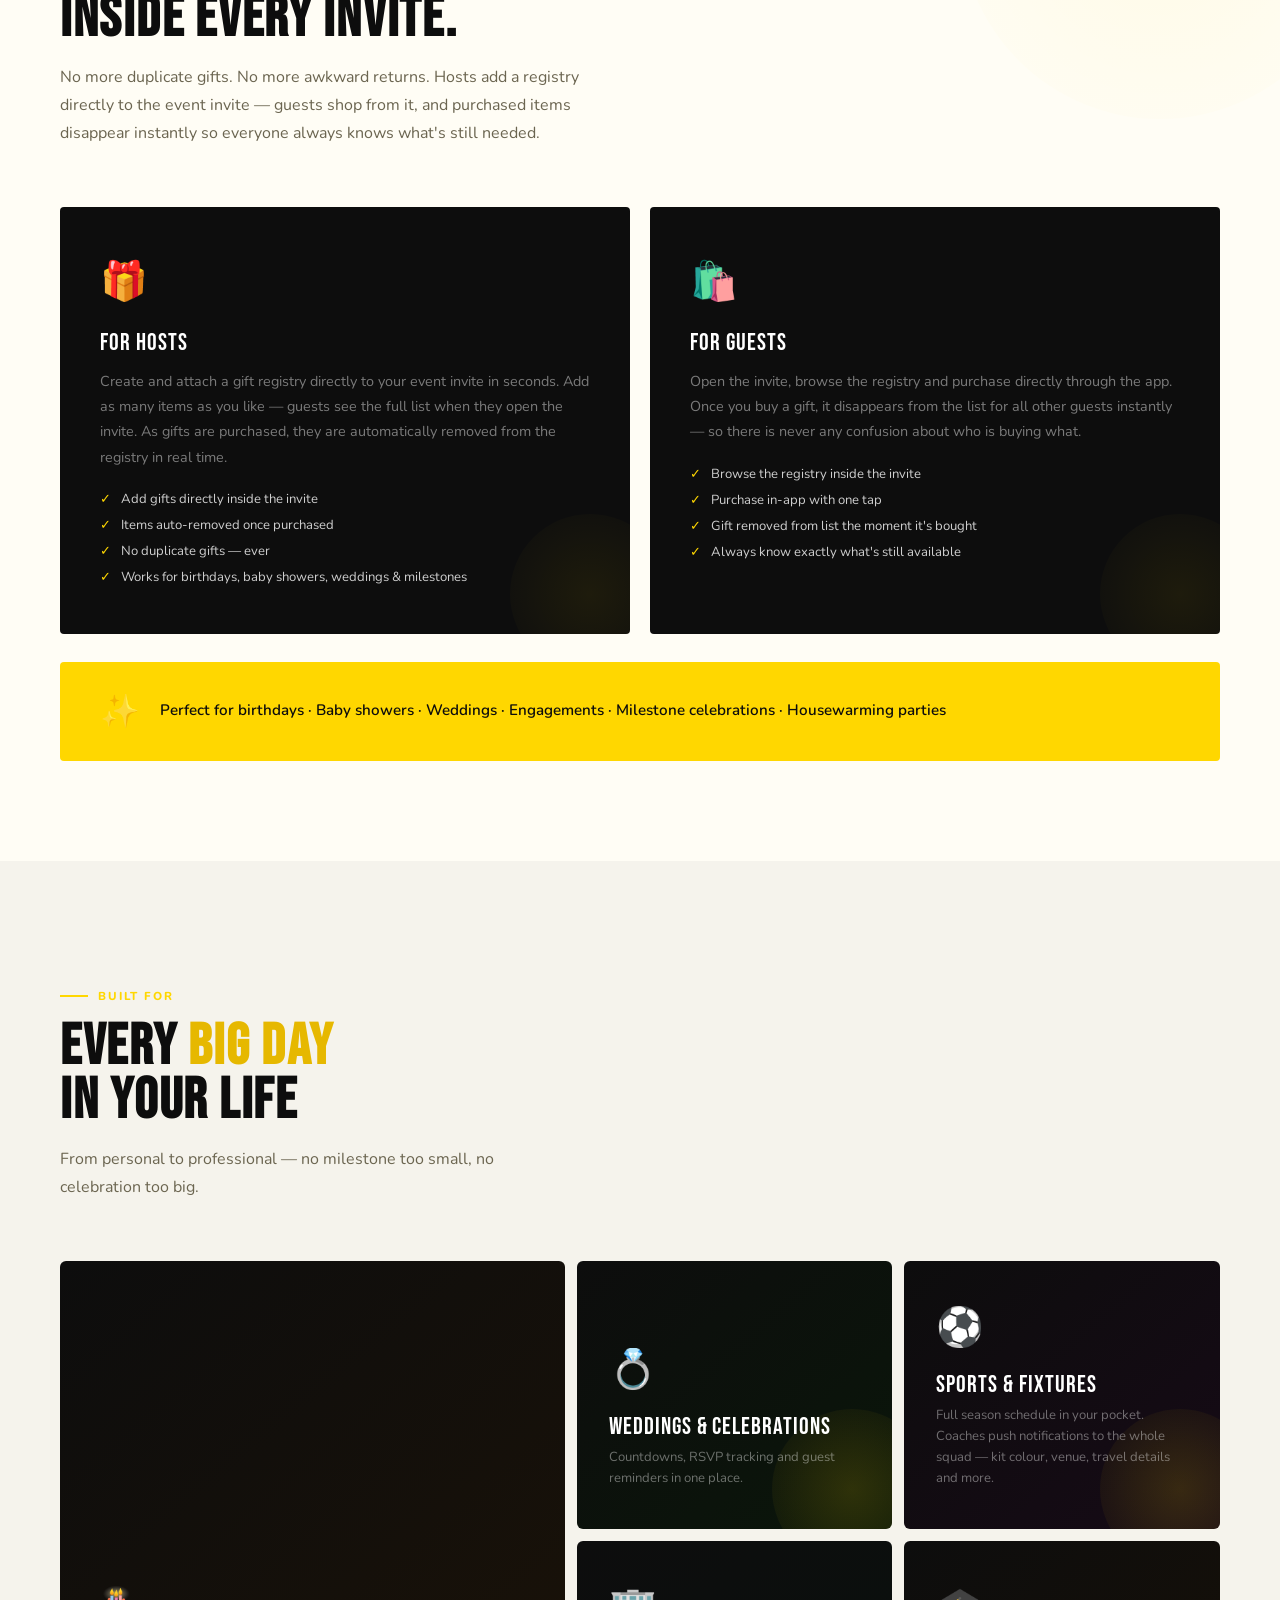
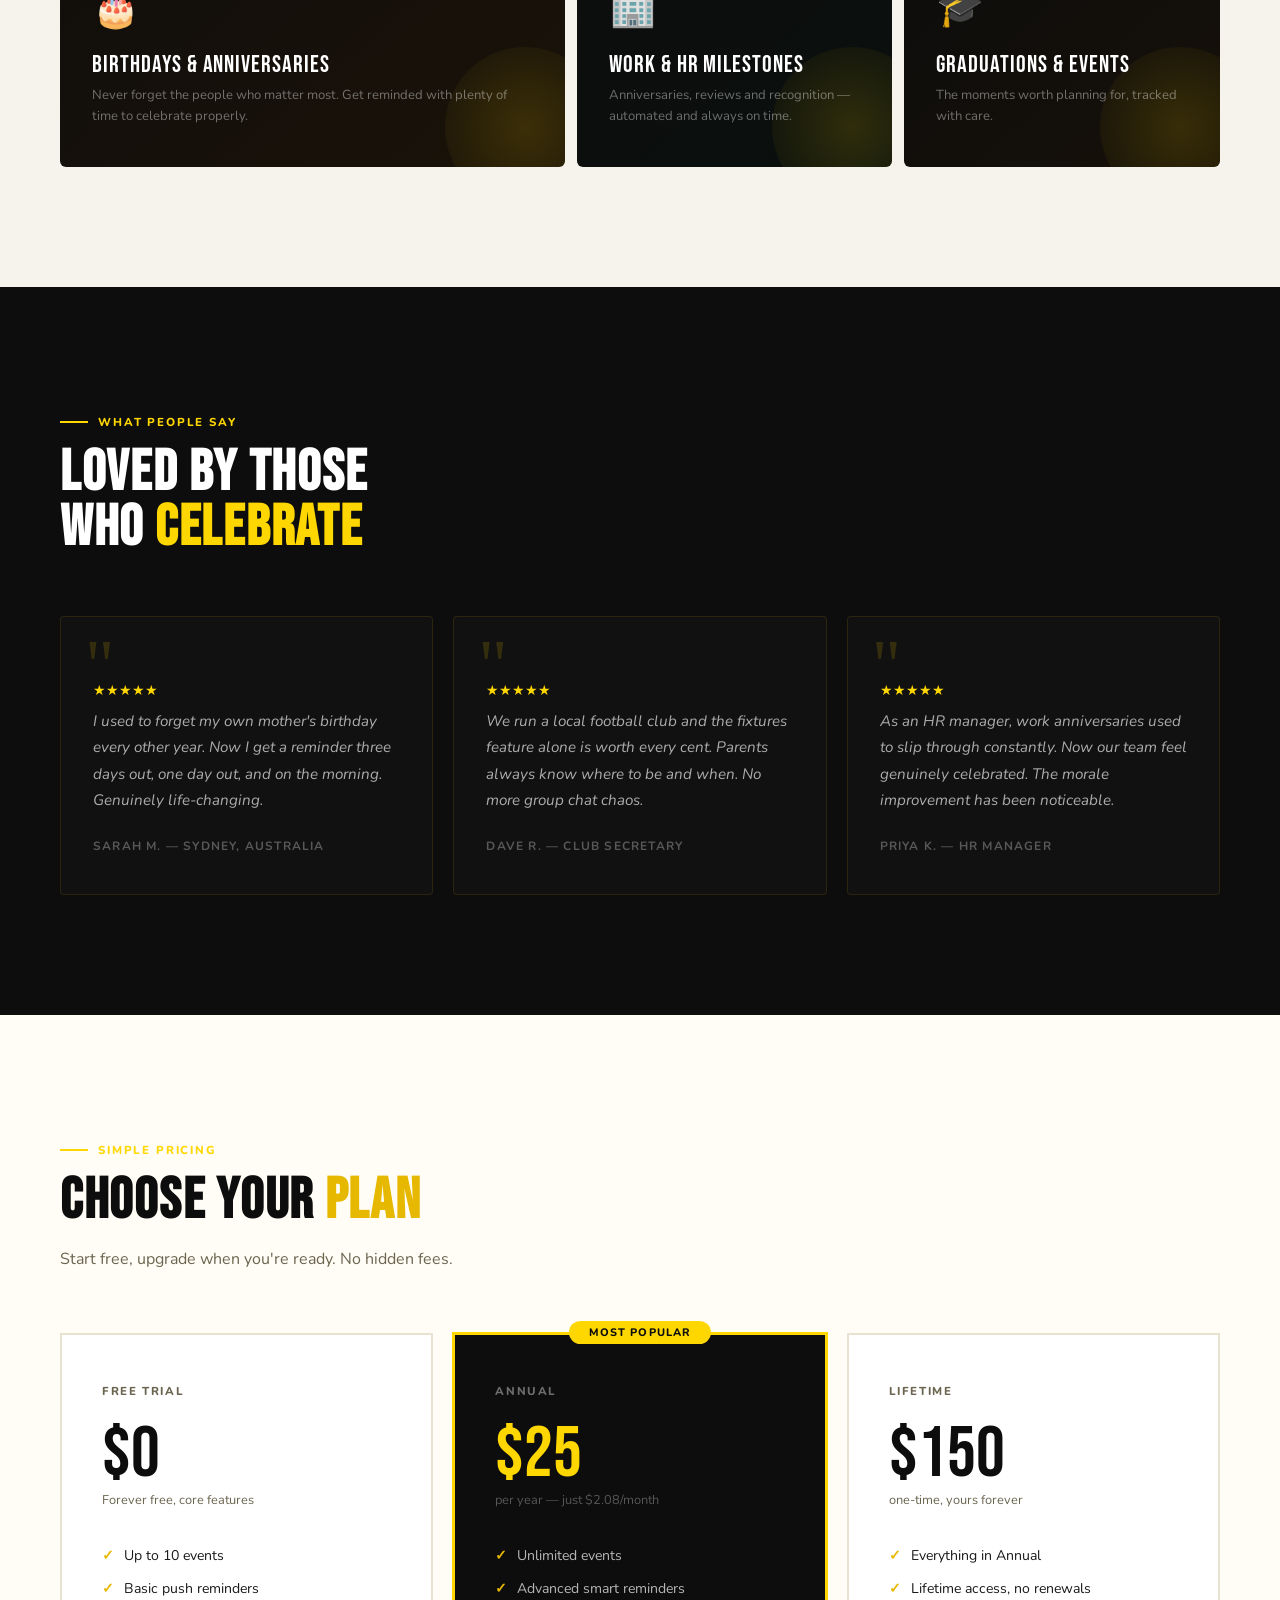
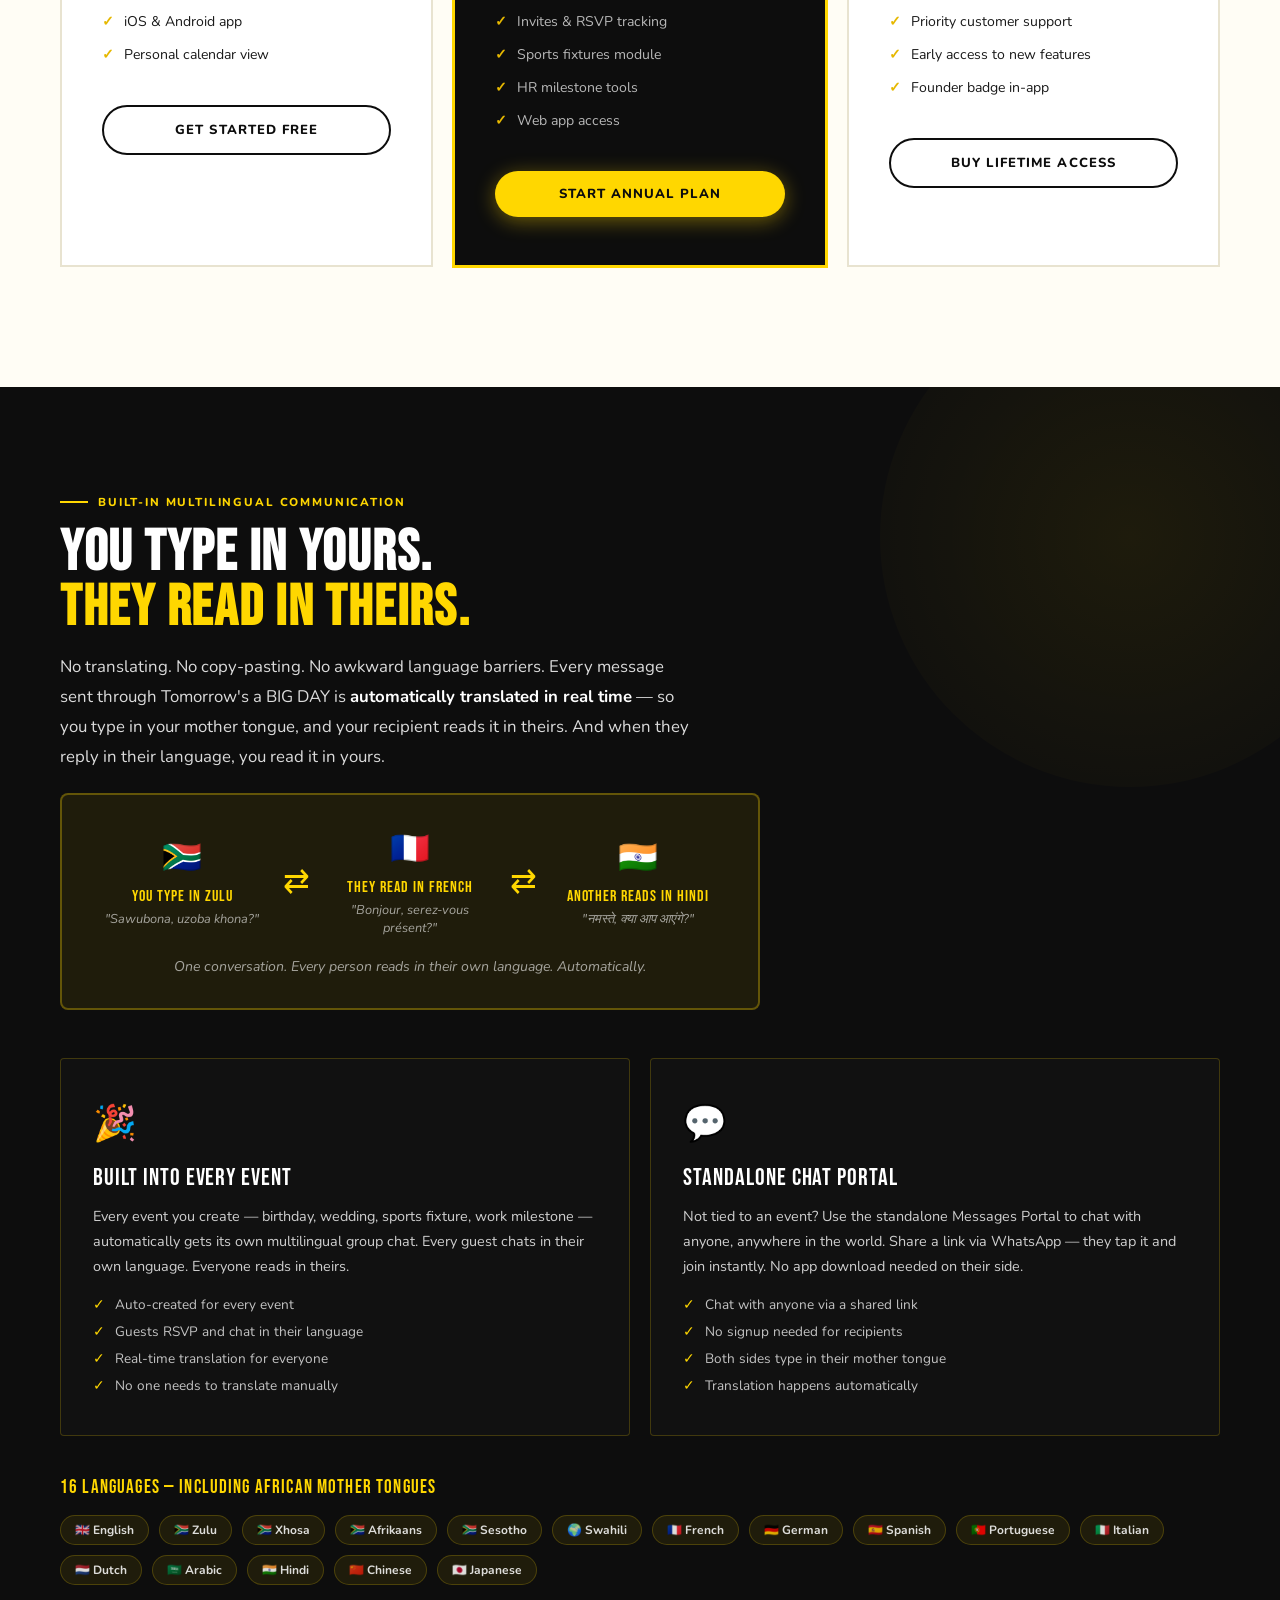
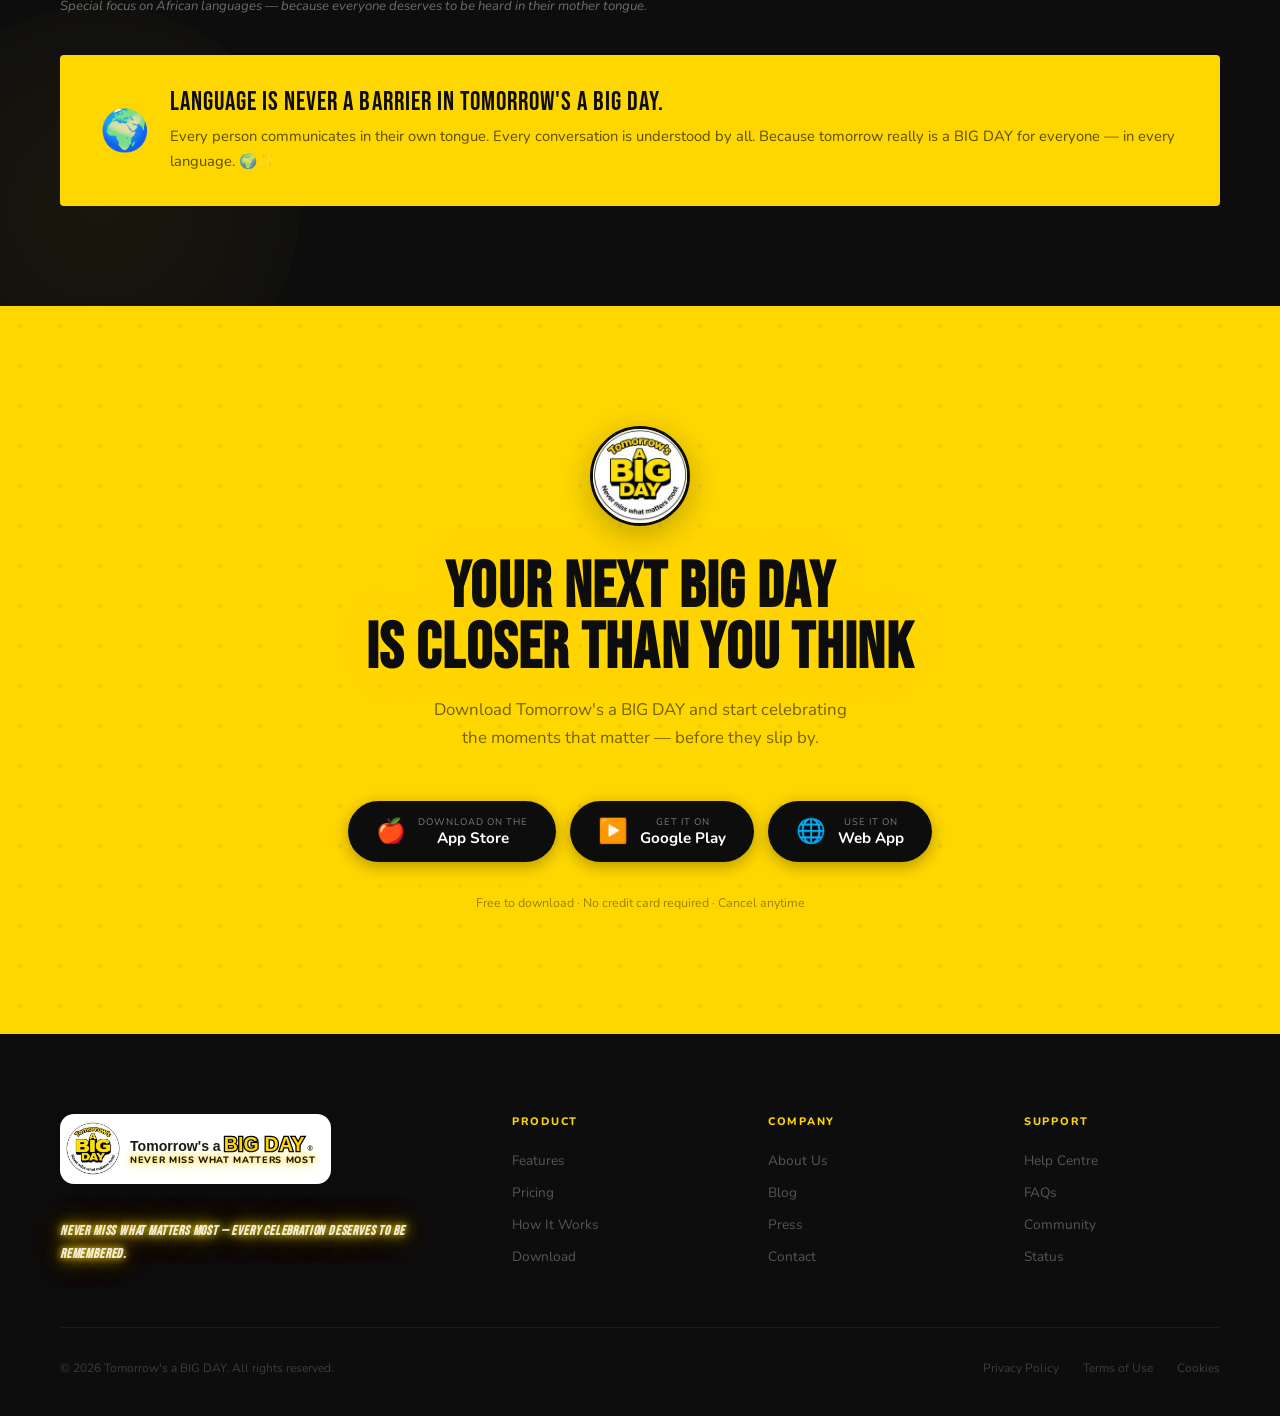
==== commit 7ad61478: "Add files via upload" ====
--- a/index(50).html
+++ b/index(50).html
@@ -48,7 +48,7 @@
   padding:12px 60px;
   box-shadow:0 2px 0 rgba(255,215,0,.2);
 }
-.nav-logo, .nav-logo:link, .nav-logo:visited { text-decoration:none !important; color:inherit !important; display:flex; align-items:center; }
+.nav-logo { text-decoration:none; display:flex; align-items:center; }
 .nav-logo img { width:44px;height:44px;border-radius:50%;object-fit:cover; }
 /* nav-logo-text replaced by nav-logo-pill */
 .nav-logo-text span { color:var(--yellow); }
@@ -76,7 +76,7 @@
   display:grid;
   grid-template-columns: 1fr auto 1fr;
   align-items:start;
-  padding:160px 60px 80px;
+  padding:120px 60px 80px;
   position:relative;overflow:hidden;
 }
 .hero-noise {
@@ -107,7 +107,7 @@
 .hero-badge::before { content:'★';font-size:.65rem; }
 
 
-.hero h1 .yellow { color:var(--yellow) !important; opacity:1 !important; }
+.hero h1 .yellow { color:var(--yellow); }
 .hero-tagline {
   font-family:'Bebas Neue',sans-serif;
   font-size:1.3rem;font-weight:700;
@@ -117,6 +117,10 @@
   border-left:4px solid var(--yellow);
   padding-left:18px;
   line-height:1.4;
+  text-shadow:
+    0 0 8px rgba(255,215,0,1),
+    0 0 18px rgba(255,215,0,.8),
+    0 0 32px rgba(255,215,0,.5);
 }
 .hero-desc {
   font-size:1.05rem;line-height:1.75;
@@ -376,8 +380,8 @@
   line-height:.95;letter-spacing:.02em;
   color:var(--black);margin-bottom:16px;
   position:relative;z-index:1;
-  text-shadow: none;
-  /* was: 0 0 12px rgba(255,215,0,.8),
+  text-shadow:
+    0 0 12px rgba(255,215,0,.8),
     0 0 28px rgba(255,215,0,.5);
 }
 .cta-sub { font-size:1.05rem;color:rgba(0,0,0,.55);max-width:440px;margin:0 auto 48px;line-height:1.7;position:relative;z-index:1; }
@@ -413,7 +417,7 @@
   font-size:1.1rem;letter-spacing:.06em;color:var(--white);
 }
 .footer-logo-text span { color:var(--yellow); }
-.footer-tagline { font-size:.88rem;color:rgba(255,255,255,.65);line-height:1.7;font-style:normal !important;font-family:'DM Sans',sans-serif; }
+.footer-tagline { font-size:.88rem;color:rgba(255,255,255,.3);line-height:1.7;font-style:italic; }
 .footer-col h4 { font-size:.68rem;font-weight:800;letter-spacing:.16em;text-transform:uppercase;color:var(--yellow);margin-bottom:20px; }
 .footer-col ul { list-style:none;display:flex;flex-direction:column;gap:10px; }
 .footer-col a { font-size:.85rem;color:rgba(255,255,255,.3);text-decoration:none;transition:color .2s; }
@@ -575,7 +579,7 @@
   .footer-top { grid-template-columns:1fr; gap:28px; padding-bottom:28px; }
   .footer-bottom { flex-direction:column; gap:14px; text-align:center; }
   .footer-legal { justify-content:center; flex-wrap:wrap; gap:14px; }
-  .footer-tagline { font-size:.82rem; font-style:normal !important; }
+  .footer-tagline { font-size:.82rem; }
 
   /* ── RSVP card inner lists ── */
   .feat-card ul { padding-left:12px; }
@@ -583,134 +587,6 @@
 
   /* ── SPORTS COACH CALLOUT ── */
   div[style*="padding:36px 40px"] { flex-direction:column !important; }
-
-  /* ── MOBILE NAV FIXES ── */
-  /* Shrink logo pill on mobile so GET THE APP fits */
-  .nav-logo-pill {
-    padding: 5px 10px 5px 5px !important;
-    border-radius: 10px !important;
-  }
-  .nav-logo img {
-    width: 36px !important;
-    height: 36px !important;
-  }
-  .nav-logo-main {
-    font-size: .72rem !important;
-    white-space: nowrap !important;
-  }
-  .nav-logo-bigday {
-    font-size: .95rem !important;
-  }
-  .nav-logo-sub {
-    font-size: .46rem !important;
-    white-space: nowrap !important;
-  }
-  .nav-cta {
-    padding: 8px 12px !important;
-    font-size: .7rem !important;
-    white-space: nowrap !important;
-  }
-  /* Theme toggle smaller on mobile */
-  #themeToggle {
-    width: 32px !important;
-    height: 32px !important;
-    font-size: .9rem !important;
-  }
-  /* Hero badge visible */
-  .hero-badge {
-    display: inline-flex !important;
-    visibility: visible !important;
-    opacity: 1 !important;
-    margin-top: 0 !important;
-    font-size: .65rem !important;
-  }
-  /* Phone moved down on mobile */
-  .hero-right { margin-top: 80px !important; padding-top: 0 !important; }
-
-  /* Remove glow on mobile hero */
-  .hero h1 .yellow { text-shadow: none !important; }
-  .h1-bottom {
-  color: #FFFFFF !important;
-  font-size: inherit;
-  font-family: inherit;
-  font-weight: inherit;
-  letter-spacing: inherit;
-  text-shadow: none !important;
-  opacity: 1 !important;
-}
-
-
-  /* ── ADDITIONAL MOBILE OVERRIDES ── */
-  .nav-logo-pill { padding: 5px 10px 5px 6px; }
-    .nav-logo-main { font-size: .85rem; }
-    .nav-logo-sub { font-size: .52rem; }
-    .nav-logo img { width: 38px !important; height: 38px !important; }
-  .nav-logo img { width:44px !important; height:44px !important; }
-    .nav-logo-bigday { font-size:1.05rem !important; }
-    .nav-logo-main { font-size:.78rem !important; }
-    .nav-logo-sub { font-size:.5rem !important; }
-    .nav-logo-pill { padding:6px 12px 6px 5px !important; }
-    .nav-cta { padding:8px 14px !important; font-size:.72rem !important; }
-  nav {
-      display: flex !important;
-      align-items: center !important;
-      justify-content: space-between !important;
-      padding: 10px 14px !important;
-      gap: 8px !important;
-    }
-    .nav-logo-pill {
-      padding: 4px 8px 4px 4px !important;
-      border-radius: 8px !important;
-      gap: 6px !important;
-      flex-shrink: 1 !important;
-      min-width: 0 !important;
-    }
-    .nav-logo img {
-      width: 34px !important;
-      height: 34px !important;
-      flex-shrink: 0 !important;
-    }
-    .nav-logo-main {
-      font-size: .68rem !important;
-      white-space: nowrap !important;
-      gap: 2px !important;
-    }
-    .nav-logo-bigday {
-      font-size: .88rem !important;
-    }
-    .nav-logo-sub {
-      font-size: .42rem !important;
-      white-space: nowrap !important;
-      letter-spacing: .04em !important;
-    }
-    .nav-logo-reg { font-size: .38rem !important; }
-    /* Theme toggle */
-    #themeToggle {
-      width: 30px !important;
-      height: 30px !important;
-      font-size: .85rem !important;
-      flex-shrink: 0 !important;
-    }
-    /* GET THE APP */
-    .nav-cta {
-      padding: 8px 12px !important;
-      font-size: .68rem !important;
-      letter-spacing: .02em !important;
-      white-space: nowrap !important;
-      flex-shrink: 0 !important;
-    }
-    /* Hero badge */
-    .hero-badge {
-      display: inline-flex !important;
-      opacity: 1 !important;
-      visibility: visible !important;
-      font-size: .62rem !important;
-      margin-bottom: 16px !important;
-    }
-    /* Hero left content */
-    .hero-left { padding-top: 50px !important; }
-    /* Phone on mobile */
-    .hero-right { margin-top: 32px !important; }
 }
 
 @media(max-width:480px){
@@ -824,7 +700,6 @@
   justify-content:center;
   z-index:1;
   grid-column:3;
-  padding-top:100px;
 }
 .hero-phone-float {
   animation:phoneFloat 5s ease-in-out infinite;
@@ -1128,13 +1003,11 @@
   display: flex;
   align-items: center;
   gap: 10px;
-  background: #FFFFFF !important;
+  background: #FFFFFF;
   border-radius: 14px;
   padding: 8px 16px 8px 6px;
   box-shadow: 0 2px 16px rgba(0,0,0,.2);
   border: none;
-  color: #1A1A1A !important;
-  text-decoration: none !important;
 }
 .nav-logo-text-wrap {
   display: flex;
@@ -1146,14 +1019,13 @@
   font-family: Arial, sans-serif;
   font-size: .88rem;
   font-weight: 800;
-  color: #1A1A1A !important;
+  color: #1A1A1A;
   letter-spacing: .01em;
   line-height: 1.15;
   display: flex;
   align-items: baseline;
   gap: 3px;
   white-space: nowrap;
-  text-decoration: none !important;
 }
 .nav-logo-bigday {
   font-family: Arial Black, Arial, sans-serif;
@@ -1203,7 +1075,12 @@
   .nav-logo-reg { color: #1A1A1A !important; }
 }
 
-
+@media(max-width:900px) {
+  .nav-logo-pill { padding: 5px 10px 5px 6px; }
+  .nav-logo-main { font-size: .85rem; }
+  .nav-logo-sub { font-size: .52rem; }
+  .nav-logo img { width: 38px !important; height: 38px !important; }
+}
 
 /* ═══════════════════════════════════════
    TAGLINE GLOW STYLE — consistent everywhere
@@ -1211,10 +1088,16 @@
    Light mode: black text + yellow glow
    ═══════════════════════════════════════ */
 .tagline-glow {
-  font-style: normal;
-  font-weight: 600;
-  color: rgba(255,255,255,.7);
-  text-shadow: none;
+  font-family: 'Bebas Neue', sans-serif;
+  font-size: clamp(1.1rem, 2.5vw, 1.5rem);
+  letter-spacing: .14em;
+  text-transform: uppercase;
+  color: #FFFFFF;
+  text-shadow:
+    0 0 8px rgba(255,215,0,1),
+    0 0 18px rgba(255,215,0,.8),
+    0 0 32px rgba(255,215,0,.5);
+  font-weight: 400;
 }
 @media (prefers-color-scheme: light) {
   .tagline-glow {
@@ -1261,17 +1144,23 @@
 }
 
 /* Footer tagline glow */
-
+.footer-tagline {
+  font-size: .88rem;
+  line-height: 1.7;
+  font-style: italic;
+  color: rgba(255,255,255,.85) !important;
+  text-shadow:
+    0 0 8px rgba(255,215,0,.7),
+    0 0 16px rgba(255,215,0,.4);
+}
 
 /* H1 bottom line — same glow as Never miss */
 .h1-bottom {
-  color: #FFFFFF !important;
+  color: #FFFFFF;
   font-size: inherit;
   font-family: inherit;
   font-weight: inherit;
   letter-spacing: inherit;
-  text-shadow: none !important;
-  opacity: 1 !important;
 }
 /* Footer logo pill — matches nav pill */
 .footer-logo-pill {
@@ -1342,18 +1231,29 @@
   text-stroke: 2px #000000 !important;
   paint-order: stroke fill !important;
 }
-.hero h1 .h1-bottom {
-  color: #FFFFFF !important;
-  font-size: inherit;
-  font-family: inherit;
-  font-weight: inherit;
-  letter-spacing: inherit;
-  text-shadow: none !important;
-  opacity: 1 !important;
+.hero h1 .h1-bottom,
+.hero h1 br + * {
+  color: #FFFFFF;
+  text-shadow:
+    0 0 8px rgba(255,215,0,.9),
+    0 0 20px rgba(255,215,0,.6),
+    0 0 40px rgba(255,215,0,.3);
 }
 
 /* ── NEVER MISS WHAT MATTERS MOST — consistent glow style ── */
-.tagline-glow { color: #FFFFFF; }
+.tagline-glow {
+  font-family: 'Bebas Neue', sans-serif;
+  font-weight: 900;
+  letter-spacing: .08em;
+  text-transform: uppercase;
+  color: #FFFFFF;
+  text-shadow:
+    0 0 6px rgba(255,215,0,1),
+    0 0 16px rgba(255,215,0,.85),
+    0 0 32px rgba(255,215,0,.5),
+    -1px -1px 0 rgba(0,0,0,.5),
+     1px  1px 0 rgba(0,0,0,.5);
+}
 /* On light backgrounds */
 .tagline-glow-light {
   color: #1A1A1A;
@@ -1395,33 +1295,104 @@
 body.light-mode .nav-links a { color: #333 !important; }
 body.light-mode .nav-links a:hover { color: var(--yellow) !important; }
 
-
-
-/* ══ DEFINITIVE MOBILE NAV FIX ══ */
-
-
-/* Force nav logo pill to never show blue link styles */
-.nav-logo-pill, .nav-logo-pill * {
-  text-decoration: none !important;
-}
-.nav-logo-pill .nav-logo-main,
-.nav-logo-pill .nav-logo-sub,
-.nav-logo-pill .nav-logo-reg {
-  color: #1A1A1A !important;
-}
-.nav-logo-pill .nav-logo-bigday {
-  color: #FFD700 !important;
-}
-/* Footer pill same */
-.footer-logo-pill, .footer-logo-pill * {
-  text-decoration: none !important;
-}
-.footer-logo-pill .footer-logo-main,
-.footer-logo-pill .footer-logo-sub {
-  color: #1A1A1A !important;
-}
-.footer-logo-pill .footer-logo-yellow {
-  color: #FFD700 !important;
+@media(max-width:900px) {
+  .nav-logo img { width:44px !important; height:44px !important; }
+  .nav-logo-bigday { font-size:1.05rem !important; }
+  .nav-logo-main { font-size:.78rem !important; }
+  .nav-logo-sub { font-size:.5rem !important; }
+  .nav-logo-pill { padding:6px 12px 6px 5px !important; }
+  .nav-cta { padding:8px 14px !important; font-size:.72rem !important; }
+}
+
+/* ════════════════════════════════════════
+   MOBILE NAV FIX — added cleanly
+   ════════════════════════════════════════ */
+@media(max-width:900px) {
+
+  /* Nav: single row, everything fits */
+  nav {
+    padding: 8px 12px !important;
+    display: flex !important;
+    align-items: center !important;
+    justify-content: space-between !important;
+    gap: 8px !important;
+    background: rgba(13,13,13,.97) !important;
+  }
+
+  /* Hide nav links and theme toggle to save space */
+  .nav-links { display: none !important; }
+  #themeToggle { display: none !important; }
+
+  /* Compact logo pill */
+  .nav-logo-pill {
+    padding: 4px 8px 4px 4px !important;
+    border-radius: 10px !important;
+    gap: 5px !important;
+    background: #FFFFFF !important;
+  }
+  .nav-logo img {
+    width: 36px !important;
+    height: 36px !important;
+    flex-shrink: 0 !important;
+  }
+  .nav-logo-main {
+    font-size: .72rem !important;
+    white-space: nowrap !important;
+    color: #1A1A1A !important;
+  }
+  .nav-logo-bigday {
+    font-size: .95rem !important;
+    color: #FFD700 !important;
+    -webkit-text-stroke: 2px #000 !important;
+  }
+  .nav-logo-sub {
+    font-size: .45rem !important;
+    white-space: nowrap !important;
+    color: #1A1A1A !important;
+  }
+  .nav-logo, .nav-logo:visited {
+    text-decoration: none !important;
+    color: inherit !important;
+  }
+
+  /* GET THE APP button - compact, never wraps */
+  .nav-cta {
+    padding: 8px 14px !important;
+    font-size: .68rem !important;
+    white-space: nowrap !important;
+    flex-shrink: 0 !important;
+    border-radius: 100px !important;
+  }
+
+  /* Hero - stack vertically, badge always visible */
+  .hero {
+    display: flex !important;
+    flex-direction: column !important;
+    align-items: center !important;
+    text-align: center !important;
+    padding: 90px 20px 60px !important;
+  }
+  .hero-badge {
+    display: inline-flex !important;
+    opacity: 1 !important;
+    visibility: visible !important;
+    margin-bottom: 20px !important;
+  }
+  .hero-left {
+    max-width: 100% !important;
+    width: 100% !important;
+    align-items: center !important;
+    display: flex !important;
+    flex-direction: column !important;
+  }
+  .hero-right {
+    margin-top: 40px !important;
+    padding-top: 0 !important;
+    display: flex !important;
+    justify-content: center !important;
+  }
+  .hero-logo-centre { display: none !important; }
+
 }
 </style>
 </head>
@@ -1984,7 +1955,7 @@
           </div>
         </div>
       </a>
-      <p class="footer-tagline" style="font-size:.92rem;font-weight:800;letter-spacing:.04em;font-style:normal;color:#FFD700;">Never miss what matters most — Every celebration deserves to be remembered.</p>
+      <p class="footer-tagline tagline-glow" style="font-size:.85rem;font-weight:700;letter-spacing:.06em;text-transform:uppercase;">Never miss what matters most — Every celebration deserves to be remembered.</p>
     </div>
     <div class="footer-col"><h4>Product</h4><ul><li><a href="#features">Features</a></li><li><a href="#pricing">Pricing</a></li><li><a href="#how">How It Works</a></li><li><a href="#cta">Download</a></li></ul></div>
     <div class="footer-col"><h4>Company</h4><ul><li><a href="#">About Us</a></li><li><a href="#">Blog</a></li><li><a href="#">Press</a></li><li><a href="#">Contact</a></li></ul></div>
